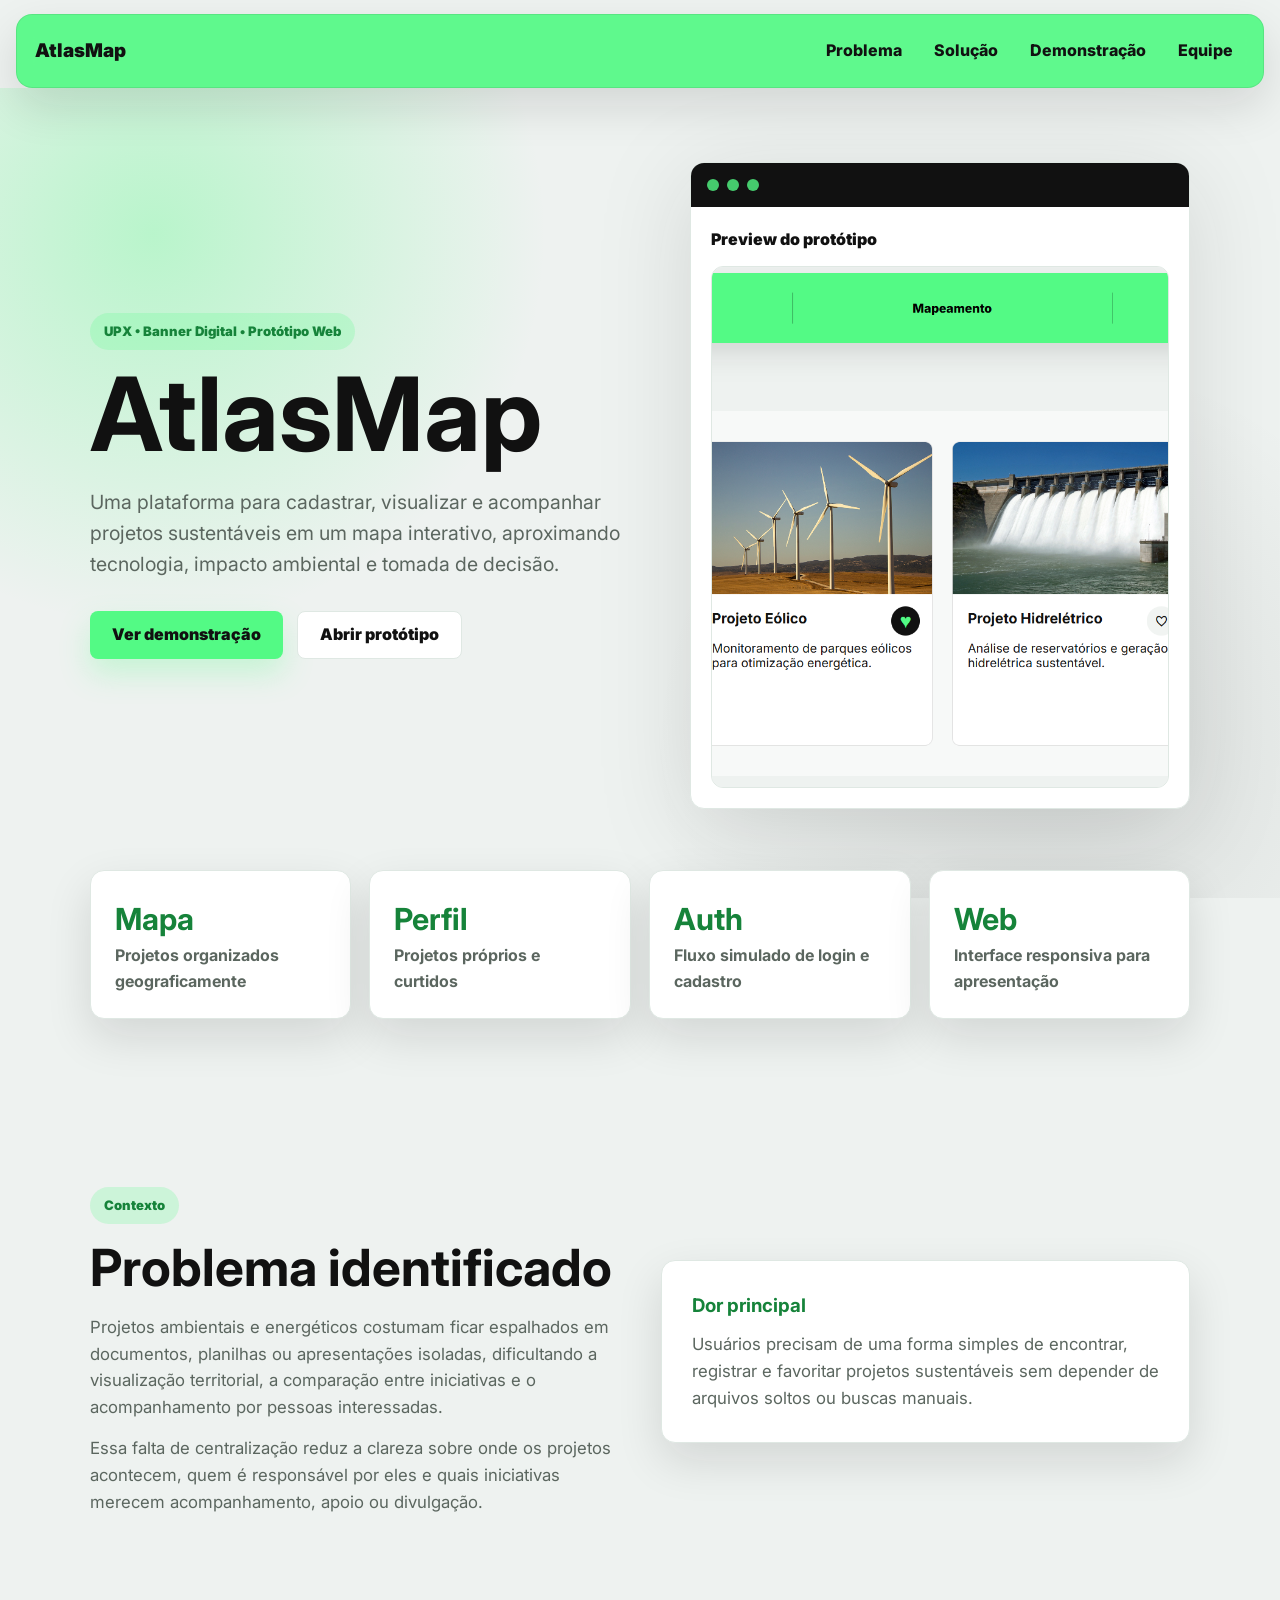
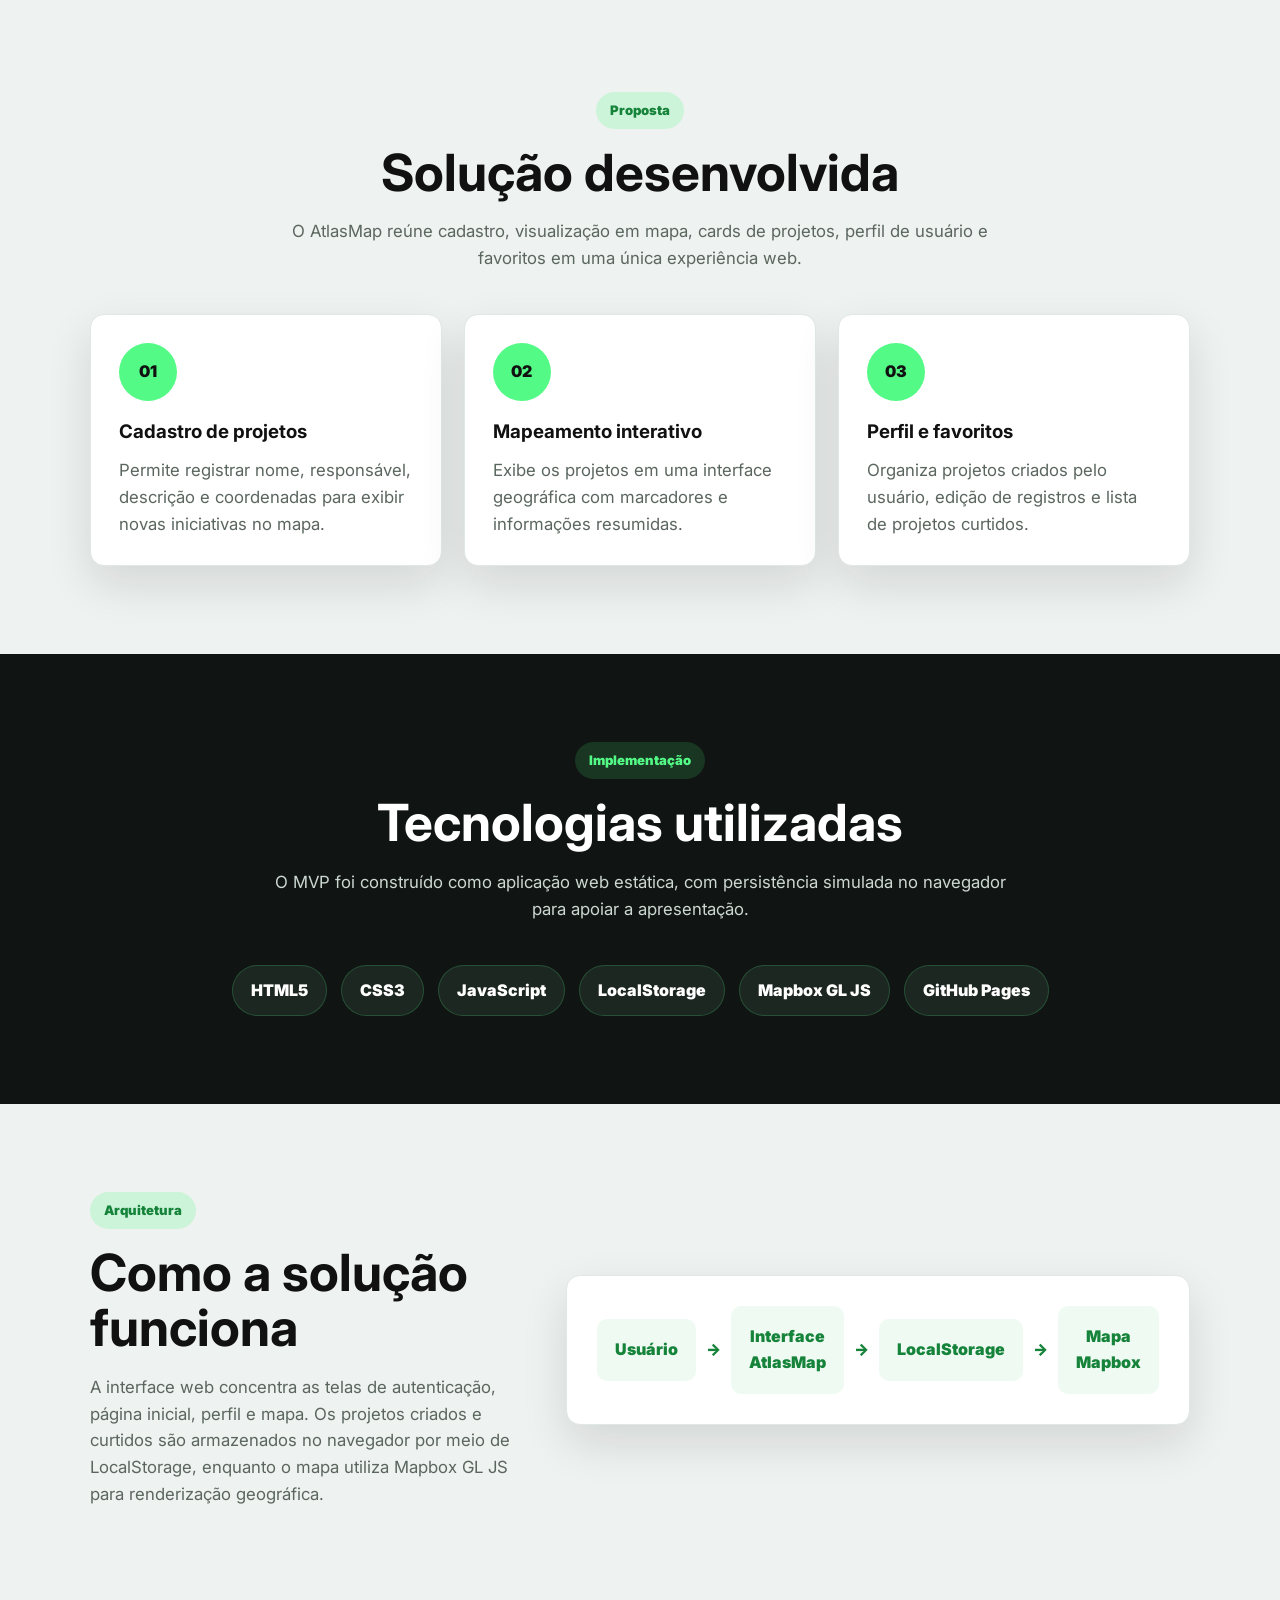
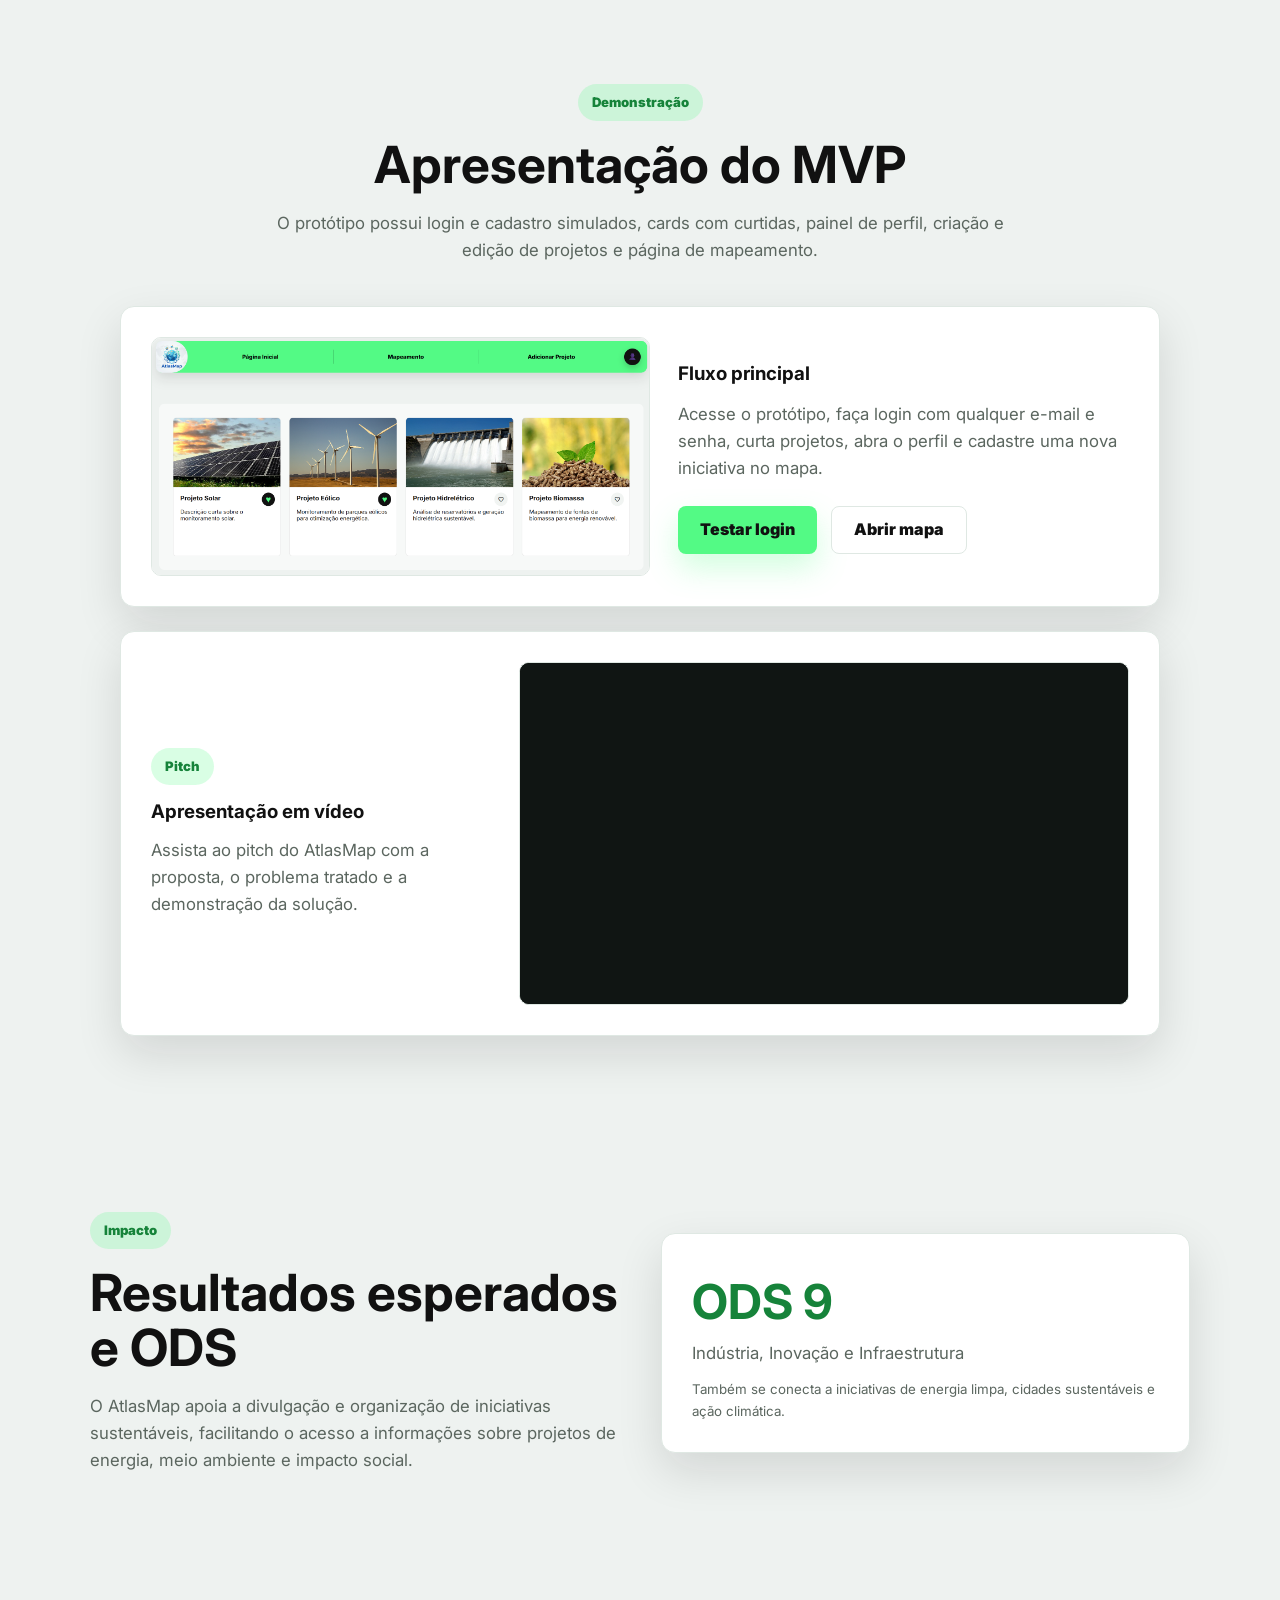
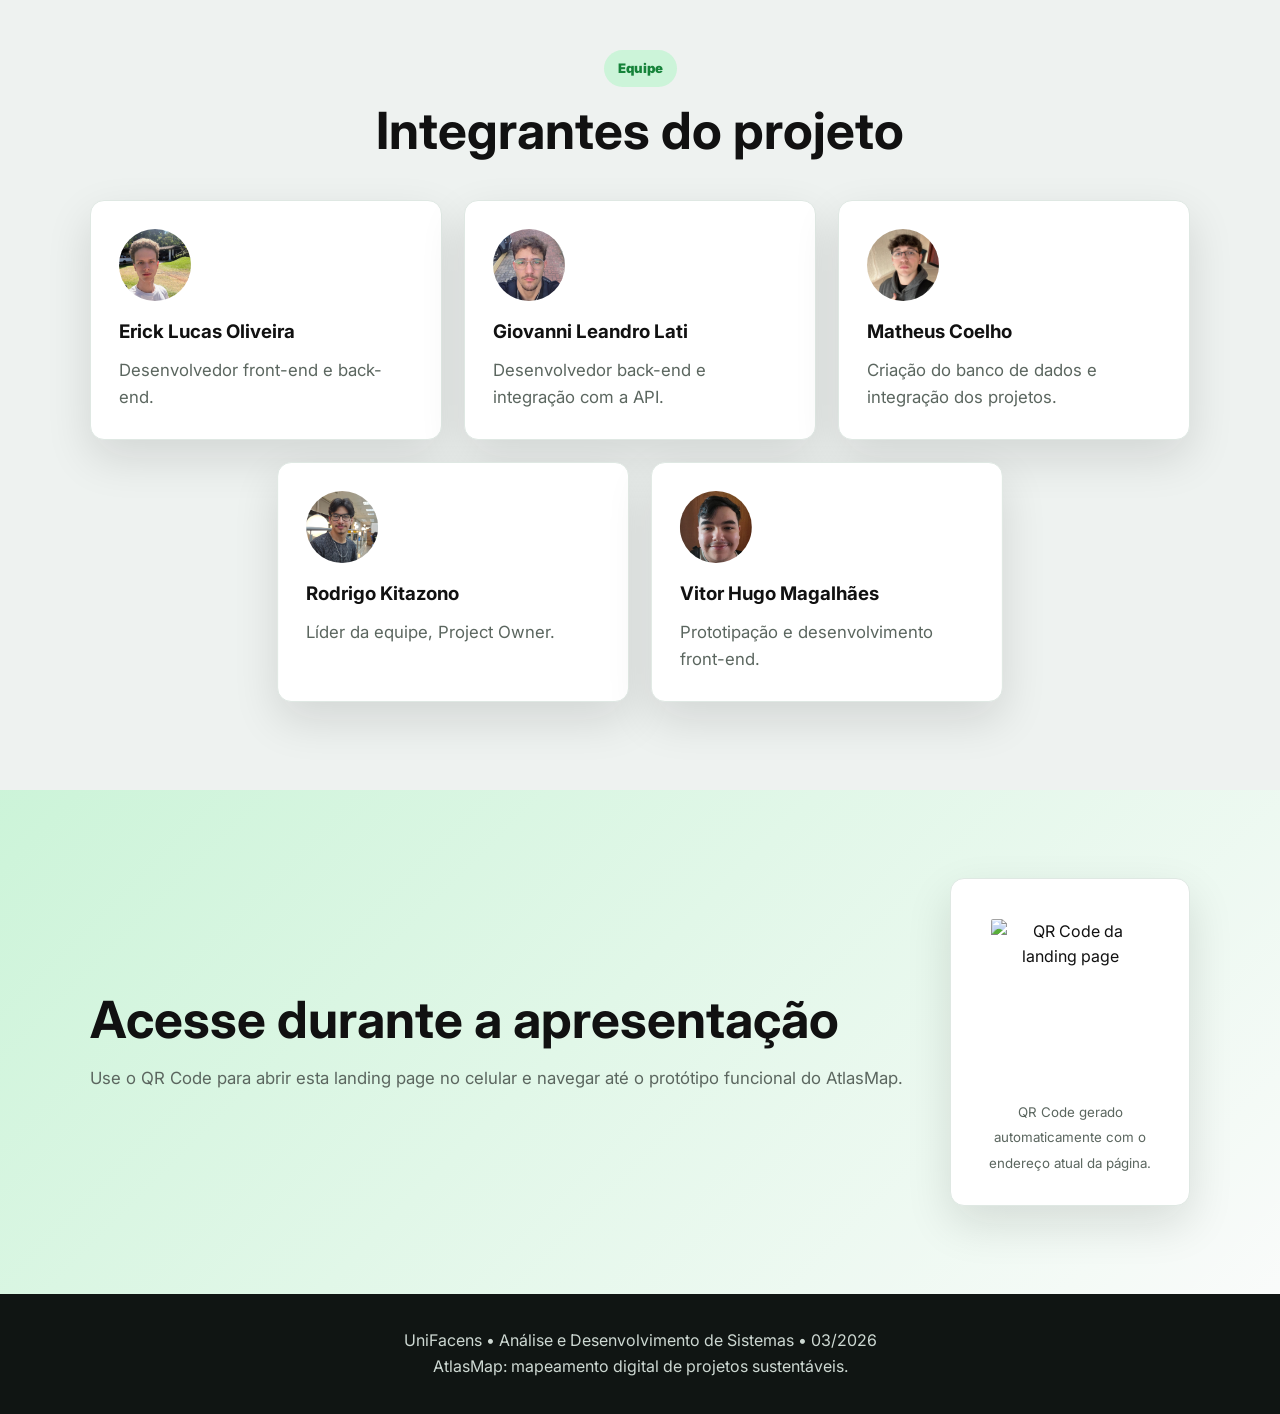
==== index.html @ 18429813 "Update index.html" ====
<!DOCTYPE html>
<html lang="pt-BR">
<head>
  <meta charset="UTF-8" />
  <meta name="viewport" content="width=device-width, initial-scale=1.0" />
  <meta name="description" content="Banner digital interativo do AtlasMap, plataforma web para cadastro, mapeamento e acompanhamento de projetos sustentáveis." />
  <title>AtlasMap | Banner Digital</title>
  <link rel="preconnect" href="https://fonts.googleapis.com">
  <link rel="preconnect" href="https://fonts.gstatic.com" crossorigin>
  <link href="https://fonts.googleapis.com/css2?family=Inter:wght@400;600;700;800;900&display=swap" rel="stylesheet">
  <link rel="stylesheet" href="style.css" />
</head>
<body>
  <header class="topbar">
    <a href="#inicio" class="logo">AtlasMap</a>
    <nav class="menu" id="menu">
      <a href="#problema">Problema</a>
      <a href="#solucao">Solução</a>
      <a href="#demo">Demonstração</a>
      <a href="#equipe">Equipe</a>
    </nav>
    <button class="menu-toggle" id="menuToggle" aria-label="Abrir menu">☰</button>
  </header>

  <main>
    <section class="hero" id="inicio">
      <div class="hero-content reveal">
        <span class="tag">UPX • Banner Digital • Protótipo Web</span>
        <h1>AtlasMap</h1>
        <p class="subtitle">Uma plataforma para cadastrar, visualizar e acompanhar projetos sustentáveis em um mapa interativo, aproximando tecnologia, impacto ambiental e tomada de decisão.</p>
        <div class="hero-actions">
          <a class="btn primary" href="#demo" target="_blank">Ver demonstração</a>
          <a class="btn secondary" href="Site/login.html" target="_blank">Abrir protótipo</a>
        </div>
      </div>

      <div class="hero-card reveal">
        <div class="mockup-window">
          <div class="mockup-bar">
            <span></span><span></span><span></span>
          </div>
          <div class="mockup-body">
            <div class="mockup-title">Preview do protótipo</div>
            <div class="mockup-screen">
              <img src="assets/imagens/Print-inicial.png" alt="Tela inicial do AtlasMap" />
            </div>
          </div>
        </div>
      </div>
    </section>

    <section class="metrics reveal" aria-label="Indicadores do projeto">
      <article>
        <strong>Mapa</strong>
        <span>Projetos organizados geograficamente</span>
      </article>
      <article>
        <strong>Perfil</strong>
        <span>Projetos próprios e curtidos</span>
      </article>
      <article>
        <strong>Auth</strong>
        <span>Fluxo simulado de login e cadastro</span>
      </article>
      <article>
        <strong>Web</strong>
        <span>Interface responsiva para apresentação</span>
      </article>
    </section>

    <section class="section split" id="problema">
      <div class="section-text reveal">
        <span class="section-label">Contexto</span>
        <h2>Problema identificado</h2>
        <p>Projetos ambientais e energéticos costumam ficar espalhados em documentos, planilhas ou apresentações isoladas, dificultando a visualização territorial, a comparação entre iniciativas e o acompanhamento por pessoas interessadas.</p>
        <p>Essa falta de centralização reduz a clareza sobre onde os projetos acontecem, quem é responsável por eles e quais iniciativas merecem acompanhamento, apoio ou divulgação.</p>
      </div>
      <div class="highlight-box reveal">
        <h3>Dor principal</h3>
        <p>Usuários precisam de uma forma simples de encontrar, registrar e favoritar projetos sustentáveis sem depender de arquivos soltos ou buscas manuais.</p>
      </div>
    </section>

    <section class="section" id="solucao">
      <div class="section-heading reveal">
        <span class="section-label">Proposta</span>
        <h2>Solução desenvolvida</h2>
        <p>O AtlasMap reúne cadastro, visualização em mapa, cards de projetos, perfil de usuário e favoritos em uma única experiência web.</p>
      </div>

      <div class="cards-grid">
        <article class="card reveal">
          <div class="icon">01</div>
          <h3>Cadastro de projetos</h3>
          <p>Permite registrar nome, responsável, descrição e coordenadas para exibir novas iniciativas no mapa.</p>
        </article>
        <article class="card reveal">
          <div class="icon">02</div>
          <h3>Mapeamento interativo</h3>
          <p>Exibe os projetos em uma interface geográfica com marcadores e informações resumidas.</p>
        </article>
        <article class="card reveal">
          <div class="icon">03</div>
          <h3>Perfil e favoritos</h3>
          <p>Organiza projetos criados pelo usuário, edição de registros e lista de projetos curtidos.</p>
        </article>
      </div>
    </section>

    <section class="section dark" id="tecnologias">
      <div class="section-heading reveal">
        <span class="section-label">Implementação</span>
        <h2>Tecnologias utilizadas</h2>
        <p>O MVP foi construído como aplicação web estática, com persistência simulada no navegador para apoiar a apresentação.</p>
      </div>
      <div class="tech-list reveal">
        <span>HTML5</span>
        <span>CSS3</span>
        <span>JavaScript</span>
        <span>LocalStorage</span>
        <span>Mapbox GL JS</span>
        <span>GitHub Pages</span>
      </div>
    </section>

    <section class="section split" id="arquitetura">
      <div class="section-text reveal">
        <span class="section-label">Arquitetura</span>
        <h2>Como a solução funciona</h2>
        <p>A interface web concentra as telas de autenticação, página inicial, perfil e mapa. Os projetos criados e curtidos são armazenados no navegador por meio de LocalStorage, enquanto o mapa utiliza Mapbox GL JS para renderização geográfica.</p>
      </div>
      <div class="diagram reveal" aria-label="Fluxo da solução">
        <div>Usuário</div>
        <span>→</span>
        <div>Interface AtlasMap</div>
        <span>→</span>
        <div>LocalStorage</div>
        <span>→</span>
        <div>Mapa Mapbox</div>
      </div>
    </section>

    <section class="section" id="demo">
      <div class="section-heading reveal">
        <span class="section-label">Demonstração</span>
        <h2>Apresentação do MVP</h2>
        <p>O protótipo possui login e cadastro simulados, cards com curtidas, painel de perfil, criação e edição de projetos e página de mapeamento.</p>
      </div>
      <div class="demo-box reveal">
        <img src="assets/imagens/Print-inicial.png" alt="Página inicial do AtlasMap com cards de projetos" />
        <div>
          <h3>Fluxo principal</h3>
          <p>Acesse o protótipo, faça login com qualquer e-mail e senha, curta projetos, abra o perfil e cadastre uma nova iniciativa no mapa.</p>
          <div class="demo-actions">
            <a class="btn primary" href="Site/login.html" target="_blank">Testar login</a>
            <a class="btn secondary" href="Site/mapa.html" target="_blank">Abrir mapa</a>
          </div>
        </div>
      </div>

      <div class="pitch-box reveal">
        <div class="pitch-copy">
    <span class="section-label">Pitch</span>
    <h3>Apresentação em vídeo</h3>
    <p>Assista ao pitch do AtlasMap com a proposta, o problema tratado e a demonstração da solução.</p>
        </div>

        <div class="video-frame">
          <iframe
            src="https://www.youtube.com/embed/2iquKxMkwVk?si=oGuWM-GtYoLeJBYc"
            title="Pitch AtlasMap"
            allow="accelerometer; autoplay; clipboard-write; encrypted-media; gyroscope; picture-in-picture; web-share"
            allowfullscreen>
          </iframe>
        </div>
      </div>
    </section>

    <section class="section split" id="ods">
      <div class="section-text reveal">
        <span class="section-label">Impacto</span>
        <h2>Resultados esperados e ODS</h2>
        <p>O AtlasMap apoia a divulgação e organização de iniciativas sustentáveis, facilitando o acesso a informações sobre projetos de energia, meio ambiente e impacto social.</p>
      </div>
      <div class="ods-card reveal">
        <strong>ODS 9</strong>
        <p>Indústria, Inovação e Infraestrutura</p>
        <small>Também se conecta a iniciativas de energia limpa, cidades sustentáveis e ação climática.</small>
      </div>
    </section>

    <section class="section" id="equipe">
      <div class="section-heading reveal">
        <span class="section-label">Equipe</span>
        <h2>Integrantes do projeto</h2>
      </div>
      <div class="team-grid">
        <article class="team-card reveal">
          <img class="avatar" src="assets/imagens/equipe/Erick.png" alt="Erick Lucas Oliveira" />
          <h3>Erick Lucas Oliveira</h3>
          <p>Desenvolvedor front-end e back-end.</p>
        </article>
        <article class="team-card reveal">
          <img class="avatar" src="assets/imagens/equipe/Giovanni.png" alt="Giovanni Leandro Lati" />
          <h3>Giovanni Leandro Lati</h3>
          <p>Desenvolvedor back-end e integração com a API.</p>
        </article>
        <article class="team-card reveal">
          <img class="avatar" src="assets/imagens/equipe/Matheus.png" alt="Matheus Coelho" />
          <h3>Matheus Coelho</h3>
          <p>Criação do banco de dados e integração dos projetos.</p>
        </article>
        <article class="team-card reveal">
          <img class="avatar" src="assets/imagens/equipe/Rodrigo.png" alt="Rodrigo Kitazono" />
          <h3>Rodrigo Kitazono</h3>
          <p>Líder da equipe, Project Owner.</p>
        </article>
        <article class="team-card reveal">
          <img class="avatar" src="assets/imagens/equipe/Vitor.png" alt="Vitor Hugo Magalhães" />
          <h3>Vitor Hugo Magalhães</h3>
          <p>Prototipação e desenvolvimento front-end.</p>
        </article>
      </div>
    </section>

    <section class="section cta-section" id="acesso">
      <div class="cta-content reveal">
        <h2>Acesse durante a apresentação</h2>
        <p>Use o QR Code para abrir esta landing page no celular e navegar até o protótipo funcional do AtlasMap.</p>
      </div>
      <div class="qr-card reveal">
        <img id="qrCode" alt="QR Code da landing page" />
        <small>QR Code gerado automaticamente com o endereço atual da página.</small>
      </div>
    </section>
  </main>

  <footer class="footer">
    <p>UniFacens • Análise e Desenvolvimento de Sistemas • 03/2026</p>
    <p>AtlasMap: mapeamento digital de projetos sustentáveis.</p>
  </footer>

  <script src="script.js"></script>
</body>
</html>
---- style.css ----
:root {
  --bg: #eef2f0;
  --surface: #ffffff;
  --text: #111111;
  --muted: #5b665f;
  --primary: #53fa85;
  --primary-dark: #16833a;
  --accent: #111111;
  --border: #dfe8e3;
  --soft: #f7f9f8;
  --dark: #101513;
  --dark-card: #1d2722;
  --radius: 14px;
  --shadow: 0 18px 46px rgba(17, 17, 17, 0.12);
}

* {
  box-sizing: border-box;
  margin: 0;
  padding: 0;
}

html {
  scroll-behavior: smooth;
}

body {
  font-family: "Inter", Arial, sans-serif;
  background: var(--bg);
  color: var(--text);
  line-height: 1.6;
}

a {
  color: inherit;
  text-decoration: none;
}

img {
  max-width: 100%;
  display: block;
}

.topbar {
  position: sticky;
  top: 0;
  z-index: 100;
  display: flex;
  justify-content: space-between;
  align-items: center;
  width: min(1420px, calc(100% - 32px));
  margin: 14px auto 0;
  padding: 14px 18px;
  background: rgba(83, 250, 133, 0.92);
  backdrop-filter: blur(14px);
  border: 1px solid rgba(0, 0, 0, 0.08);
  border-radius: 16px;
  box-shadow: var(--shadow);
}

.logo {
  font-weight: 900;
  font-size: 1.18rem;
  color: var(--accent);
}

.menu {
  display: flex;
  gap: 8px;
  color: var(--accent);
  font-weight: 800;
}

.menu a {
  padding: 9px 12px;
  border-radius: 8px;
  transition: background-color 0.22s ease, transform 0.22s ease;
}

.menu a:hover {
  background: rgba(255, 255, 255, 0.32);
  transform: translateY(-1px);
}

.menu-toggle {
  display: none;
  border: 0;
  background: var(--accent);
  color: var(--primary);
  padding: 8px 12px;
  border-radius: 10px;
  font-size: 1.2rem;
  cursor: pointer;
}

.hero {
  display: grid;
  grid-template-columns: 1.05fr 0.95fr;
  gap: 48px;
  align-items: center;
  min-height: calc(100vh - 90px);
  padding: 72px 7% 86px;
  background:
    radial-gradient(circle at 12% 18%, rgba(83, 250, 133, 0.34), transparent 30%),
    radial-gradient(circle at 82% 82%, rgba(17, 17, 17, 0.09), transparent 32%);
}

.tag,
.section-label {
  display: inline-block;
  margin-bottom: 16px;
  padding: 8px 14px;
  border-radius: 999px;
  background: rgba(83, 250, 133, 0.22);
  color: var(--primary-dark);
  font-weight: 900;
  font-size: 0.82rem;
}

.hero h1 {
  font-size: clamp(3rem, 8vw, 6.5rem);
  line-height: 0.95;
  letter-spacing: 0;
  margin-bottom: 24px;
}

.subtitle {
  max-width: 720px;
  font-size: 1.22rem;
  color: var(--muted);
  margin-bottom: 30px;
}

.hero-actions,
.demo-actions {
  display: flex;
  gap: 14px;
  flex-wrap: wrap;
}

.btn {
  display: inline-flex;
  align-items: center;
  justify-content: center;
  min-height: 48px;
  padding: 0 22px;
  border-radius: 8px;
  font-weight: 900;
  transition: transform 0.2s ease, box-shadow 0.2s ease, background-color 0.2s ease;
}

.btn:hover {
  transform: translateY(-2px);
}

.primary {
  background: var(--primary);
  color: var(--accent);
  box-shadow: 0 14px 30px rgba(83, 250, 133, 0.26);
}

.secondary {
  background: var(--surface);
  color: var(--accent);
  border: 1px solid var(--border);
}

.hero-card {
  filter: drop-shadow(var(--shadow));
}

.mockup-window {
  overflow: hidden;
  border-radius: 14px;
  background: var(--surface);
  border: 1px solid var(--border);
}

.mockup-bar {
  display: flex;
  gap: 8px;
  padding: 16px;
  background: #111;
}

.mockup-bar span {
  width: 12px;
  height: 12px;
  border-radius: 50%;
  background: var(--primary);
  opacity: 0.8;
}

.mockup-body {
  padding: 20px;
}

.mockup-title {
  font-weight: 900;
  margin-bottom: 14px;
}

.mockup-screen {
  overflow: hidden;
  border-radius: 12px;
  background: var(--soft);
  border: 1px solid var(--border);
}

.mockup-screen img {
  width: 100%;
  height: min(520px, 58vh);
  object-fit: cover;
  object-position: top center;
}

.metrics {
  display: grid;
  grid-template-columns: repeat(4, 1fr);
  gap: 18px;
  padding: 0 7% 80px;
  margin-top: -28px;
}

.metrics article,
.highlight-box,
.ods-card,
.demo-box,
.pitch-box,
.qr-card,
.diagram,
.card,
.team-card {
  background: var(--surface);
  border: 1px solid var(--border);
  border-radius: var(--radius);
  box-shadow: var(--shadow);
}

.metrics article {
  padding: 24px;
}

.metrics strong {
  display: block;
  font-size: 1.9rem;
  color: var(--primary-dark);
}

.metrics span {
  color: var(--muted);
  font-weight: 700;
}

.section {
  padding: 88px 7%;
}

.split {
  display: grid;
  grid-template-columns: 1fr 1fr;
  gap: 42px;
  align-items: center;
}

.section-heading {
  text-align: center;
  max-width: 760px;
  margin: 0 auto 42px;
}

.section h2 {
  font-size: clamp(2rem, 4vw, 3.4rem);
  line-height: 1.08;
  letter-spacing: 0;
  margin-bottom: 18px;
}

.section p {
  color: var(--muted);
  font-size: 1.05rem;
}

.section-text p + p {
  margin-top: 14px;
}

.highlight-box,
.ods-card,
.demo-box,
.pitch-box,
.qr-card,
.diagram {
  padding: 30px;
}

.highlight-box h3 {
  margin-bottom: 10px;
  color: var(--primary-dark);
}

.cards-grid,
.team-grid {
  display: grid;
  grid-template-columns: repeat(3, 1fr);
  gap: 22px;
}

.team-grid .team-card:nth-child(4):nth-last-child(2) {
  grid-column: 1 / 2;
  transform: translateX(calc(50% + 11px));
}

.team-grid .team-card:nth-child(5):last-child {
  grid-column: 3 / 4;
  transform: translateX(calc(-50% - 11px));
}

.card,
.team-card {
  padding: 28px;
}

.icon,
.avatar {
  width: 58px;
  height: 58px;
  min-width: 58px;
  min-height: 58px;
  border-radius: 50%;
  background: var(--primary);
  color: var(--accent);
  display: grid;
  place-items: center;
  font-weight: 900;
  margin-bottom: 16px;
  overflow: hidden;
}

img.avatar {
  display: block;
  width: 72px;
  height: 72px;
  min-width: 72px;
  min-height: 72px;
  max-width: none;
  object-fit: cover;
  object-position: center center;
  border-radius: 50%;
  background: var(--soft);
}

.card h3,
.team-card h3 {
  margin-bottom: 10px;
}

.dark {
  background: var(--dark);
  color: white;
}

.dark p {
  color: #cdd8d2;
}

.dark .section-label {
  background: rgba(83, 250, 133, 0.14);
  color: var(--primary);
}

.tech-list {
  display: flex;
  flex-wrap: wrap;
  gap: 14px;
  justify-content: center;
}

.tech-list span {
  padding: 12px 18px;
  border-radius: 999px;
  background: var(--dark-card);
  border: 1px solid rgba(83, 250, 133, 0.2);
  font-weight: 900;
}

.diagram {
  display: grid;
  grid-template-columns: 1fr auto 1fr auto 1fr auto 1fr;
  gap: 10px;
  align-items: center;
  text-align: center;
  font-weight: 900;
}

.diagram div {
  padding: 18px;
  border-radius: 10px;
  background: #effaf3;
  color: var(--primary-dark);
}

.diagram span {
  color: var(--primary-dark);
}

.demo-box {
  max-width: 1040px;
  margin: 0 auto;
  display: grid;
  grid-template-columns: minmax(280px, 1.05fr) 0.95fr;
  gap: 28px;
  align-items: center;
  text-align: left;
}

.demo-box img {
  width: 100%;
  border-radius: 10px;
  border: 1px solid var(--border);
}

.demo-box p {
  margin: 12px 0 24px;
}

.pitch-box {
  max-width: 1040px;
  margin: 24px auto 0;
  display: grid;
  grid-template-columns: minmax(240px, 340px) minmax(320px, 680px);
  gap: 28px;
  align-items: center;
  justify-content: center;
  background: var(--surface);
  border: 1px solid var(--border);
  border-radius: var(--radius);
  box-shadow: var(--shadow);
  padding: 30px;
}

.pitch-copy {
  min-width: 0;
}

.pitch-box .section-label {
  margin-bottom: 12px;
}

.pitch-box h3 {
  margin-bottom: 10px;
}

.pitch-box p {
  color: var(--muted);
}

.video-frame {
  position: relative;
  overflow: hidden;
  width: 100%;
  max-width: 680px;
  justify-self: end;
  aspect-ratio: 16 / 9;
  border-radius: 10px;
  border: 1px solid var(--border);
  background: var(--dark);
}

.video-frame iframe,
.video-frame video {
  position: absolute;
  inset: 0;
  width: 100%;
  height: 100%;
  border: 0;
  background: var(--dark);
}

.video-frame video {
  object-fit: contain;
}

@media (max-width: 980px) {
  .pitch-box {
    grid-template-columns: 1fr;
  }

  .video-frame {
    max-width: none;
    justify-self: stretch;
  }
}
.ods-card strong {
  display: block;
  font-size: 3rem;
  color: var(--primary-dark);
}

.ods-card small {
  display: block;
  margin-top: 12px;
  color: var(--muted);
}

.avatar {
  font-size: 0.98rem;
}

.cta-section {
  display: grid;
  grid-template-columns: 1fr 240px;
  gap: 40px;
  align-items: center;
  background: linear-gradient(135deg, rgba(83, 250, 133, 0.22), rgba(255, 255, 255, 0.68));
}

.qr-card {
  text-align: center;
}

.qr-card img {
  width: 180px;
  height: 180px;
  object-fit: contain;
  background: white;
  padding: 10px;
  border-radius: 12px;
  margin: 0 auto 10px;
}

.qr-card small {
  color: var(--muted);
}

.footer {
  padding: 34px 7%;
  background: var(--dark);
  color: #cdd8d2;
  text-align: center;
}

.reveal {
  opacity: 0;
  transform: translateY(26px);
  transition: opacity 0.7s ease, transform 0.7s ease;
}

.reveal.visible {
  opacity: 1;
  transform: translateY(0);
}

@media (max-width: 980px) {
  .hero,
  .split,
  .cta-section,
  .demo-box,
  .pitch-box {
    grid-template-columns: 1fr;
  }

  .metrics,
  .cards-grid,
  .team-grid {
    grid-template-columns: repeat(2, 1fr);
  }

  .team-grid .team-card:nth-child(4):nth-last-child(2),
  .team-grid .team-card:nth-child(5):last-child {
    grid-column: auto;
    transform: none;
  }

  .diagram {
    grid-template-columns: 1fr;
  }

  .diagram span {
    transform: rotate(90deg);
  }
}

@media (max-width: 720px) {
  .topbar {
    width: calc(100% - 24px);
  }

  .menu {
    position: absolute;
    top: 62px;
    left: 0;
    right: 0;
    display: none;
    flex-direction: column;
    background: white;
    padding: 18px;
    border: 1px solid var(--border);
    border-radius: 12px;
    box-shadow: var(--shadow);
  }

  .menu.open {
    display: flex;
  }

  .menu-toggle {
    display: block;
  }

  .hero {
    padding-top: 54px;
    min-height: auto;
  }

  .metrics,
  .cards-grid,
  .team-grid {
    grid-template-columns: 1fr;
  }

  .mockup-screen img {
    height: auto;
  }
}
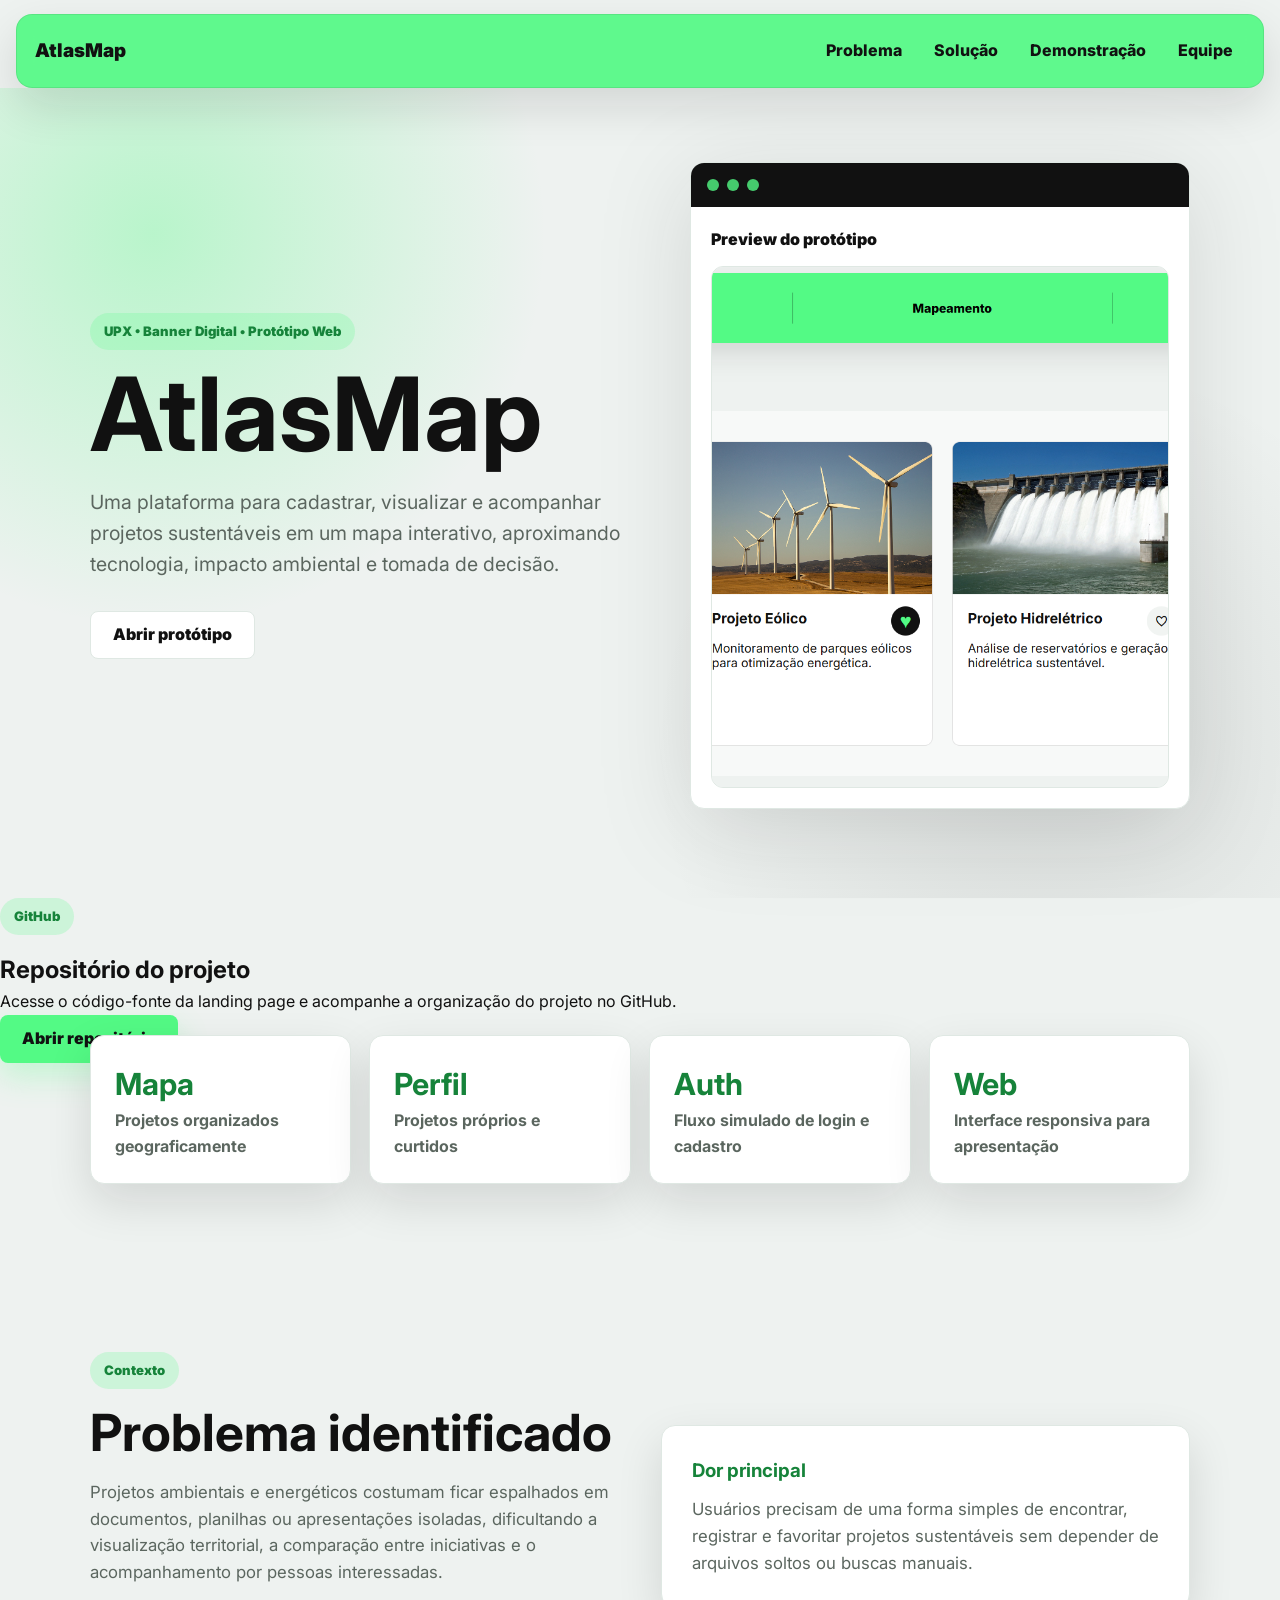
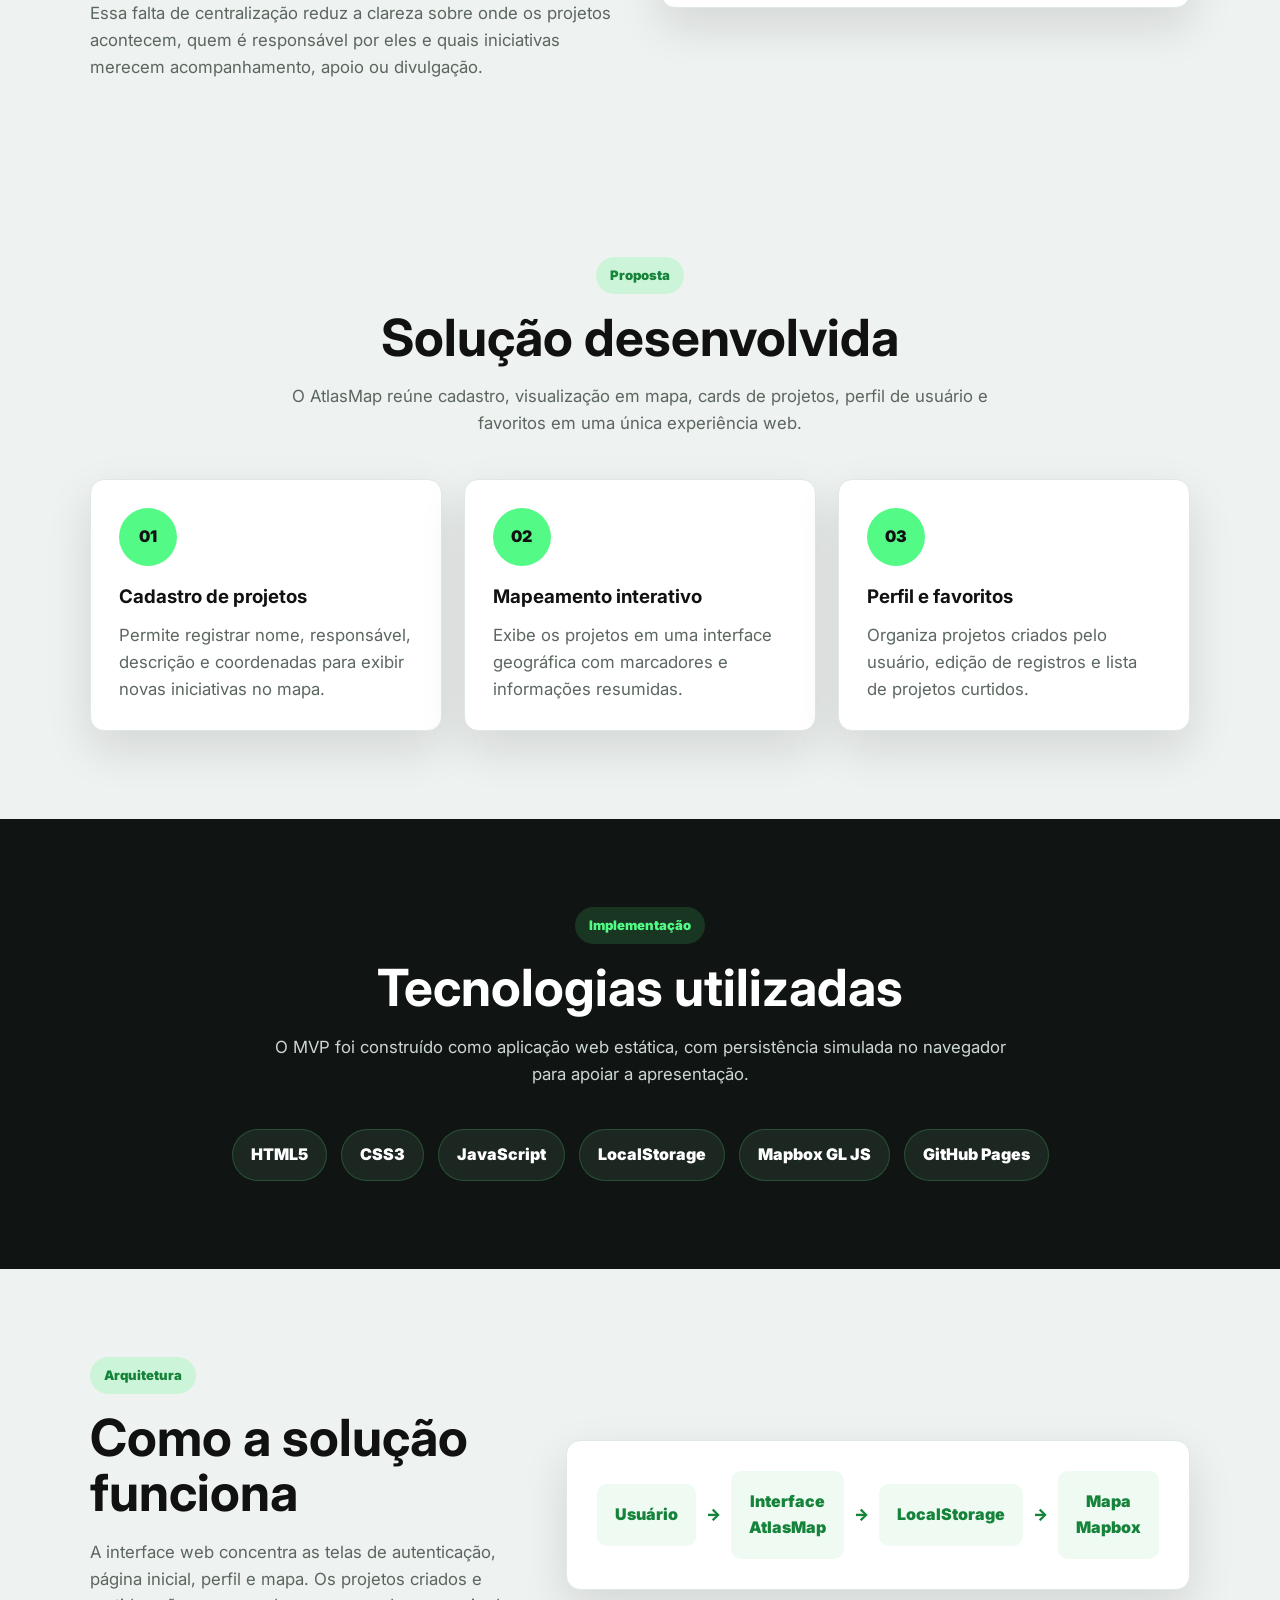
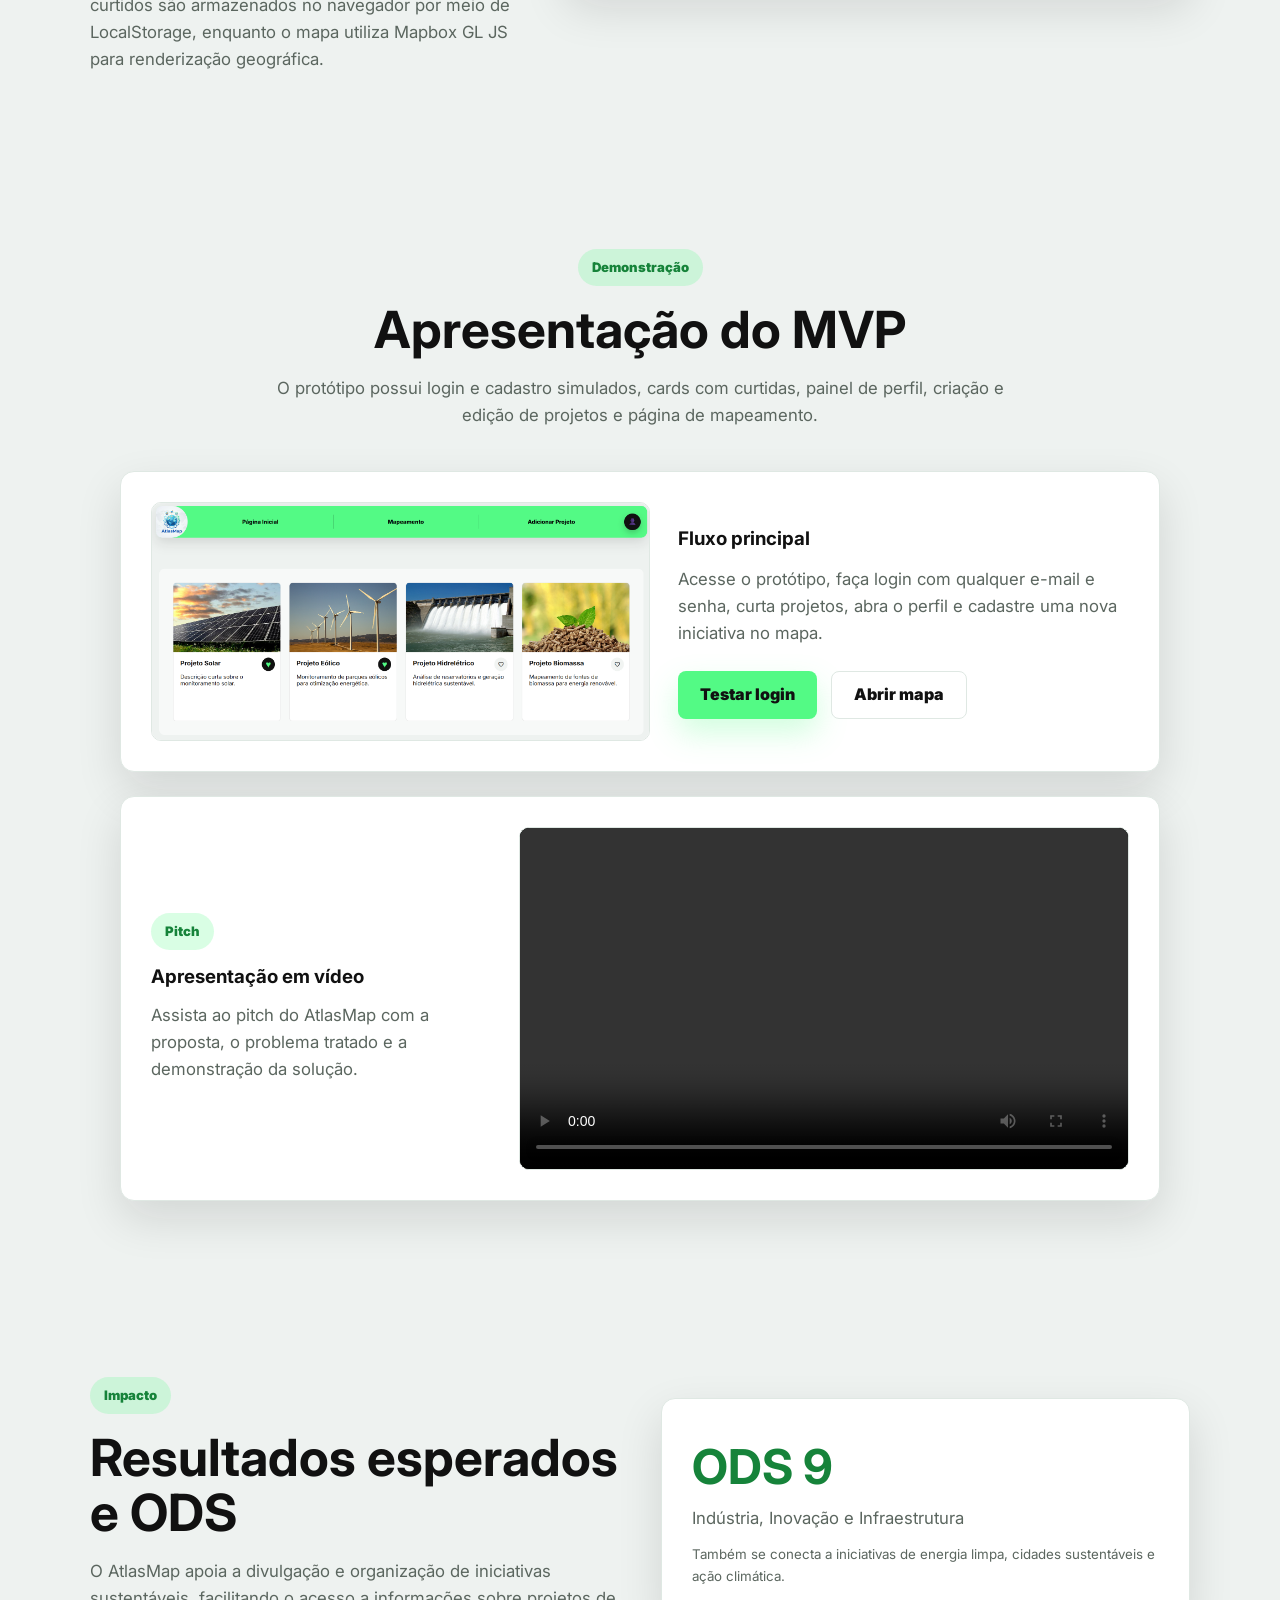
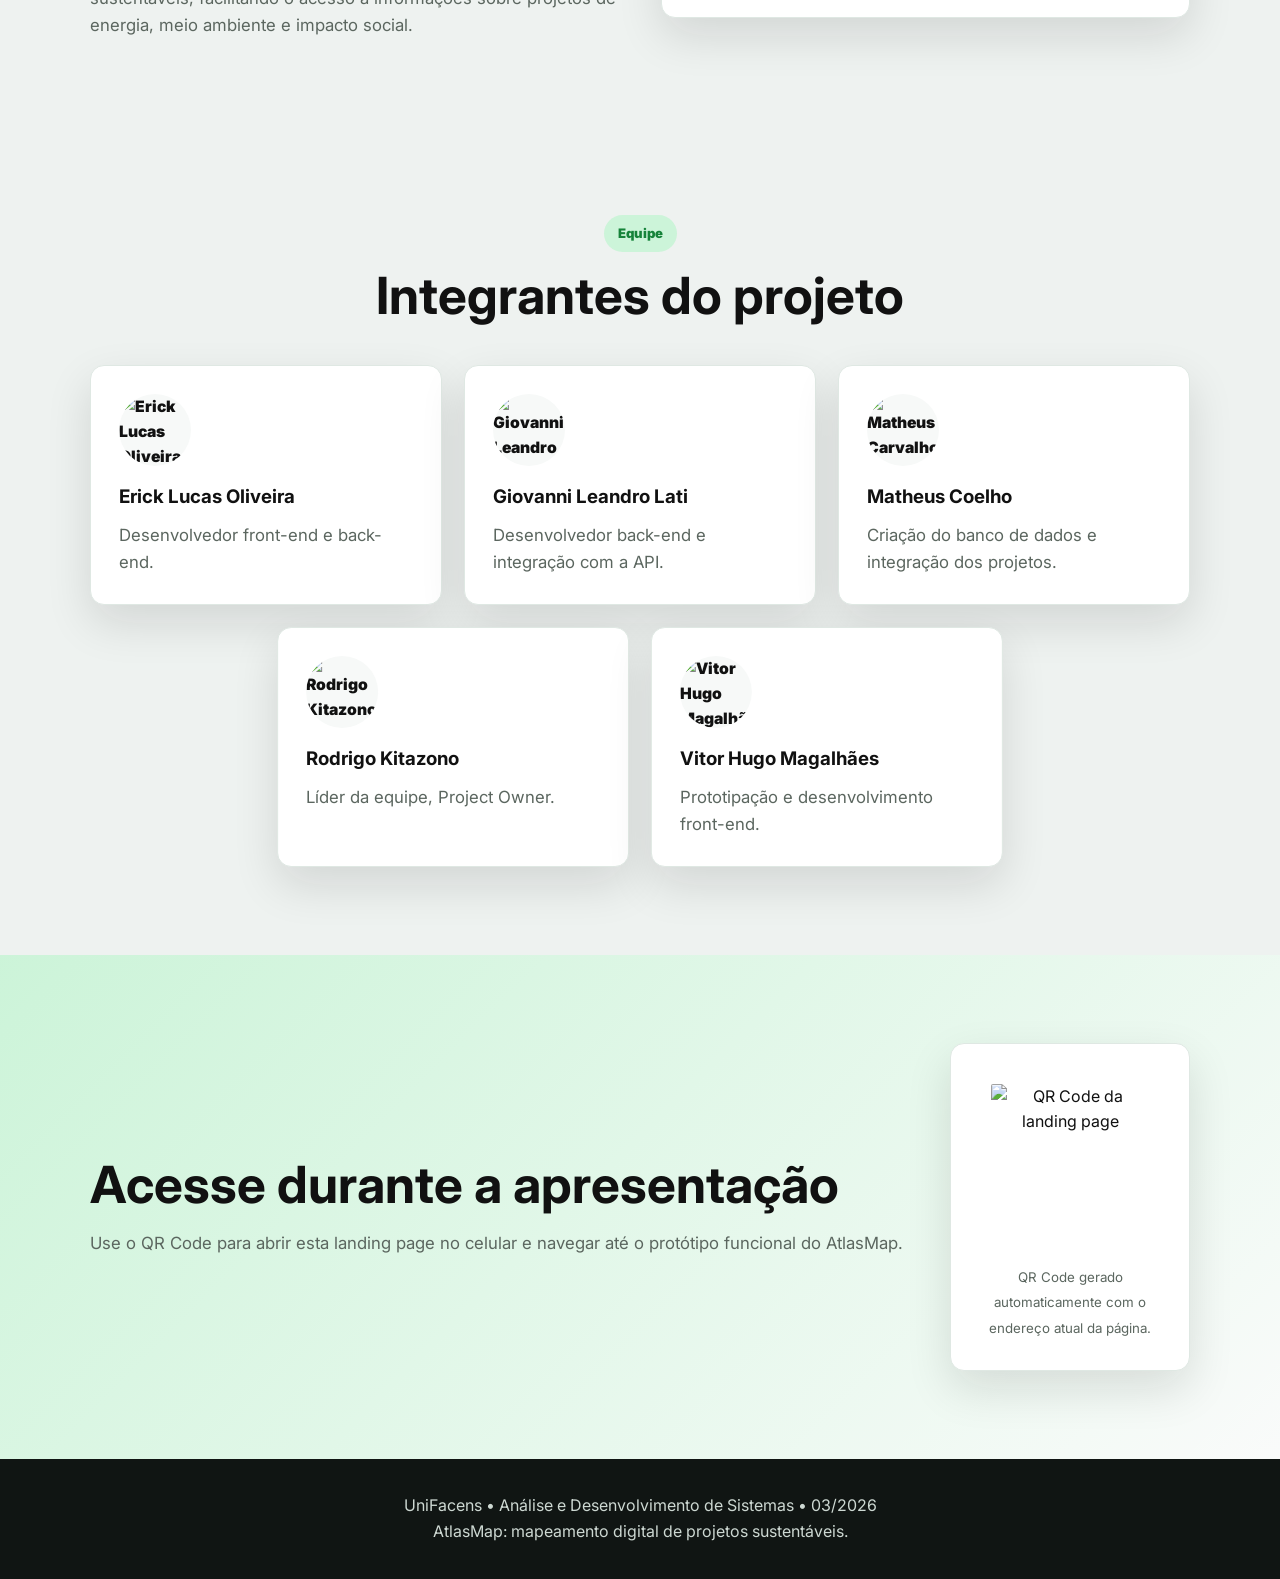
==== commit 70185586: "Add files via upload" ====
--- a/index.html
+++ b/index.html
@@ -29,7 +29,6 @@
         <h1>AtlasMap</h1>
         <p class="subtitle">Uma plataforma para cadastrar, visualizar e acompanhar projetos sustentáveis em um mapa interativo, aproximando tecnologia, impacto ambiental e tomada de decisão.</p>
         <div class="hero-actions">
-          <a class="btn primary" href="#demo" target="_blank">Ver demonstração</a>
           <a class="btn secondary" href="Site/login.html" target="_blank">Abrir protótipo</a>
         </div>
       </div>
@@ -49,6 +48,17 @@
       </div>
     </section>
 
+    <section class="github-section reveal" aria-label="Repositório do projeto">
+      <div class="github-card">
+        <div>
+          <span class="section-label">GitHub</span>
+          <h2>Repositório do projeto</h2>
+          <p>Acesse o código-fonte da landing page e acompanhe a organização do projeto no GitHub.</p>
+        </div>
+        <a class="btn primary github-btn" href="https://github.com/VitorHMG/Landing-Page" target="_blank" rel="noopener">Abrir repositório</a>
+      </div>
+    </section>
+
     <section class="metrics reveal" aria-label="Indicadores do projeto">
       <article>
         <strong>Mapa</strong>
@@ -159,19 +169,16 @@
       </div>
 
       <div class="pitch-box reveal">
-        <div class="pitch-copy">
-    <span class="section-label">Pitch</span>
-    <h3>Apresentação em vídeo</h3>
-    <p>Assista ao pitch do AtlasMap com a proposta, o problema tratado e a demonstração da solução.</p>
-        </div>
-
+        <div>
+          <span class="section-label">Pitch</span>
+          <h3>Apresentação em vídeo</h3>
+          <p>Assista ao pitch do AtlasMap com a proposta, o problema tratado e a demonstração da solução.</p>
+        </div>
         <div class="video-frame">
-          <iframe
-            src="https://www.youtube.com/embed/2iquKxMkwVk?si=oGuWM-GtYoLeJBYc"
-            title="Pitch AtlasMap"
-            allow="accelerometer; autoplay; clipboard-write; encrypted-media; gyroscope; picture-in-picture; web-share"
-            allowfullscreen>
-          </iframe>
+          <video controls preload="metadata">
+            <source src="UPX3%20Editado.mp4" type="video/mp4">
+            Seu navegador não suporta a reprodução de vídeo.
+          </video>
         </div>
       </div>
     </section>
@@ -196,27 +203,27 @@
       </div>
       <div class="team-grid">
         <article class="team-card reveal">
-          <img class="avatar" src="assets/imagens/equipe/Erick.png" alt="Erick Lucas Oliveira" />
+          <img class="avatar" src="assets/imagens/Equipe/Erick.jpeg" alt="Erick Lucas Oliveira" />
           <h3>Erick Lucas Oliveira</h3>
           <p>Desenvolvedor front-end e back-end.</p>
         </article>
         <article class="team-card reveal">
-          <img class="avatar" src="assets/imagens/equipe/Giovanni.png" alt="Giovanni Leandro Lati" />
+          <img class="avatar" src="assets/imagens/Equipe/Giovanni.jpeg" alt="Giovanni Leandro Lati" />
           <h3>Giovanni Leandro Lati</h3>
           <p>Desenvolvedor back-end e integração com a API.</p>
         </article>
         <article class="team-card reveal">
-          <img class="avatar" src="assets/imagens/equipe/Matheus.png" alt="Matheus Coelho" />
+          <img class="avatar" src="assets/imagens/Equipe/Matheus.jpeg" alt="Matheus Carvalho" />
           <h3>Matheus Coelho</h3>
           <p>Criação do banco de dados e integração dos projetos.</p>
         </article>
         <article class="team-card reveal">
-          <img class="avatar" src="assets/imagens/equipe/Rodrigo.png" alt="Rodrigo Kitazono" />
+          <img class="avatar" src="assets/imagens/Equipe/Rodrigo.jpeg" alt="Rodrigo Kitazono" />
           <h3>Rodrigo Kitazono</h3>
           <p>Líder da equipe, Project Owner.</p>
         </article>
         <article class="team-card reveal">
-          <img class="avatar" src="assets/imagens/equipe/Vitor.png" alt="Vitor Hugo Magalhães" />
+          <img class="avatar" src="assets/imagens/Equipe/Vitor.jpeg" alt="Vitor Hugo Magalhães" />
           <h3>Vitor Hugo Magalhães</h3>
           <p>Prototipação e desenvolvimento front-end.</p>
         </article>
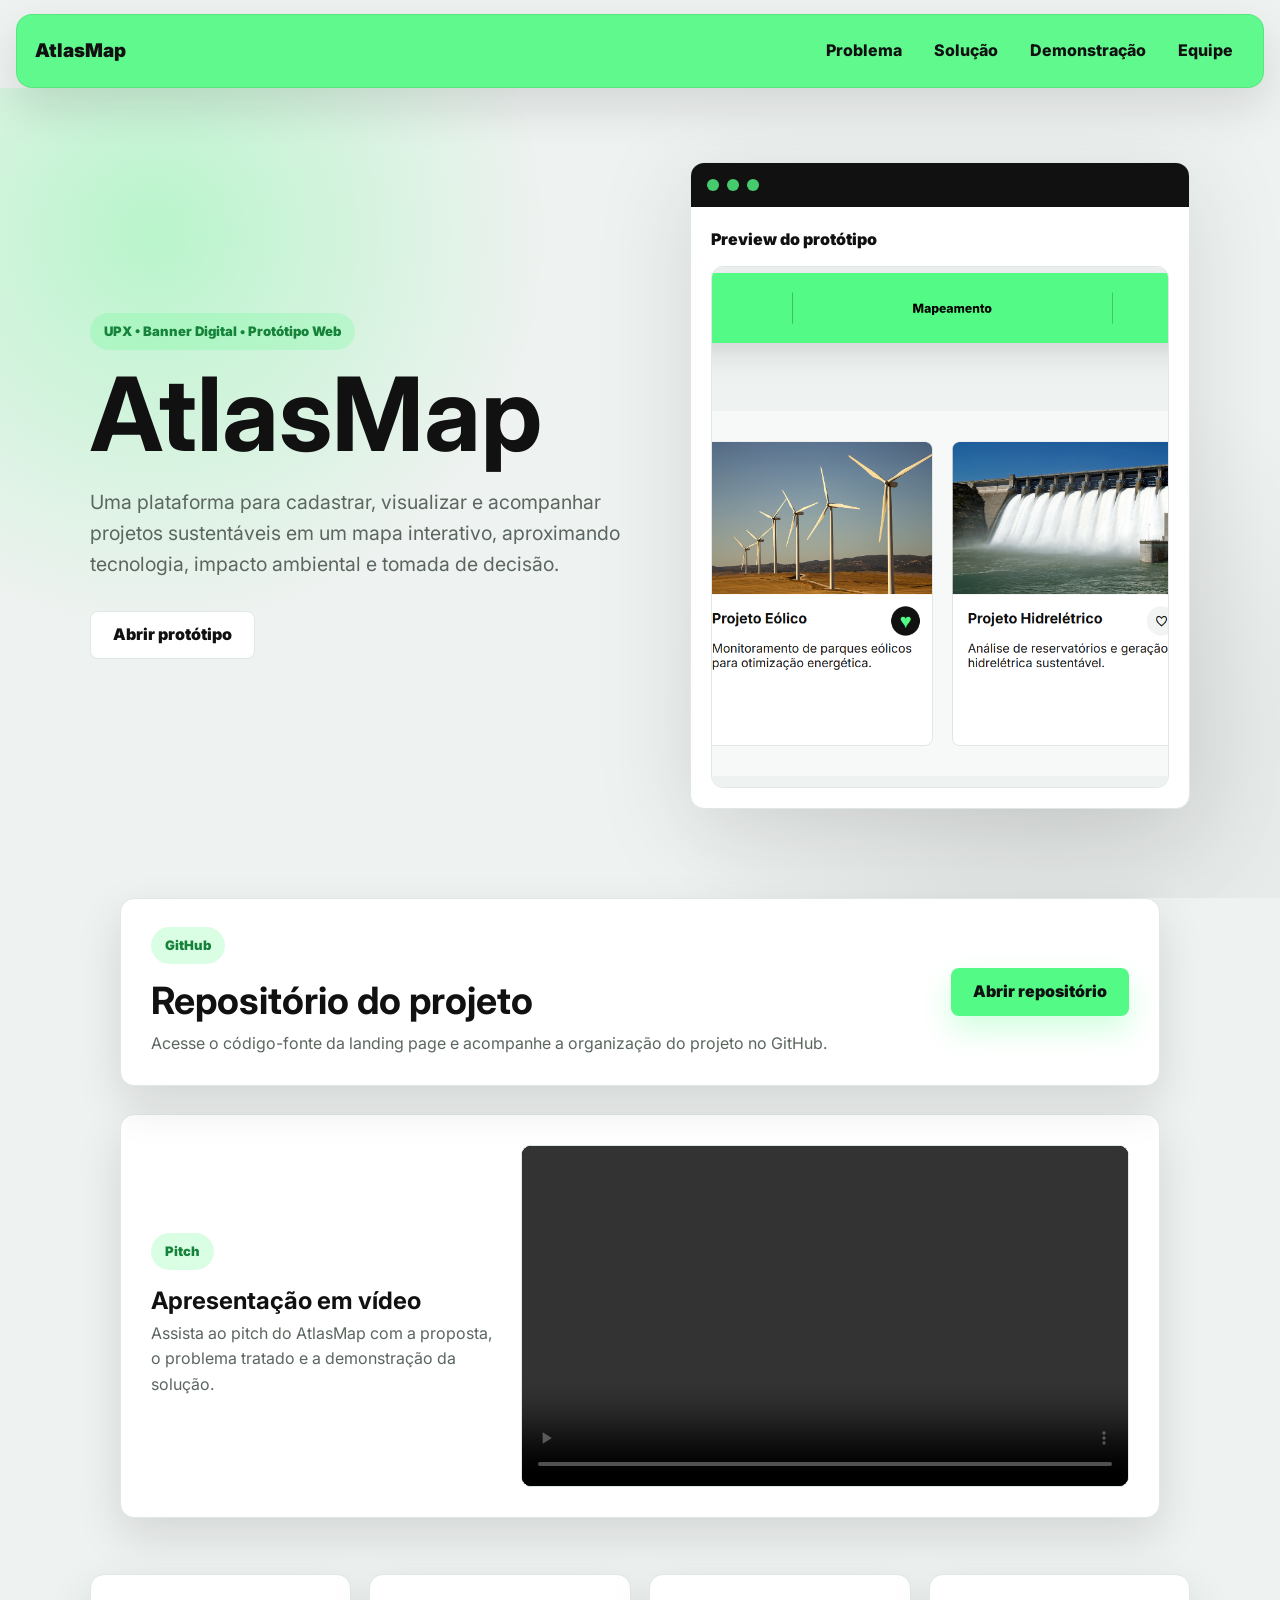
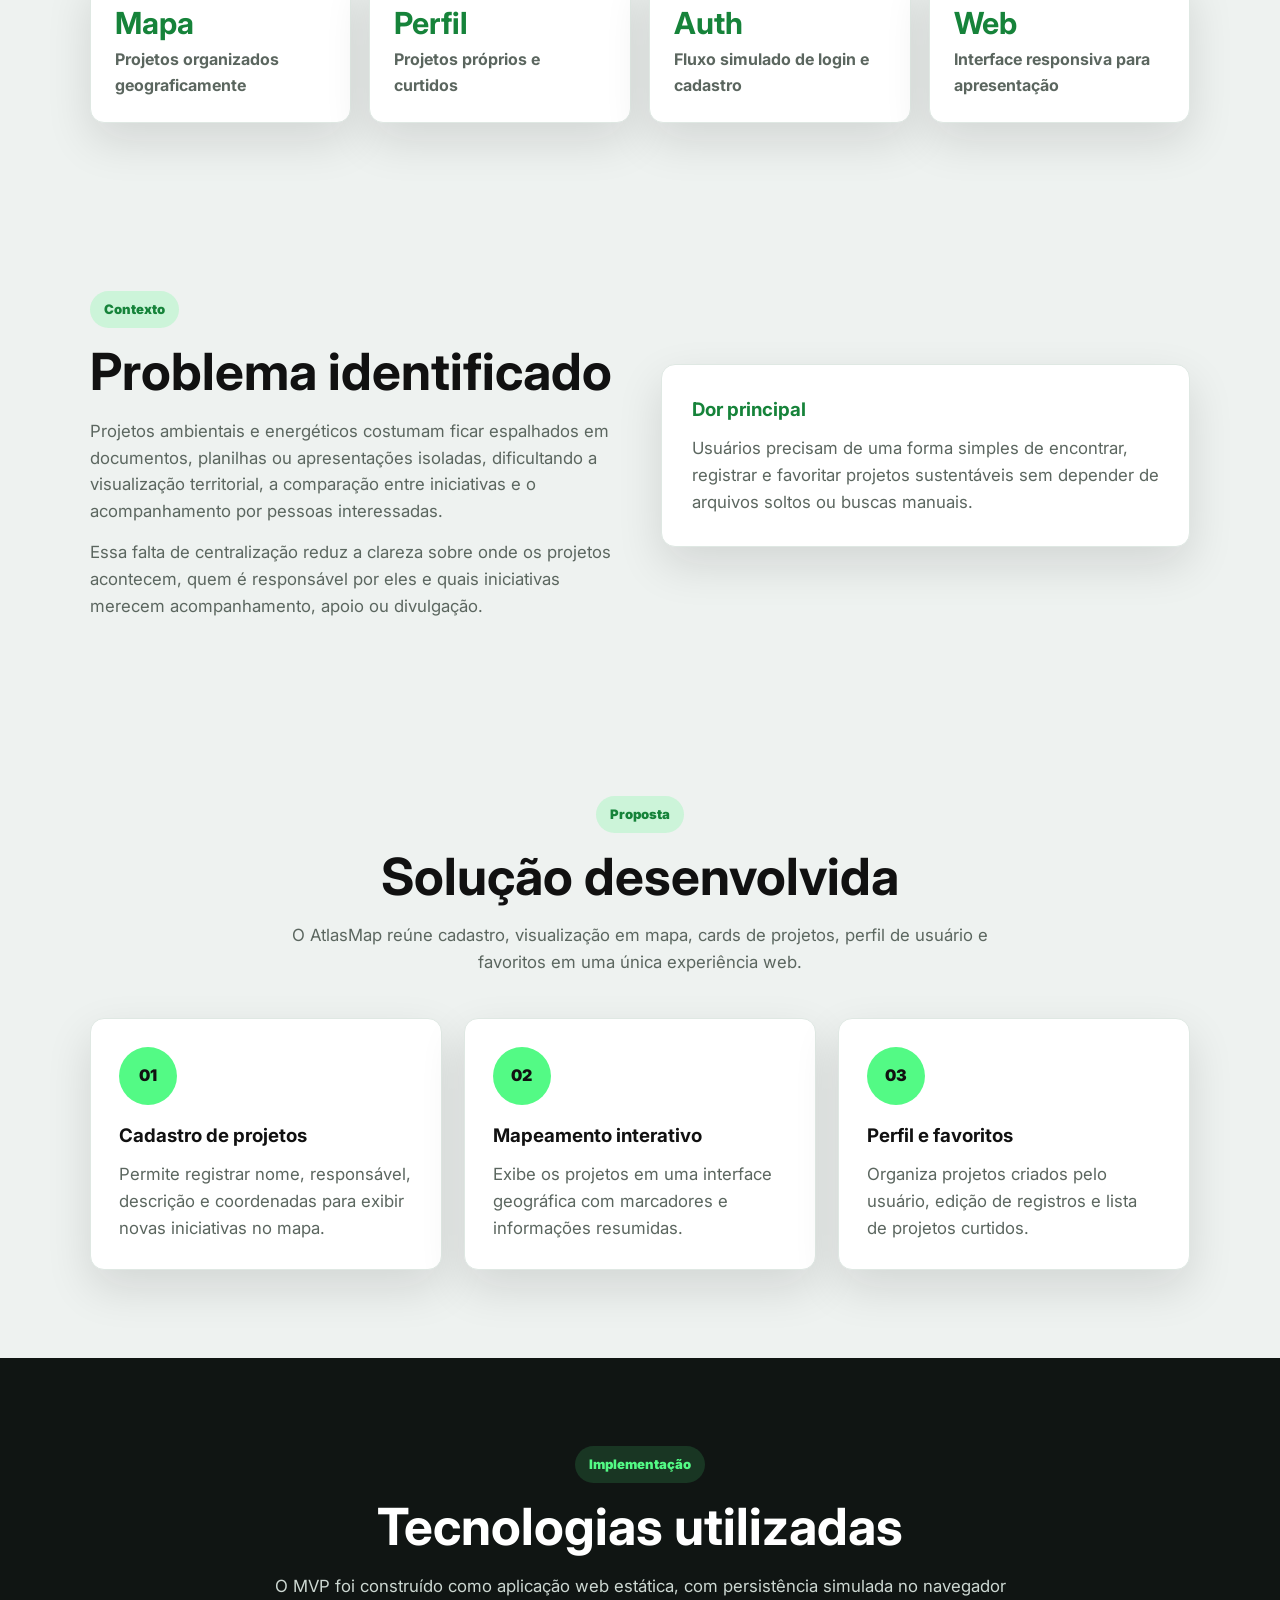
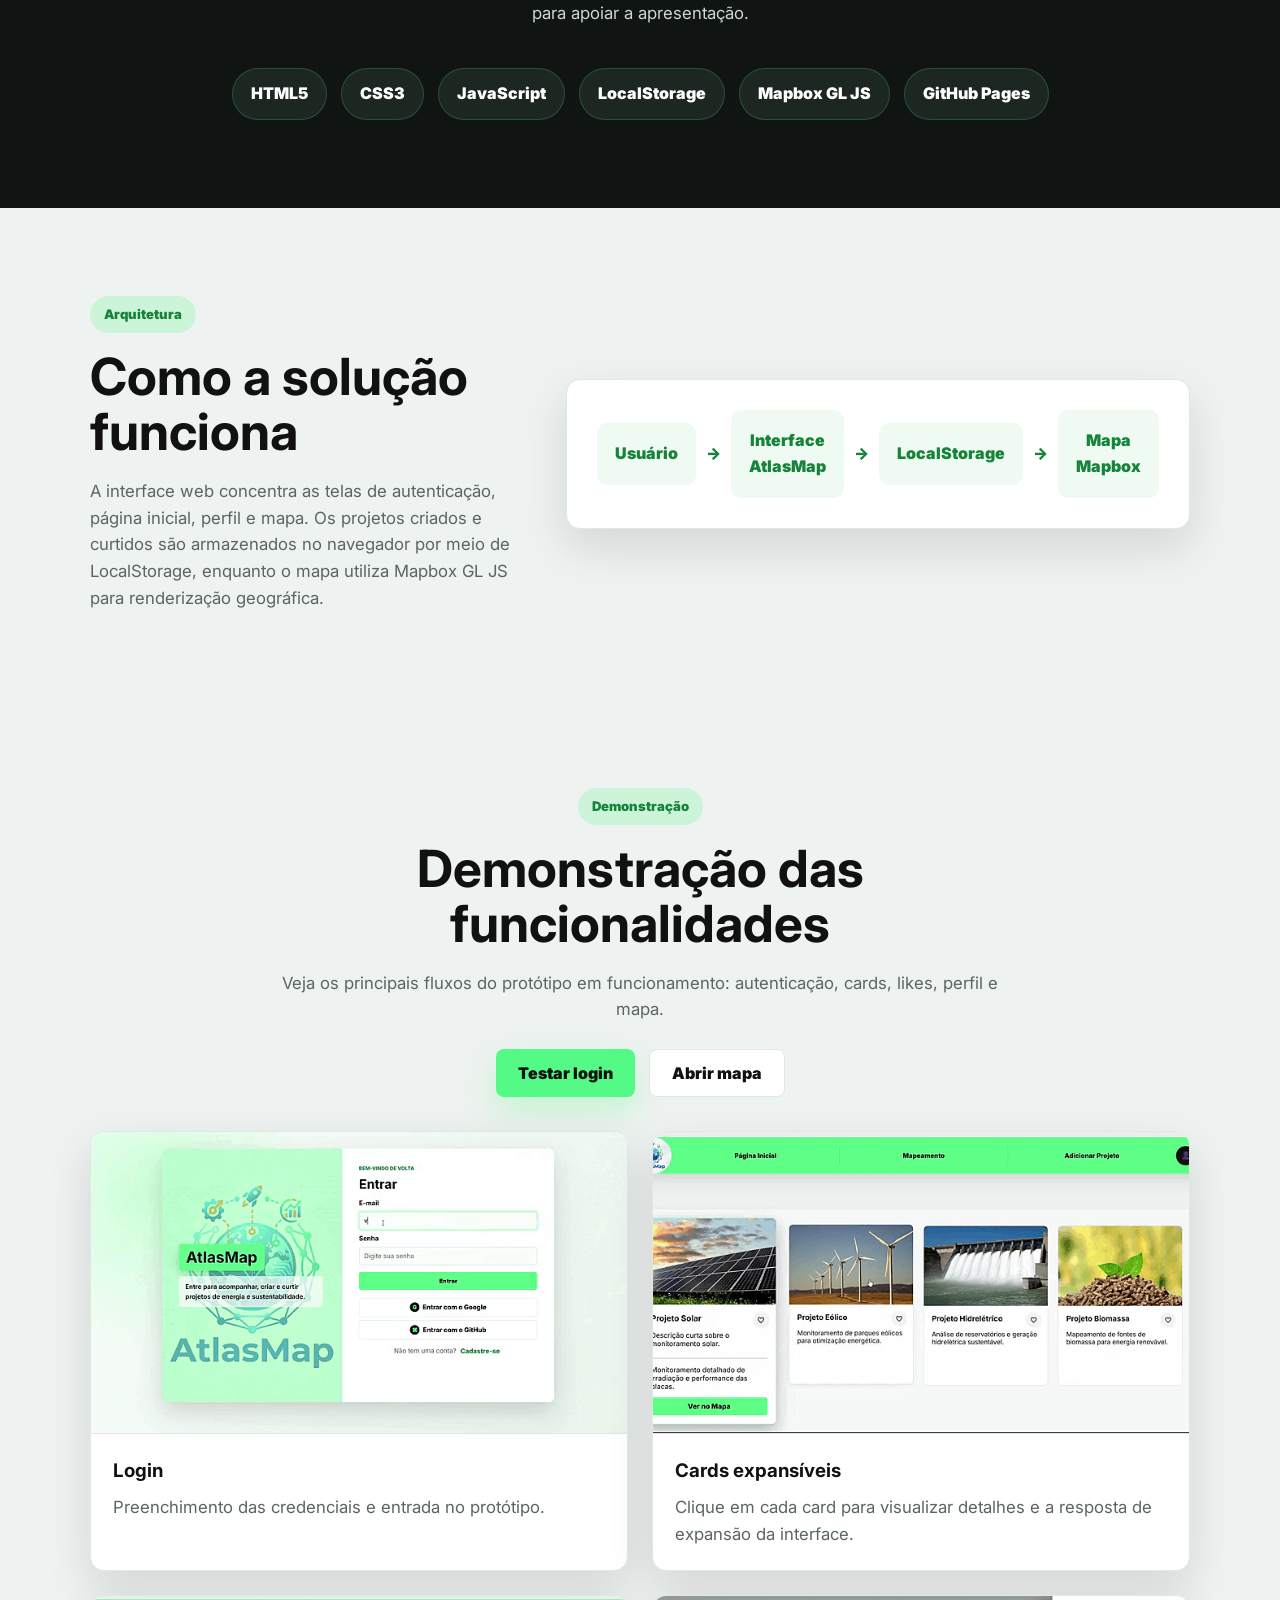
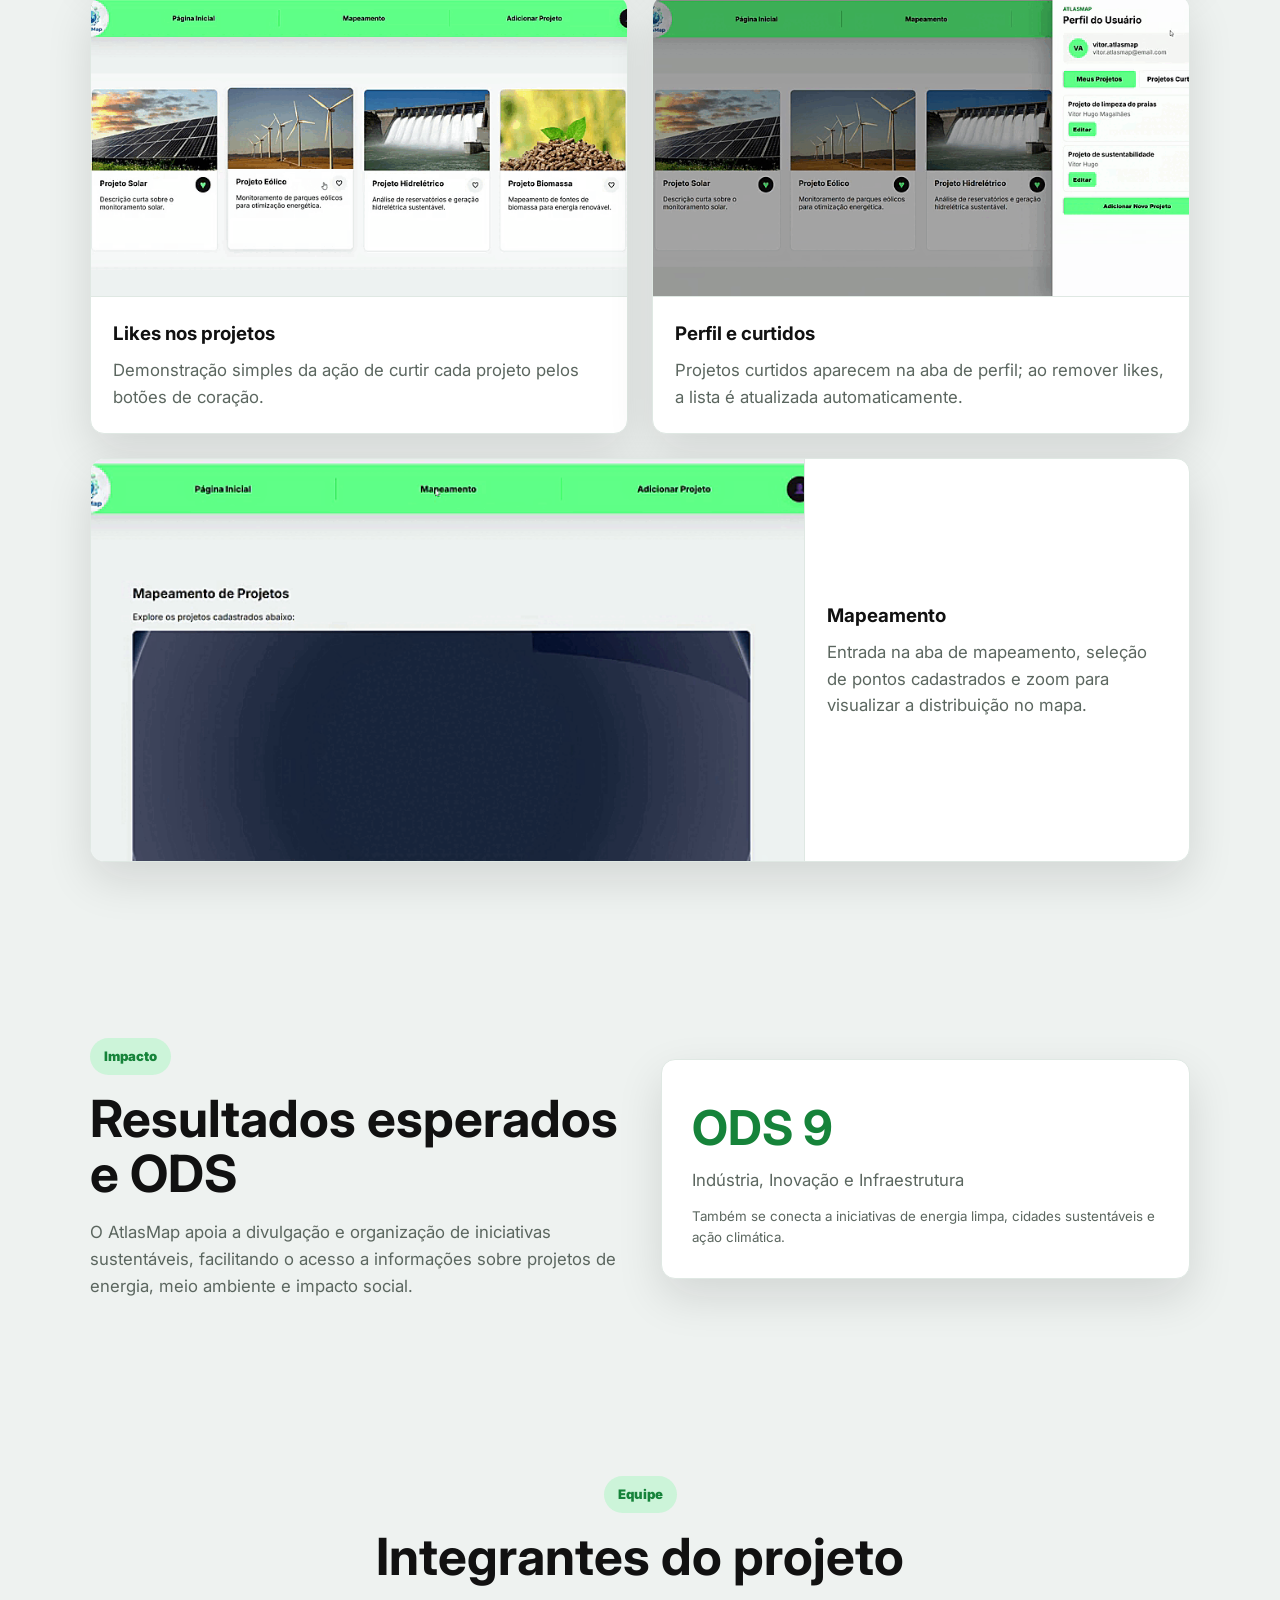
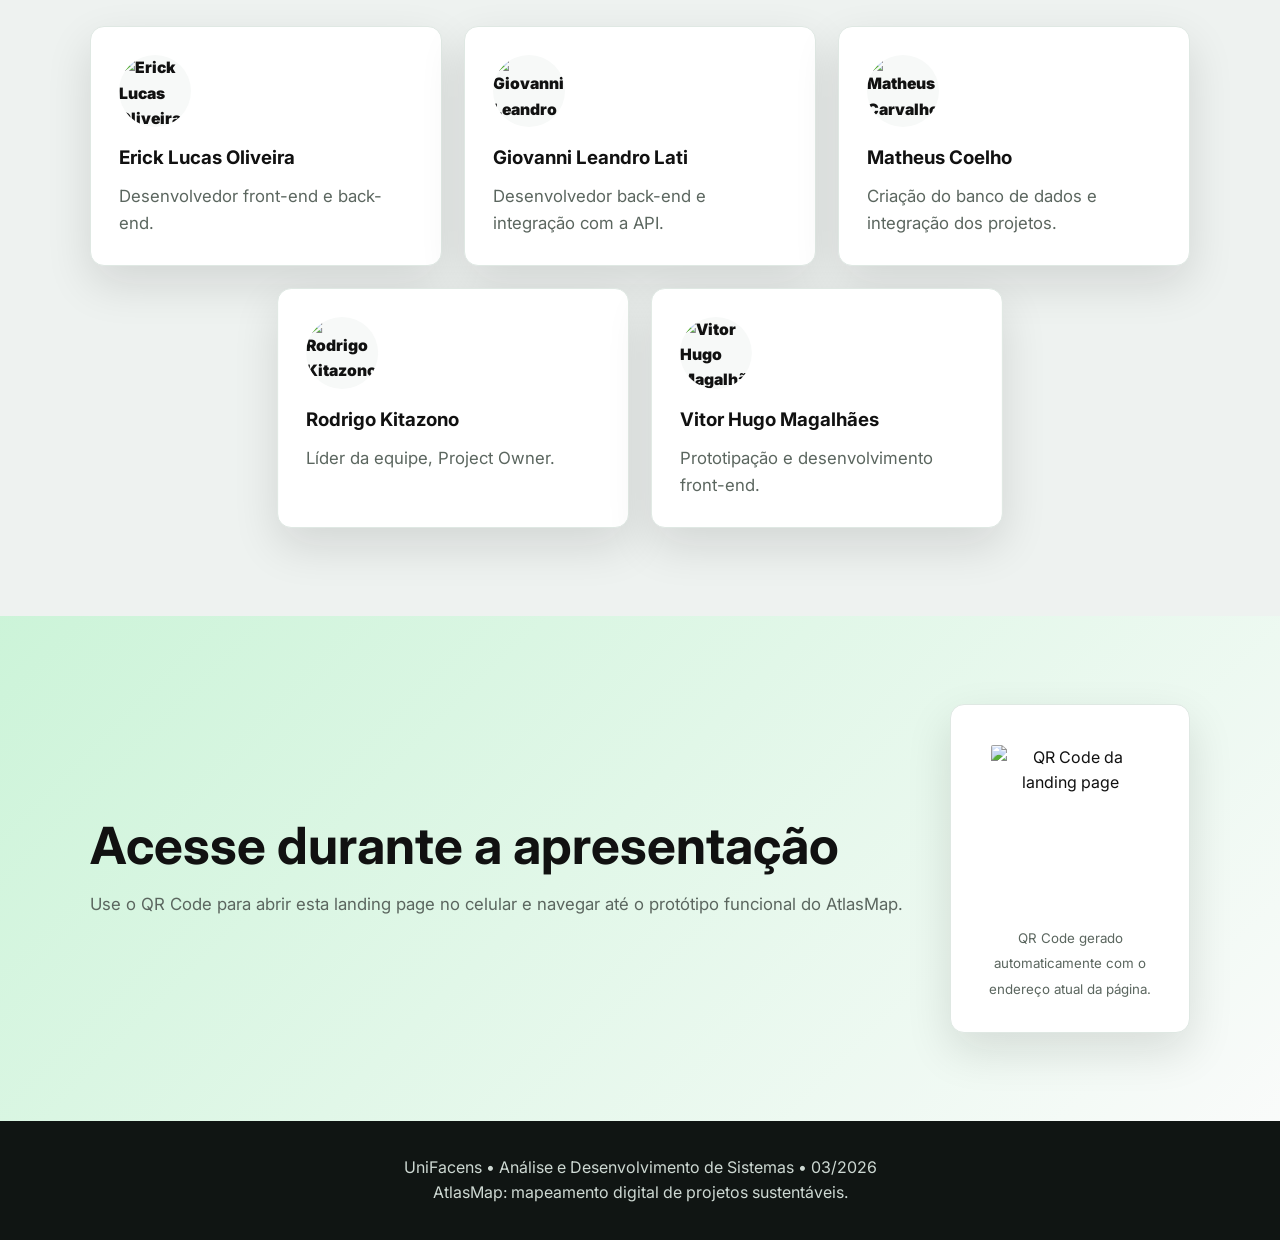
==== commit 00dbed25: "Add files via upload" ====
--- a/index.html
+++ b/index.html
@@ -59,6 +59,22 @@
       </div>
     </section>
 
+    <section class="pitch-section reveal" aria-label="Pitch do projeto">
+      <div class="pitch-box">
+        <div>
+          <span class="section-label">Pitch</span>
+          <h2>Apresentação em vídeo</h2>
+          <p>Assista ao pitch do AtlasMap com a proposta, o problema tratado e a demonstração da solução.</p>
+        </div>
+        <div class="video-frame">
+          <video controls preload="metadata">
+            <source src="UPX3%20Editado.mp4" type="video/mp4">
+            Seu navegador não suporta a reprodução de vídeo.
+          </video>
+        </div>
+      </div>
+    </section>
+
     <section class="metrics reveal" aria-label="Indicadores do projeto">
       <article>
         <strong>Mapa</strong>
@@ -153,33 +169,55 @@
     <section class="section" id="demo">
       <div class="section-heading reveal">
         <span class="section-label">Demonstração</span>
-        <h2>Apresentação do MVP</h2>
-        <p>O protótipo possui login e cadastro simulados, cards com curtidas, painel de perfil, criação e edição de projetos e página de mapeamento.</p>
-      </div>
-      <div class="demo-box reveal">
-        <img src="assets/imagens/Print-inicial.png" alt="Página inicial do AtlasMap com cards de projetos" />
-        <div>
-          <h3>Fluxo principal</h3>
-          <p>Acesse o protótipo, faça login com qualquer e-mail e senha, curta projetos, abra o perfil e cadastre uma nova iniciativa no mapa.</p>
-          <div class="demo-actions">
-            <a class="btn primary" href="Site/login.html" target="_blank">Testar login</a>
-            <a class="btn secondary" href="Site/mapa.html" target="_blank">Abrir mapa</a>
-          </div>
-        </div>
-      </div>
-
-      <div class="pitch-box reveal">
-        <div>
-          <span class="section-label">Pitch</span>
-          <h3>Apresentação em vídeo</h3>
-          <p>Assista ao pitch do AtlasMap com a proposta, o problema tratado e a demonstração da solução.</p>
-        </div>
-        <div class="video-frame">
-          <video controls preload="metadata">
-            <source src="UPX3%20Editado.mp4" type="video/mp4">
-            Seu navegador não suporta a reprodução de vídeo.
-          </video>
-        </div>
+        <h2>Demonstração das funcionalidades</h2>
+        <p>Veja os principais fluxos do protótipo em funcionamento: autenticação, cards, likes, perfil e mapa.</p>
+      </div>
+
+      <div class="demo-actions demo-actions-top reveal">
+        <a class="btn primary" href="Site/login.html" target="_blank">Testar login</a>
+        <a class="btn secondary" href="Site/mapa.html" target="_blank">Abrir mapa</a>
+      </div>
+
+      <div class="demo-gifs">
+        <article class="demo-gif-card reveal">
+          <img src="assets/gifs-demo/Login.gif" alt="Demonstração do login no AtlasMap">
+          <div>
+            <h3>Login</h3>
+            <p>Preenchimento das credenciais e entrada no protótipo.</p>
+          </div>
+        </article>
+
+        <article class="demo-gif-card reveal">
+          <img src="assets/gifs-demo/Cards-exp.gif" alt="Demonstração da expansão dos cards de projetos">
+          <div>
+            <h3>Cards expansíveis</h3>
+            <p>Clique em cada card para visualizar detalhes e a resposta de expansão da interface.</p>
+          </div>
+        </article>
+
+        <article class="demo-gif-card reveal">
+          <img src="assets/gifs-demo/Likes.gif" alt="Demonstração da ação de curtir projetos">
+          <div>
+            <h3>Likes nos projetos</h3>
+            <p>Demonstração simples da ação de curtir cada projeto pelos botões de coração.</p>
+          </div>
+        </article>
+
+        <article class="demo-gif-card reveal">
+          <img src="assets/gifs-demo/Likes2.gif" alt="Demonstração dos projetos curtidos no perfil">
+          <div>
+            <h3>Perfil e curtidos</h3>
+            <p>Projetos curtidos aparecem na aba de perfil; ao remover likes, a lista é atualizada automaticamente.</p>
+          </div>
+        </article>
+
+        <article class="demo-gif-card reveal demo-gif-card-wide">
+          <img src="assets/gifs-demo/demo-mapa.gif" alt="Demonstração da página de mapeamento do AtlasMap">
+          <div>
+            <h3>Mapeamento</h3>
+            <p>Entrada na aba de mapeamento, seleção de pontos cadastrados e zoom para visualizar a distribuição no mapa.</p>
+          </div>
+        </article>
       </div>
     </section>
 
--- a/style.css
+++ b/style.css
@@ -218,11 +218,11 @@
   display: grid;
   grid-template-columns: repeat(4, 1fr);
   gap: 18px;
-  padding: 0 7% 80px;
-  margin-top: -28px;
+  padding: 28px 7% 80px;
 }
 
 .metrics article,
+.github-card,
 .highlight-box,
 .ods-card,
 .demo-box,
@@ -252,6 +252,45 @@
   font-weight: 700;
 }
 
+.github-section {
+  padding: 0 7%;
+  margin-top: 0;
+  margin-bottom: 28px;
+  position: relative;
+  z-index: 2;
+}
+
+.github-card {
+  max-width: 1040px;
+  margin: 0 auto;
+  padding: 28px 30px;
+  display: grid;
+  grid-template-columns: 1fr auto;
+  gap: 24px;
+  align-items: center;
+  overflow: hidden;
+}
+
+.github-card h2 {
+  margin-bottom: 10px;
+  font-size: clamp(1.6rem, 3vw, 2.35rem);
+  line-height: 1.1;
+}
+
+.github-card p {
+  color: var(--muted);
+}
+
+.github-btn {
+  justify-self: end;
+  white-space: nowrap;
+}
+
+.pitch-section {
+  padding: 0 7%;
+  margin-bottom: 28px;
+}
+
 .section {
   padding: 88px 7%;
 }
@@ -426,21 +465,11 @@
 
 .pitch-box {
   max-width: 1040px;
-  margin: 24px auto 0;
-  display: grid;
-  grid-template-columns: minmax(240px, 340px) minmax(320px, 680px);
+  margin: 0 auto;
+  display: grid;
+  grid-template-columns: 0.72fr 1.28fr;
   gap: 28px;
   align-items: center;
-  justify-content: center;
-  background: var(--surface);
-  border: 1px solid var(--border);
-  border-radius: var(--radius);
-  box-shadow: var(--shadow);
-  padding: 30px;
-}
-
-.pitch-copy {
-  min-width: 0;
 }
 
 .pitch-box .section-label {
@@ -459,8 +488,6 @@
   position: relative;
   overflow: hidden;
   width: 100%;
-  max-width: 680px;
-  justify-self: end;
   aspect-ratio: 16 / 9;
   border-radius: 10px;
   border: 1px solid var(--border);
@@ -481,16 +508,61 @@
   object-fit: contain;
 }
 
-@media (max-width: 980px) {
-  .pitch-box {
-    grid-template-columns: 1fr;
-  }
-
-  .video-frame {
-    max-width: none;
-    justify-self: stretch;
-  }
-}
+.demo-actions-top {
+  justify-content: center;
+  margin: -16px auto 34px;
+}
+
+.demo-gifs {
+  display: grid;
+  grid-template-columns: repeat(2, minmax(0, 1fr));
+  gap: 24px;
+  max-width: 1180px;
+  margin: 0 auto;
+}
+
+.demo-gif-card {
+  overflow: hidden;
+  background: var(--surface);
+  border: 1px solid var(--border);
+  border-radius: var(--radius);
+  box-shadow: var(--shadow);
+}
+
+.demo-gif-card img {
+  width: 100%;
+  aspect-ratio: 16 / 9;
+  object-fit: cover;
+  object-position: top center;
+  border-bottom: 1px solid var(--border);
+  background: var(--soft);
+}
+
+.demo-gif-card div {
+  padding: 22px;
+}
+
+.demo-gif-card h3 {
+  margin-bottom: 8px;
+}
+
+.demo-gif-card p {
+  color: var(--muted);
+}
+
+.demo-gif-card-wide {
+  grid-column: 1 / -1;
+  display: grid;
+  grid-template-columns: minmax(0, 1.3fr) minmax(260px, 0.7fr);
+  align-items: center;
+}
+
+.demo-gif-card-wide img {
+  height: 100%;
+  border-right: 1px solid var(--border);
+  border-bottom: 0;
+}
+
 .ods-card strong {
   display: block;
   font-size: 3rem;
@@ -556,14 +628,27 @@
   .split,
   .cta-section,
   .demo-box,
-  .pitch-box {
+  .pitch-box,
+  .demo-gif-card-wide,
+  .github-card {
     grid-template-columns: 1fr;
+  }
+
+  .github-btn {
+    justify-self: start;
   }
 
   .metrics,
   .cards-grid,
-  .team-grid {
+  .team-grid,
+  .demo-gifs {
     grid-template-columns: repeat(2, 1fr);
+  }
+
+  .demo-gif-card-wide img {
+    height: auto;
+    border-right: 0;
+    border-bottom: 1px solid var(--border);
   }
 
   .team-grid .team-card:nth-child(4):nth-last-child(2),
@@ -615,7 +700,8 @@
 
   .metrics,
   .cards-grid,
-  .team-grid {
+  .team-grid,
+  .demo-gifs {
     grid-template-columns: 1fr;
   }
 
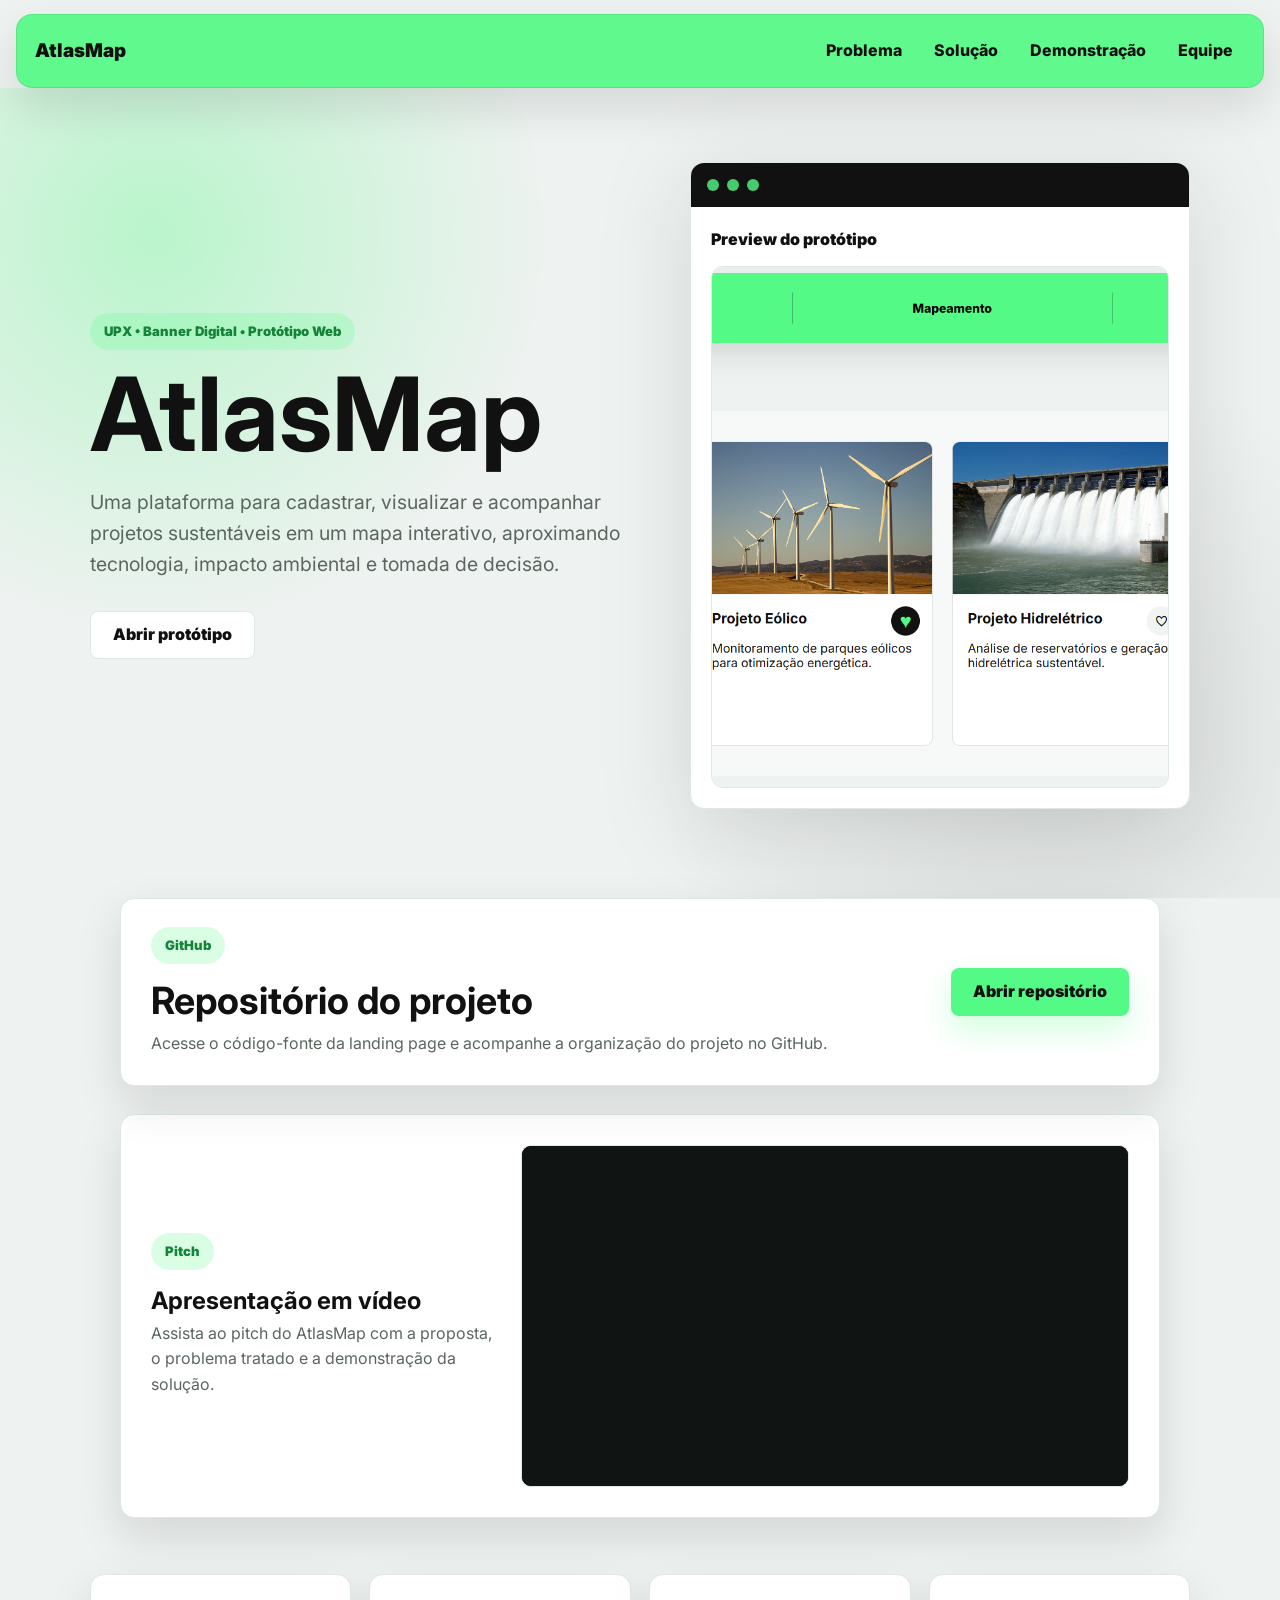
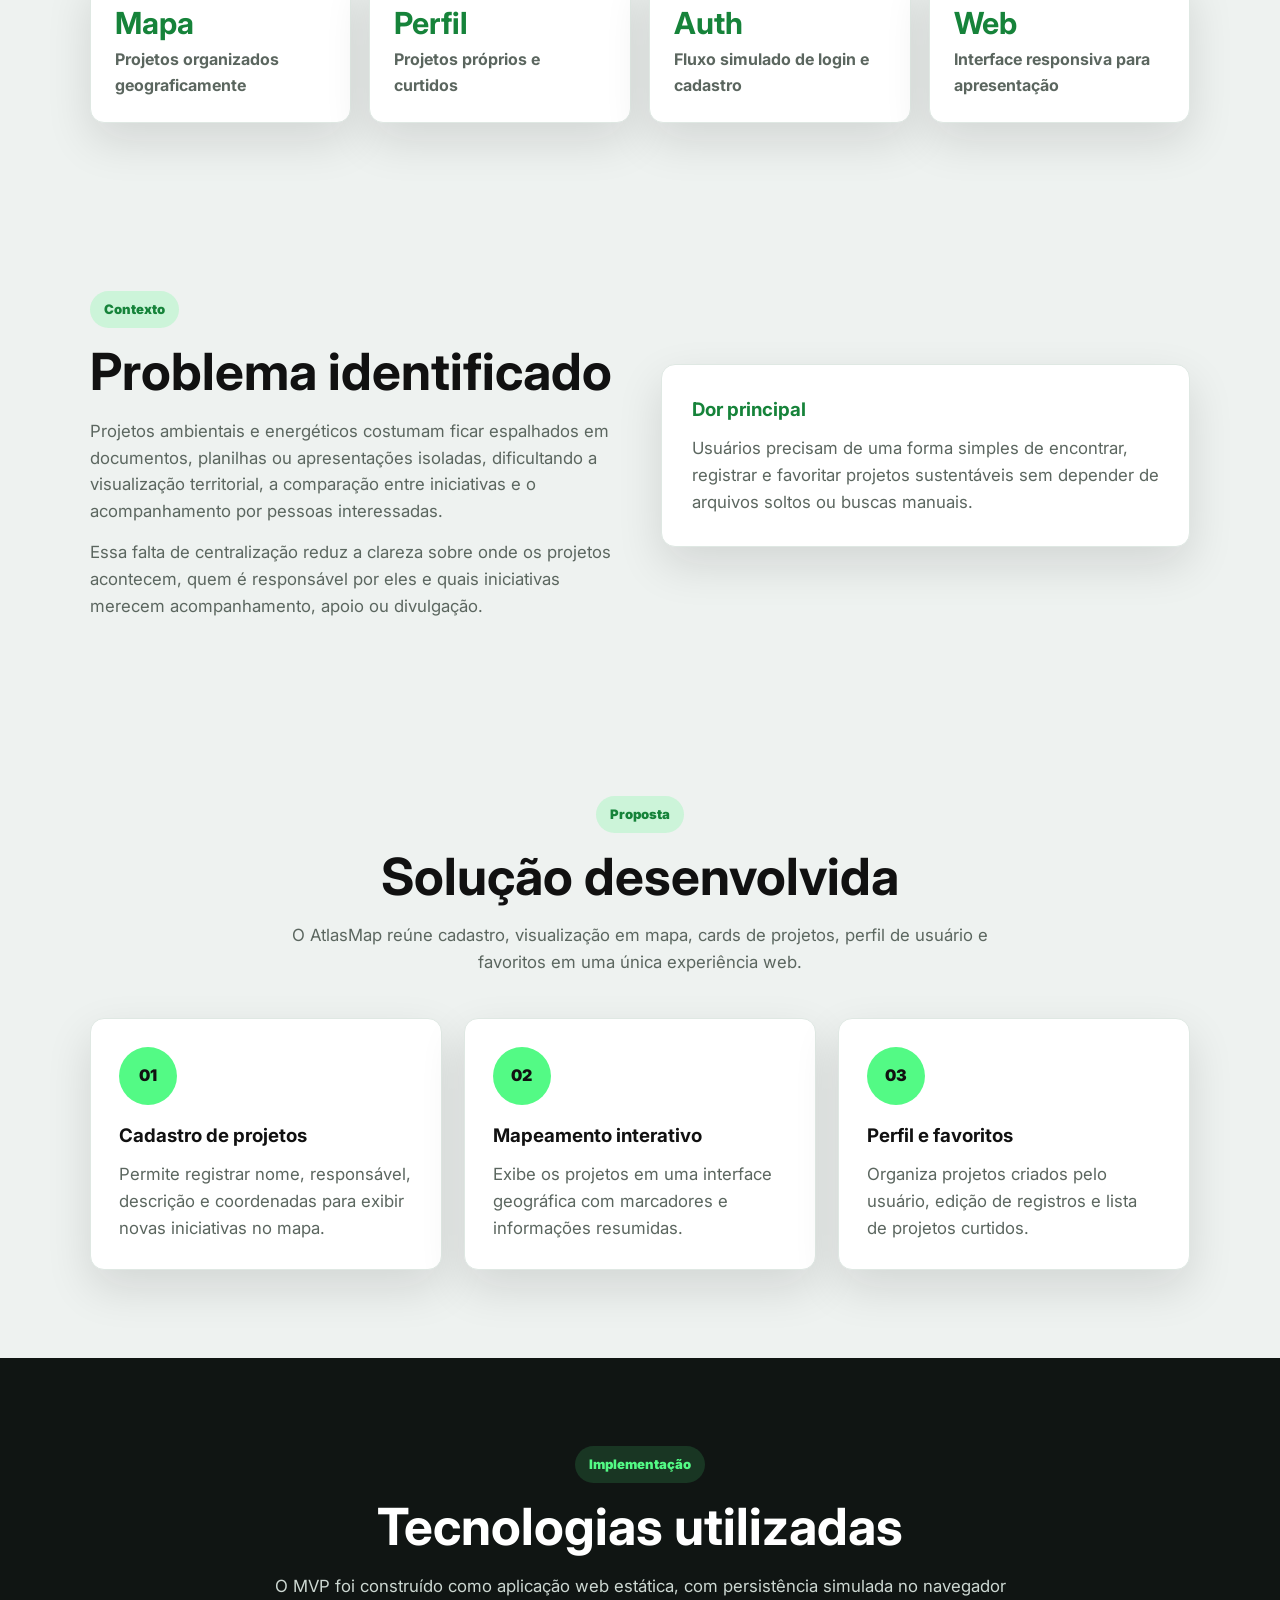
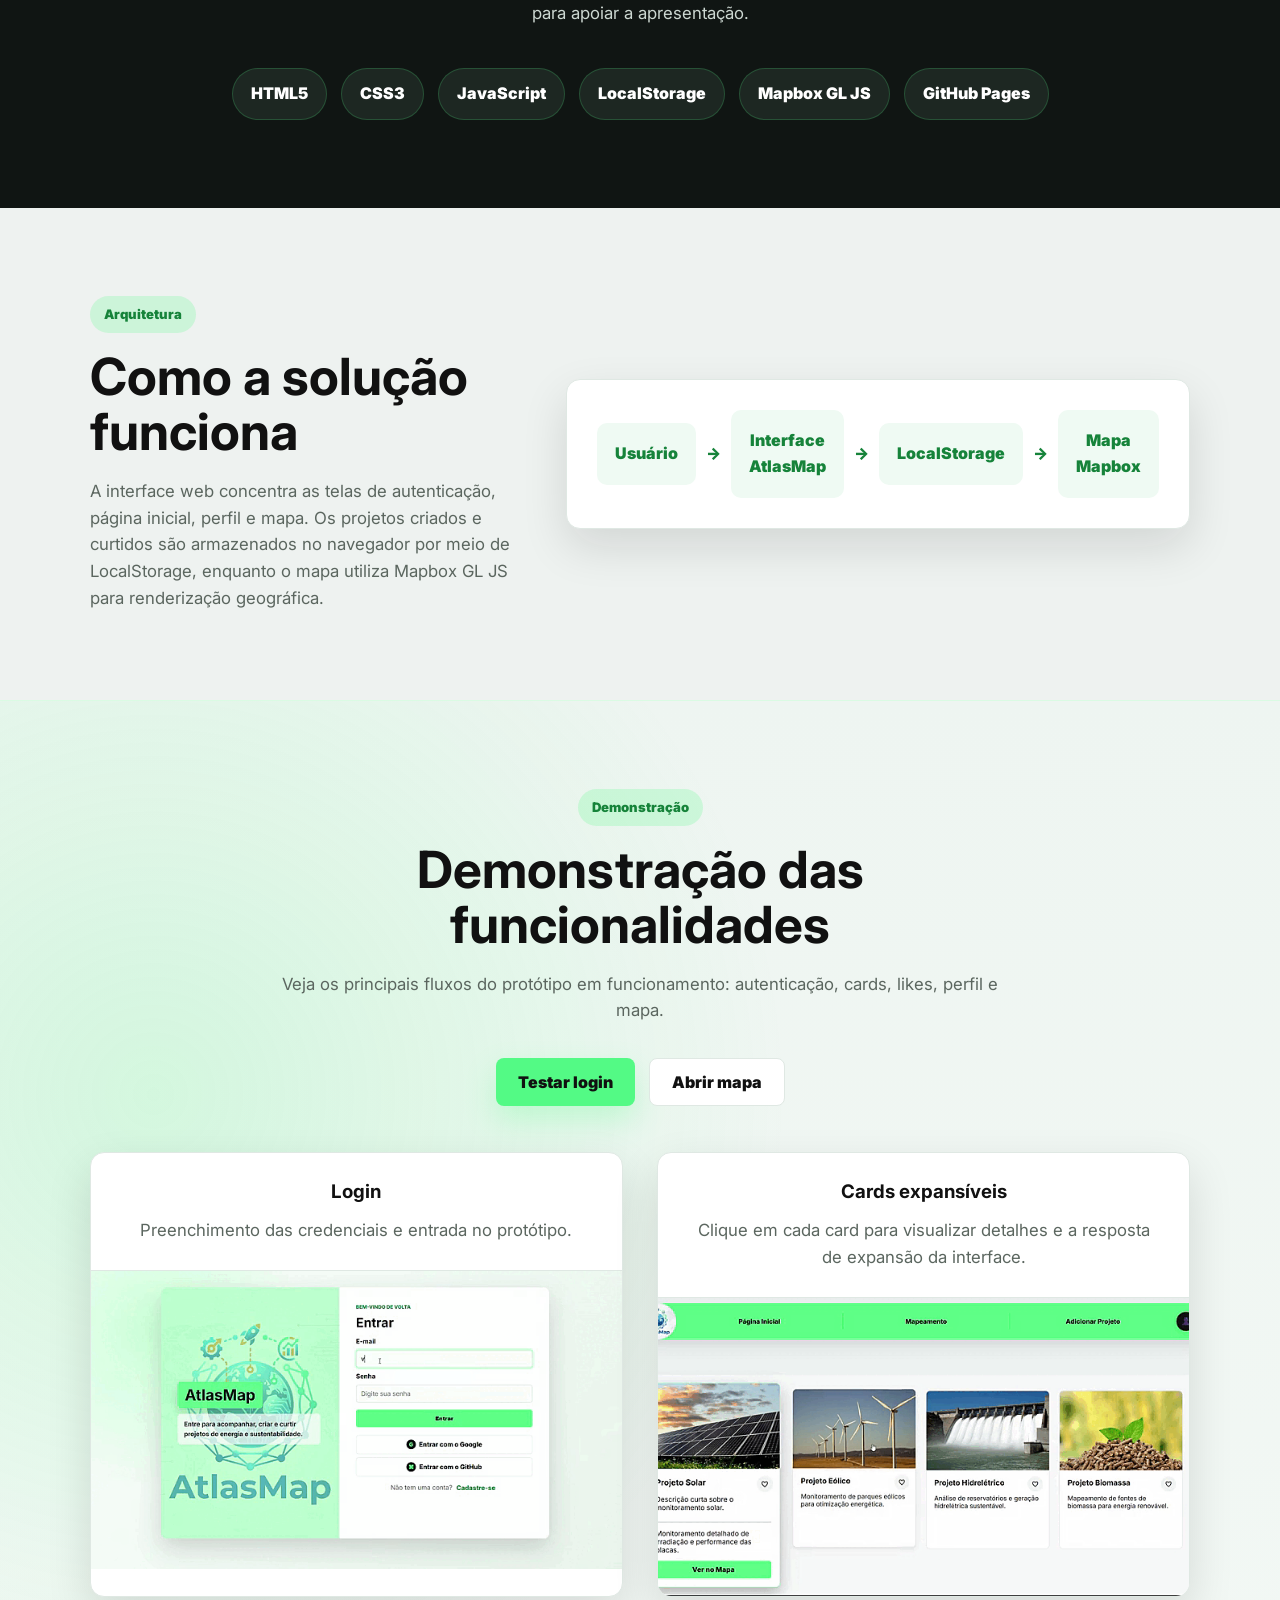
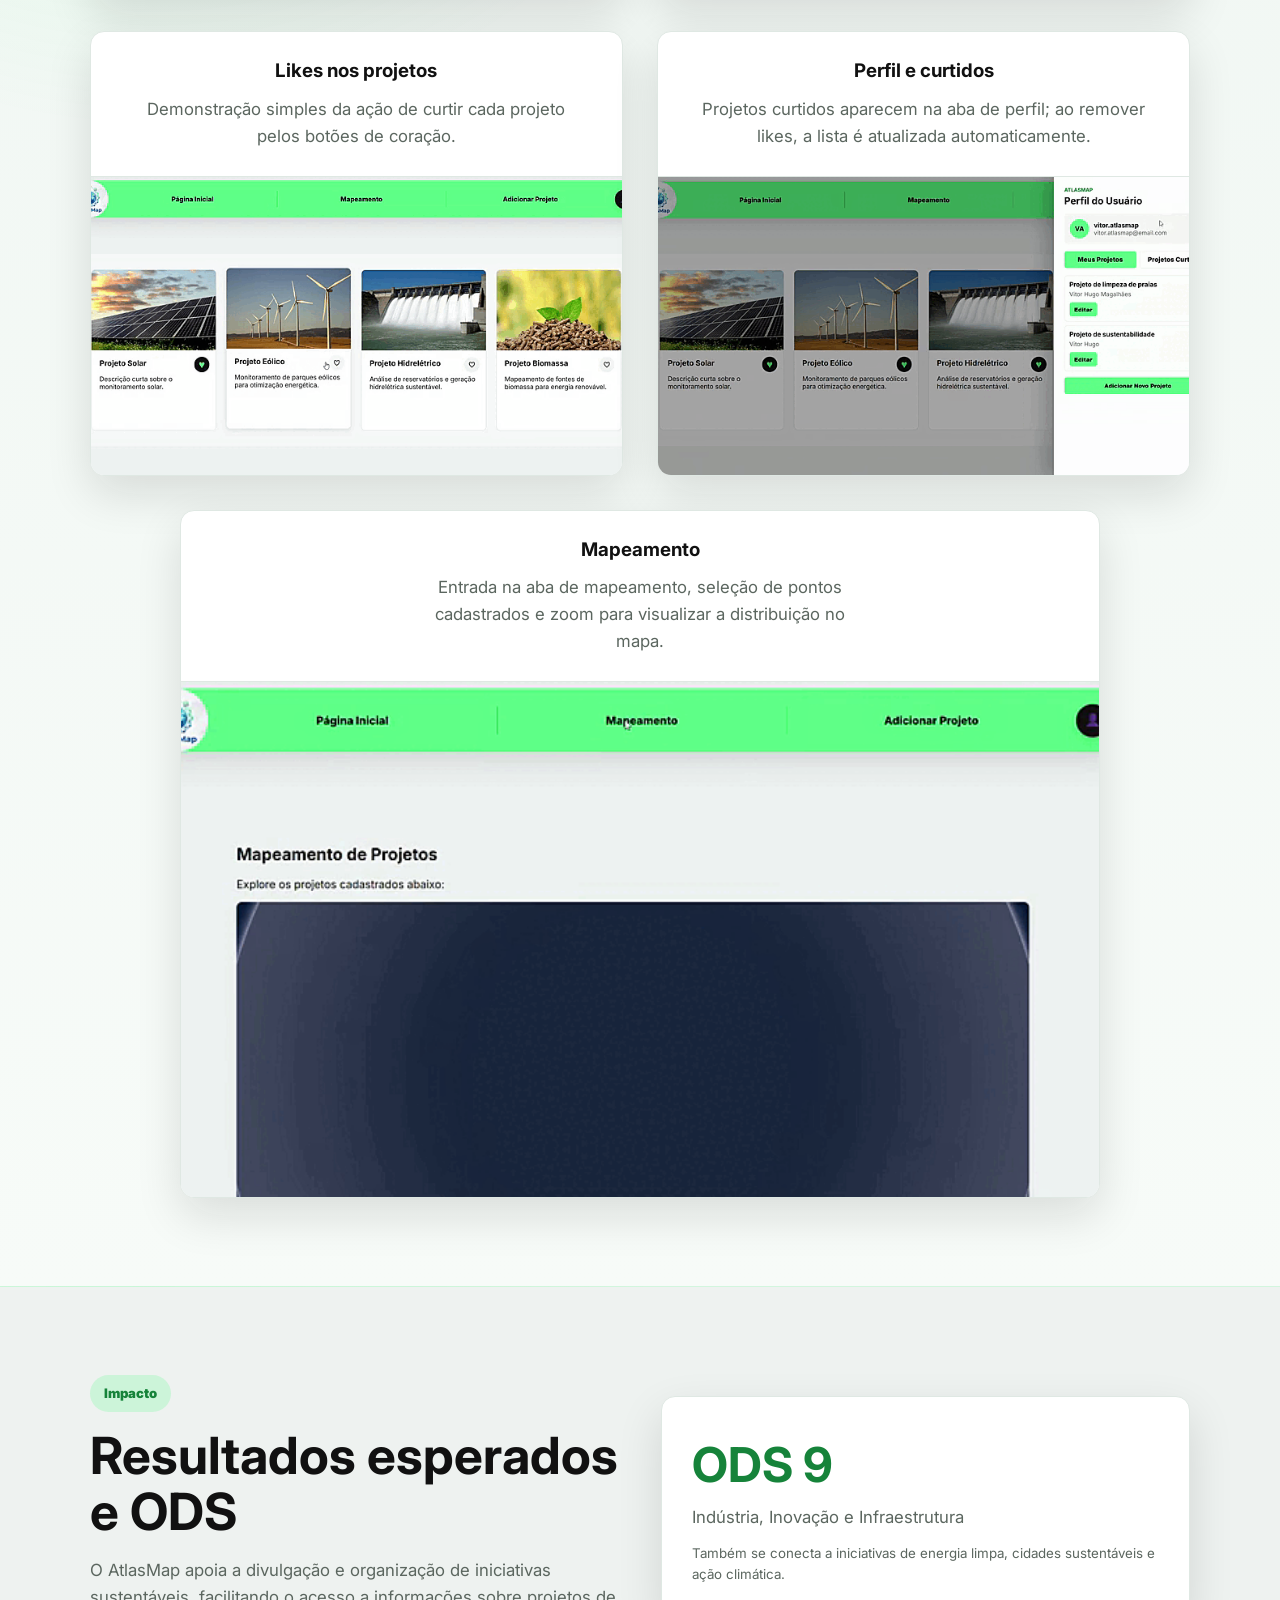
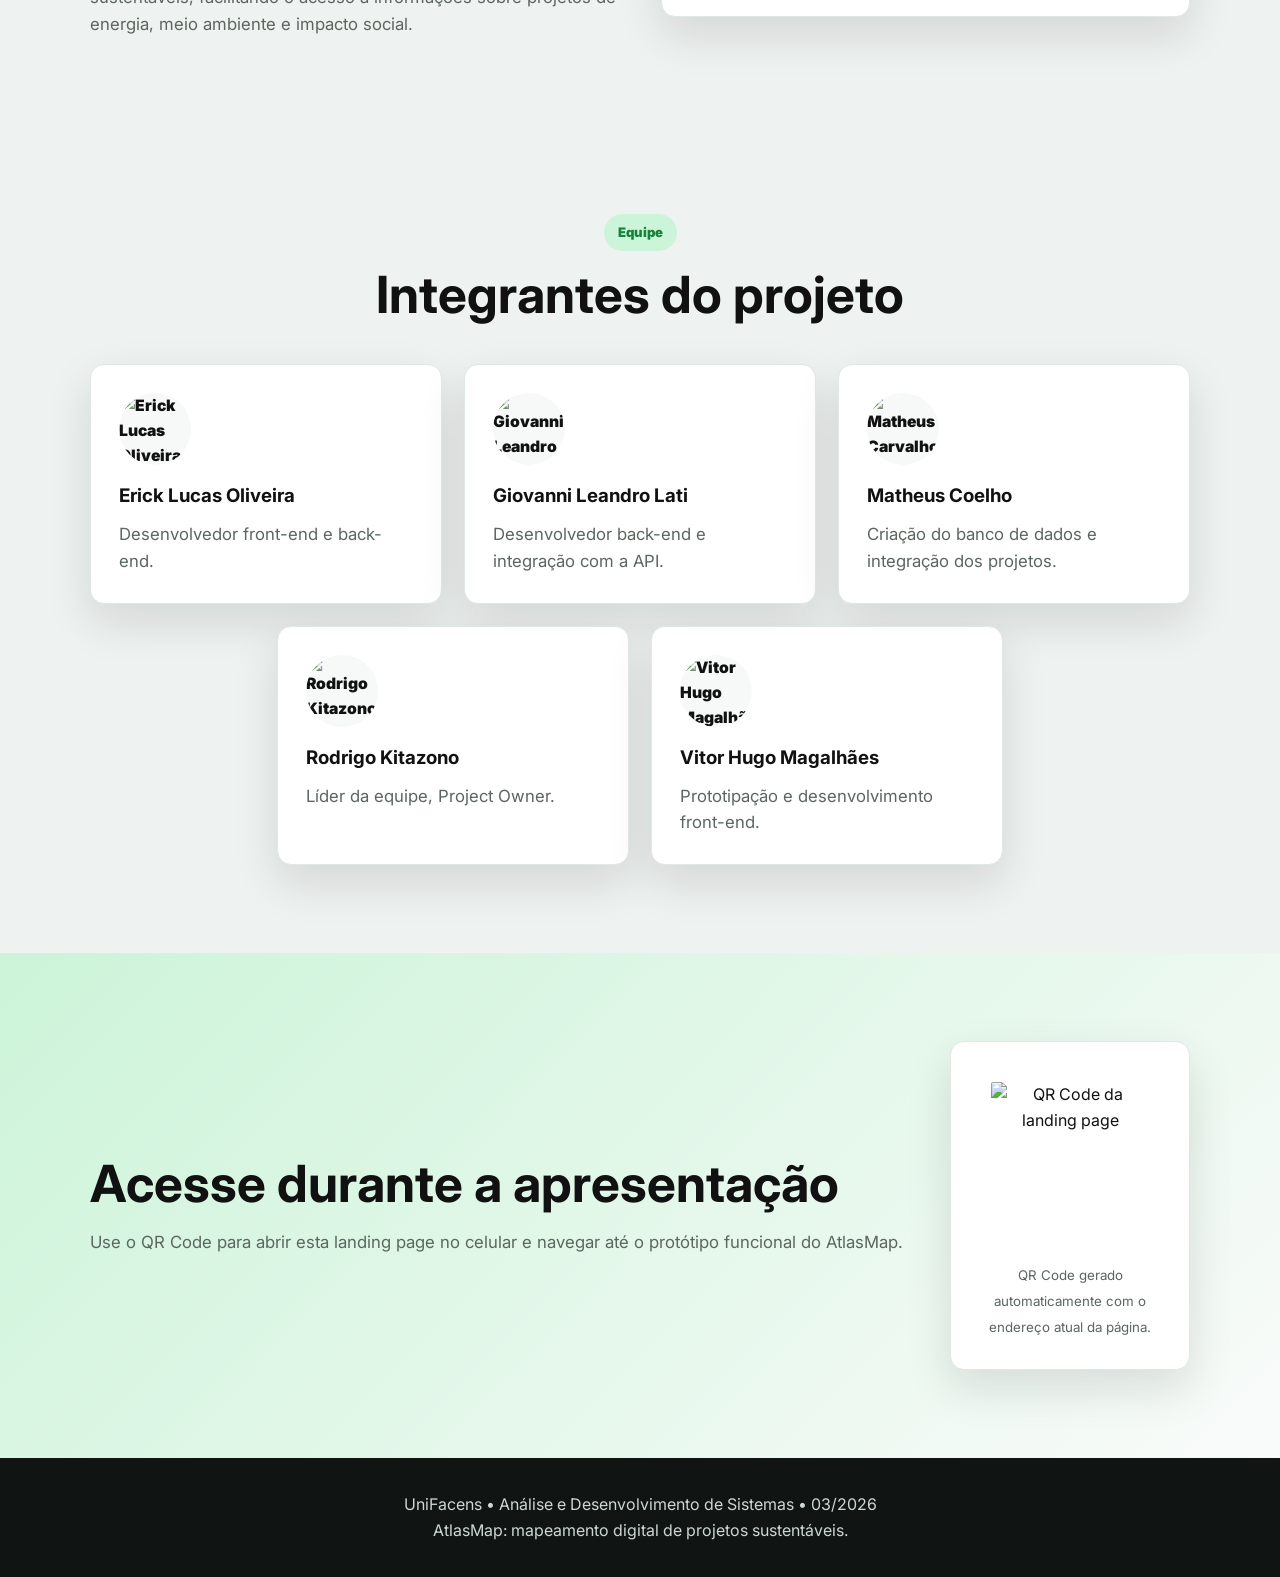
==== commit d6aaf945: "Add files via upload" ====
--- a/index.html
+++ b/index.html
@@ -67,10 +67,12 @@
           <p>Assista ao pitch do AtlasMap com a proposta, o problema tratado e a demonstração da solução.</p>
         </div>
         <div class="video-frame">
-          <video controls preload="metadata">
-            <source src="UPX3%20Editado.mp4" type="video/mp4">
-            Seu navegador não suporta a reprodução de vídeo.
-          </video>
+          <iframe
+            src="https://www.youtube.com/embed/2iquKxMkwVk?si=oGuWM-GtYoLeJBYc"
+            title="Pitch AtlasMap"
+            allow="accelerometer; autoplay; clipboard-write; encrypted-media; gyroscope; picture-in-picture; web-share"
+            allowfullscreen>
+          </iframe>
         </div>
       </div>
     </section>
@@ -180,43 +182,43 @@
 
       <div class="demo-gifs">
         <article class="demo-gif-card reveal">
-          <img src="assets/gifs-demo/Login.gif" alt="Demonstração do login no AtlasMap">
           <div>
             <h3>Login</h3>
             <p>Preenchimento das credenciais e entrada no protótipo.</p>
           </div>
-        </article>
-
-        <article class="demo-gif-card reveal">
-          <img src="assets/gifs-demo/Cards-exp.gif" alt="Demonstração da expansão dos cards de projetos">
+          <img src="assets/gifs-demo/Login.gif" alt="Demonstração do login no AtlasMap">
+        </article>
+
+        <article class="demo-gif-card reveal">
           <div>
             <h3>Cards expansíveis</h3>
             <p>Clique em cada card para visualizar detalhes e a resposta de expansão da interface.</p>
           </div>
-        </article>
-
-        <article class="demo-gif-card reveal">
-          <img src="assets/gifs-demo/Likes.gif" alt="Demonstração da ação de curtir projetos">
+          <img src="assets/gifs-demo/Cards-exp.gif" alt="Demonstração da expansão dos cards de projetos">
+        </article>
+
+        <article class="demo-gif-card reveal">
           <div>
             <h3>Likes nos projetos</h3>
             <p>Demonstração simples da ação de curtir cada projeto pelos botões de coração.</p>
           </div>
-        </article>
-
-        <article class="demo-gif-card reveal">
-          <img src="assets/gifs-demo/Likes2.gif" alt="Demonstração dos projetos curtidos no perfil">
+          <img src="assets/gifs-demo/Likes.gif" alt="Demonstração da ação de curtir projetos">
+        </article>
+
+        <article class="demo-gif-card reveal">
           <div>
             <h3>Perfil e curtidos</h3>
             <p>Projetos curtidos aparecem na aba de perfil; ao remover likes, a lista é atualizada automaticamente.</p>
           </div>
+          <img src="assets/gifs-demo/Likes2.gif" alt="Demonstração dos projetos curtidos no perfil">
         </article>
 
         <article class="demo-gif-card reveal demo-gif-card-wide">
-          <img src="assets/gifs-demo/demo-mapa.gif" alt="Demonstração da página de mapeamento do AtlasMap">
           <div>
             <h3>Mapeamento</h3>
             <p>Entrada na aba de mapeamento, seleção de pontos cadastrados e zoom para visualizar a distribuição no mapa.</p>
           </div>
+          <img src="assets/gifs-demo/demo-mapa.gif" alt="Demonstração da página de mapeamento do AtlasMap">
         </article>
       </div>
     </section>
--- a/style.css
+++ b/style.css
@@ -295,6 +295,14 @@
   padding: 88px 7%;
 }
 
+#demo {
+  background:
+    radial-gradient(circle at 12% 18%, rgba(83, 250, 133, 0.18), transparent 30%),
+    linear-gradient(180deg, #eef5f1 0%, #f7fbf8 100%);
+  border-top: 1px solid rgba(83, 250, 133, 0.18);
+  border-bottom: 1px solid rgba(83, 250, 133, 0.18);
+}
+
 .split {
   display: grid;
   grid-template-columns: 1fr 1fr;
@@ -510,23 +518,28 @@
 
 .demo-actions-top {
   justify-content: center;
-  margin: -16px auto 34px;
+  margin: -8px auto 46px;
 }
 
 .demo-gifs {
   display: grid;
   grid-template-columns: repeat(2, minmax(0, 1fr));
-  gap: 24px;
+  gap: 34px;
   max-width: 1180px;
   margin: 0 auto;
+  justify-items: center;
 }
 
 .demo-gif-card {
   overflow: hidden;
+  width: 100%;
+  max-width: 560px;
   background: var(--surface);
   border: 1px solid var(--border);
   border-radius: var(--radius);
   box-shadow: var(--shadow);
+  display: flex;
+  flex-direction: column;
 }
 
 .demo-gif-card img {
@@ -534,33 +547,32 @@
   aspect-ratio: 16 / 9;
   object-fit: cover;
   object-position: top center;
-  border-bottom: 1px solid var(--border);
+  border-top: 1px solid var(--border);
   background: var(--soft);
 }
 
 .demo-gif-card div {
-  padding: 22px;
+  padding: 24px 24px 26px;
+  text-align: center;
 }
 
 .demo-gif-card h3 {
-  margin-bottom: 8px;
+  margin-bottom: 10px;
 }
 
 .demo-gif-card p {
+  max-width: 460px;
+  margin: 0 auto;
   color: var(--muted);
 }
 
 .demo-gif-card-wide {
+  max-width: 920px;
   grid-column: 1 / -1;
-  display: grid;
-  grid-template-columns: minmax(0, 1.3fr) minmax(260px, 0.7fr);
-  align-items: center;
 }
 
 .demo-gif-card-wide img {
-  height: 100%;
-  border-right: 1px solid var(--border);
-  border-bottom: 0;
+  height: auto;
 }
 
 .ods-card strong {
@@ -647,8 +659,6 @@
 
   .demo-gif-card-wide img {
     height: auto;
-    border-right: 0;
-    border-bottom: 1px solid var(--border);
   }
 
   .team-grid .team-card:nth-child(4):nth-last-child(2),
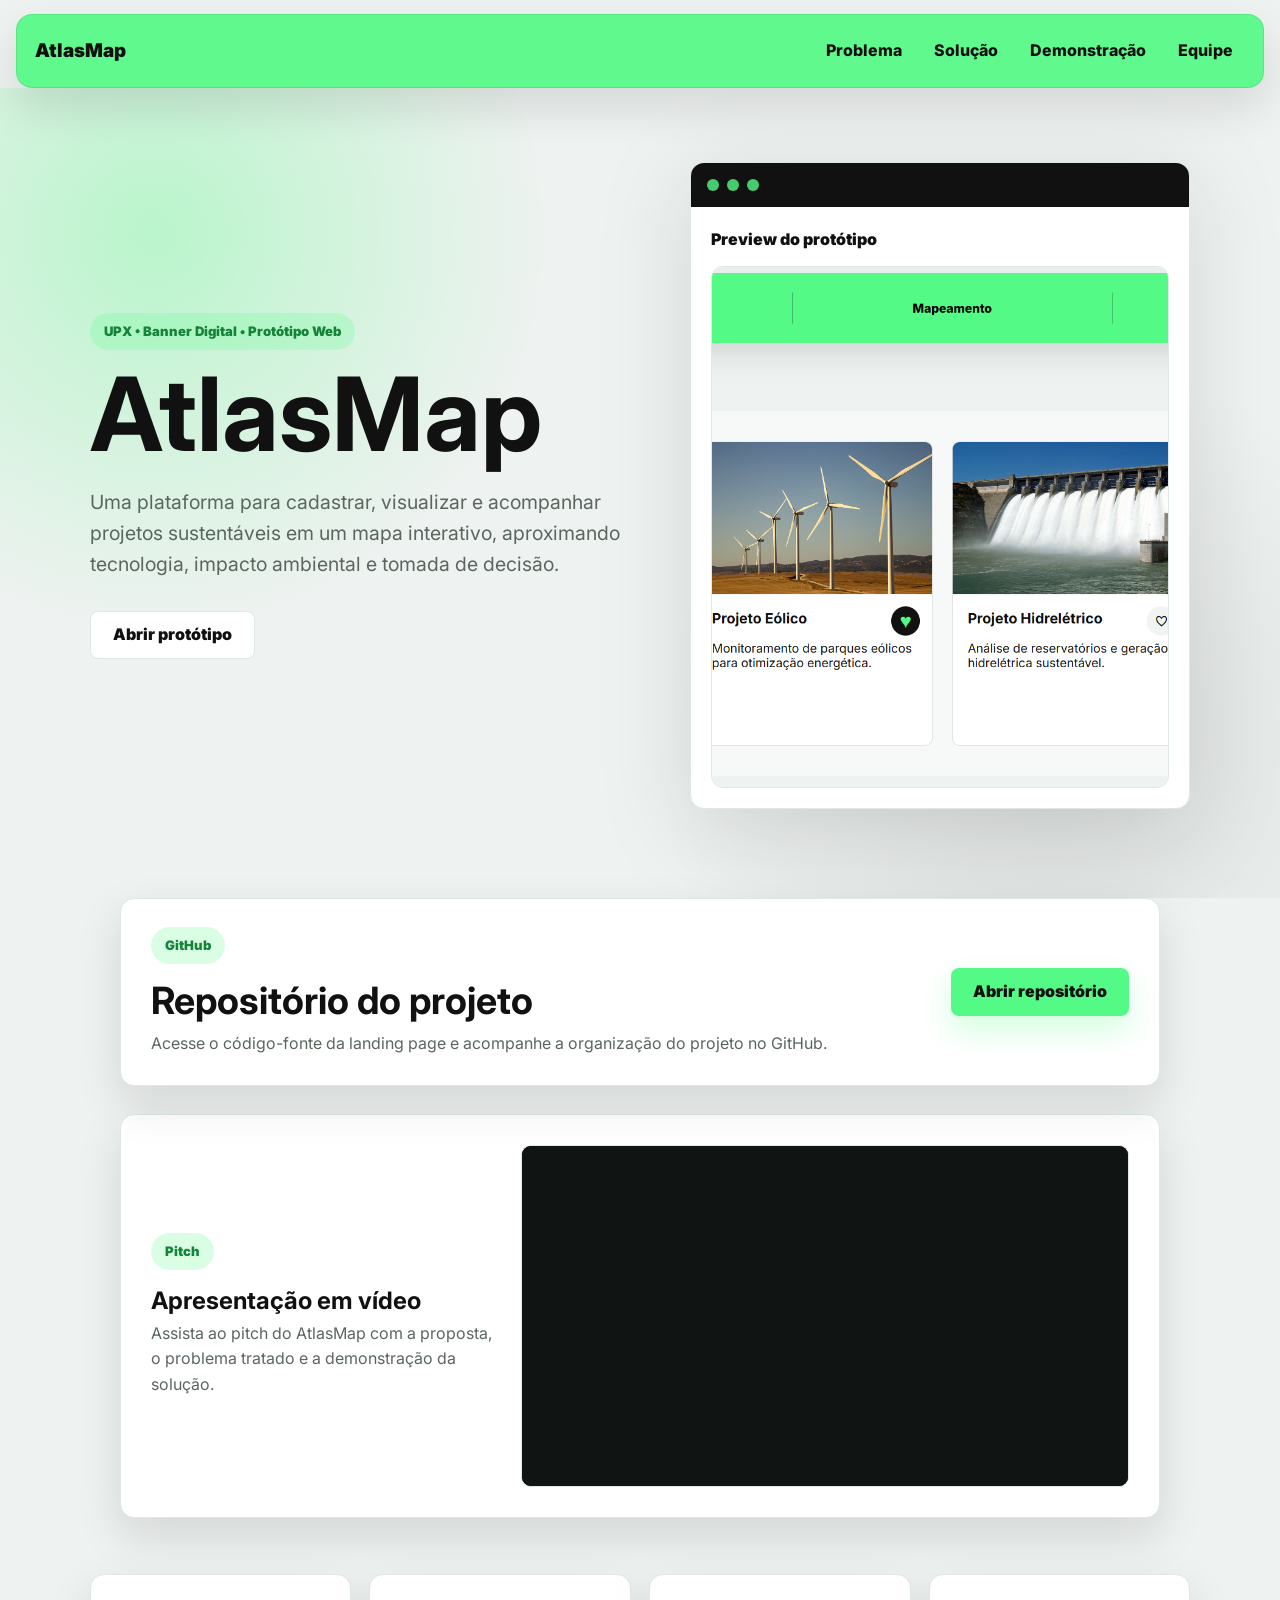
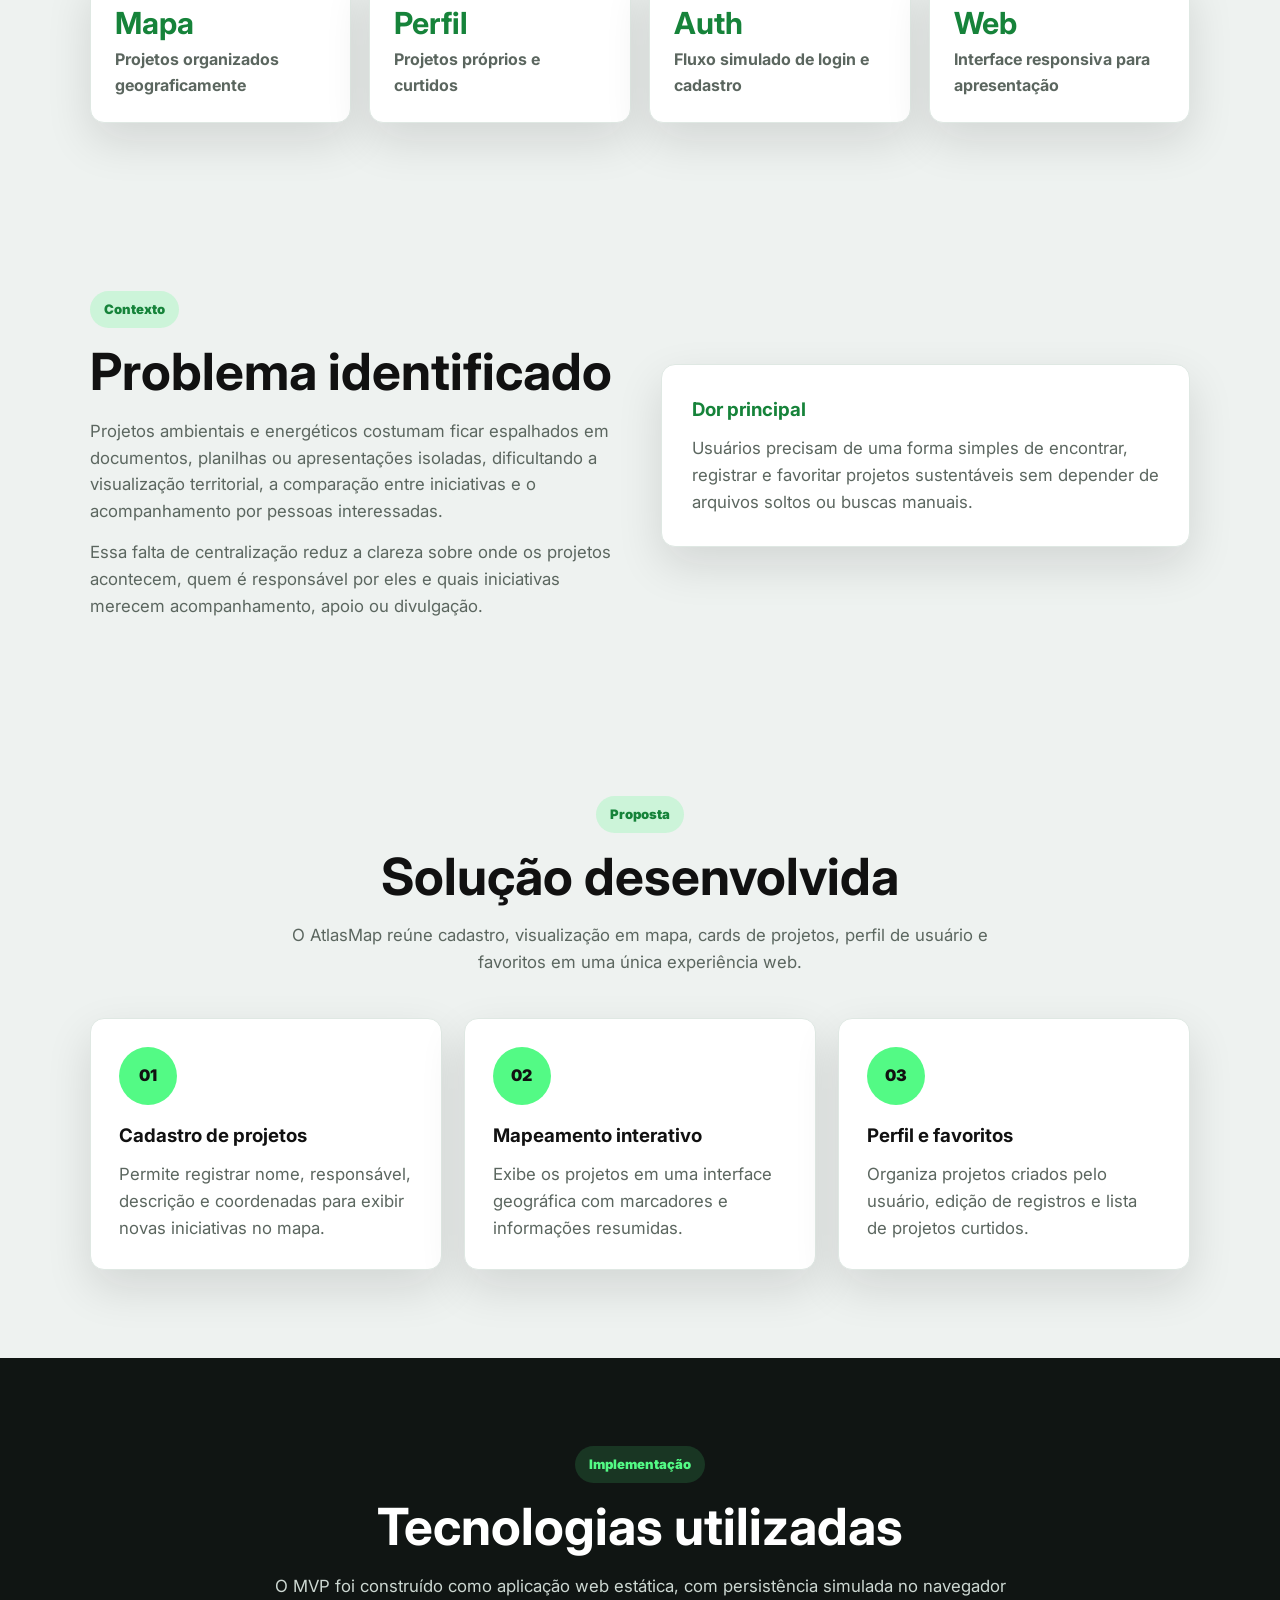
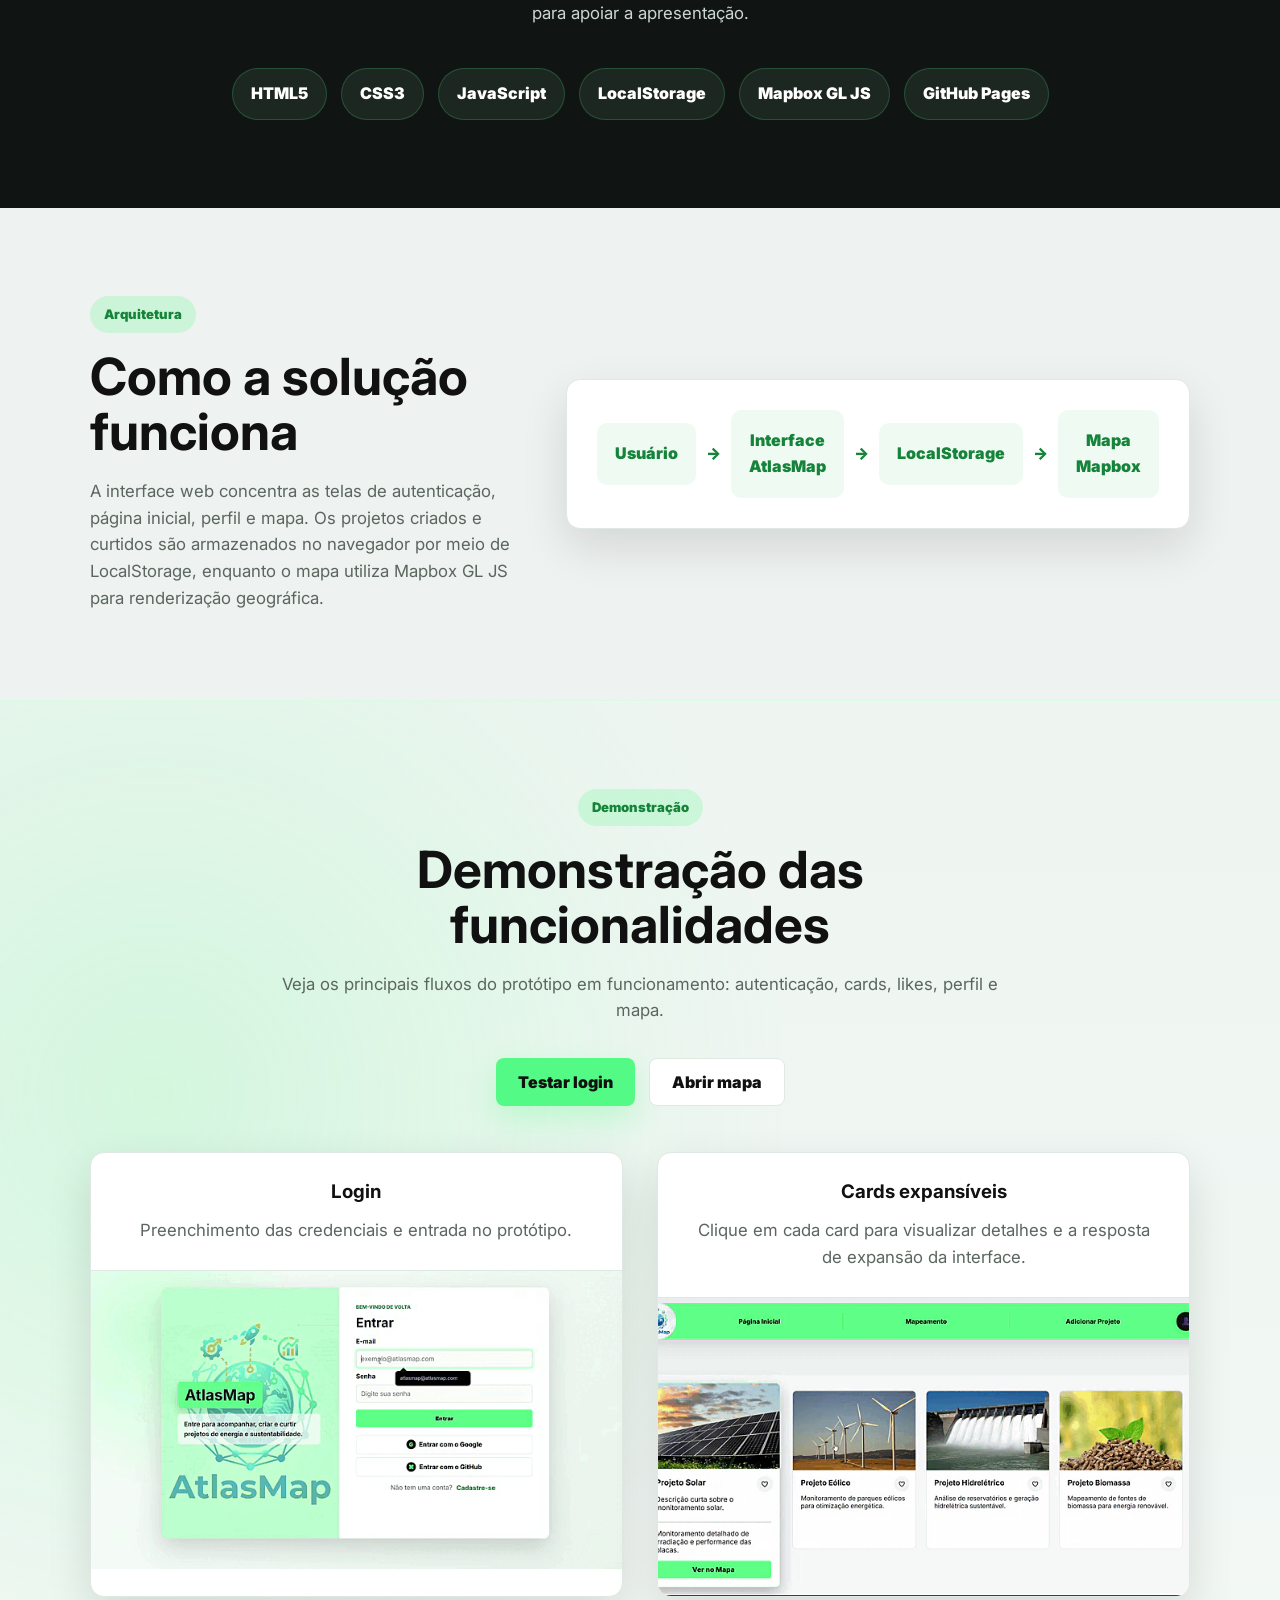
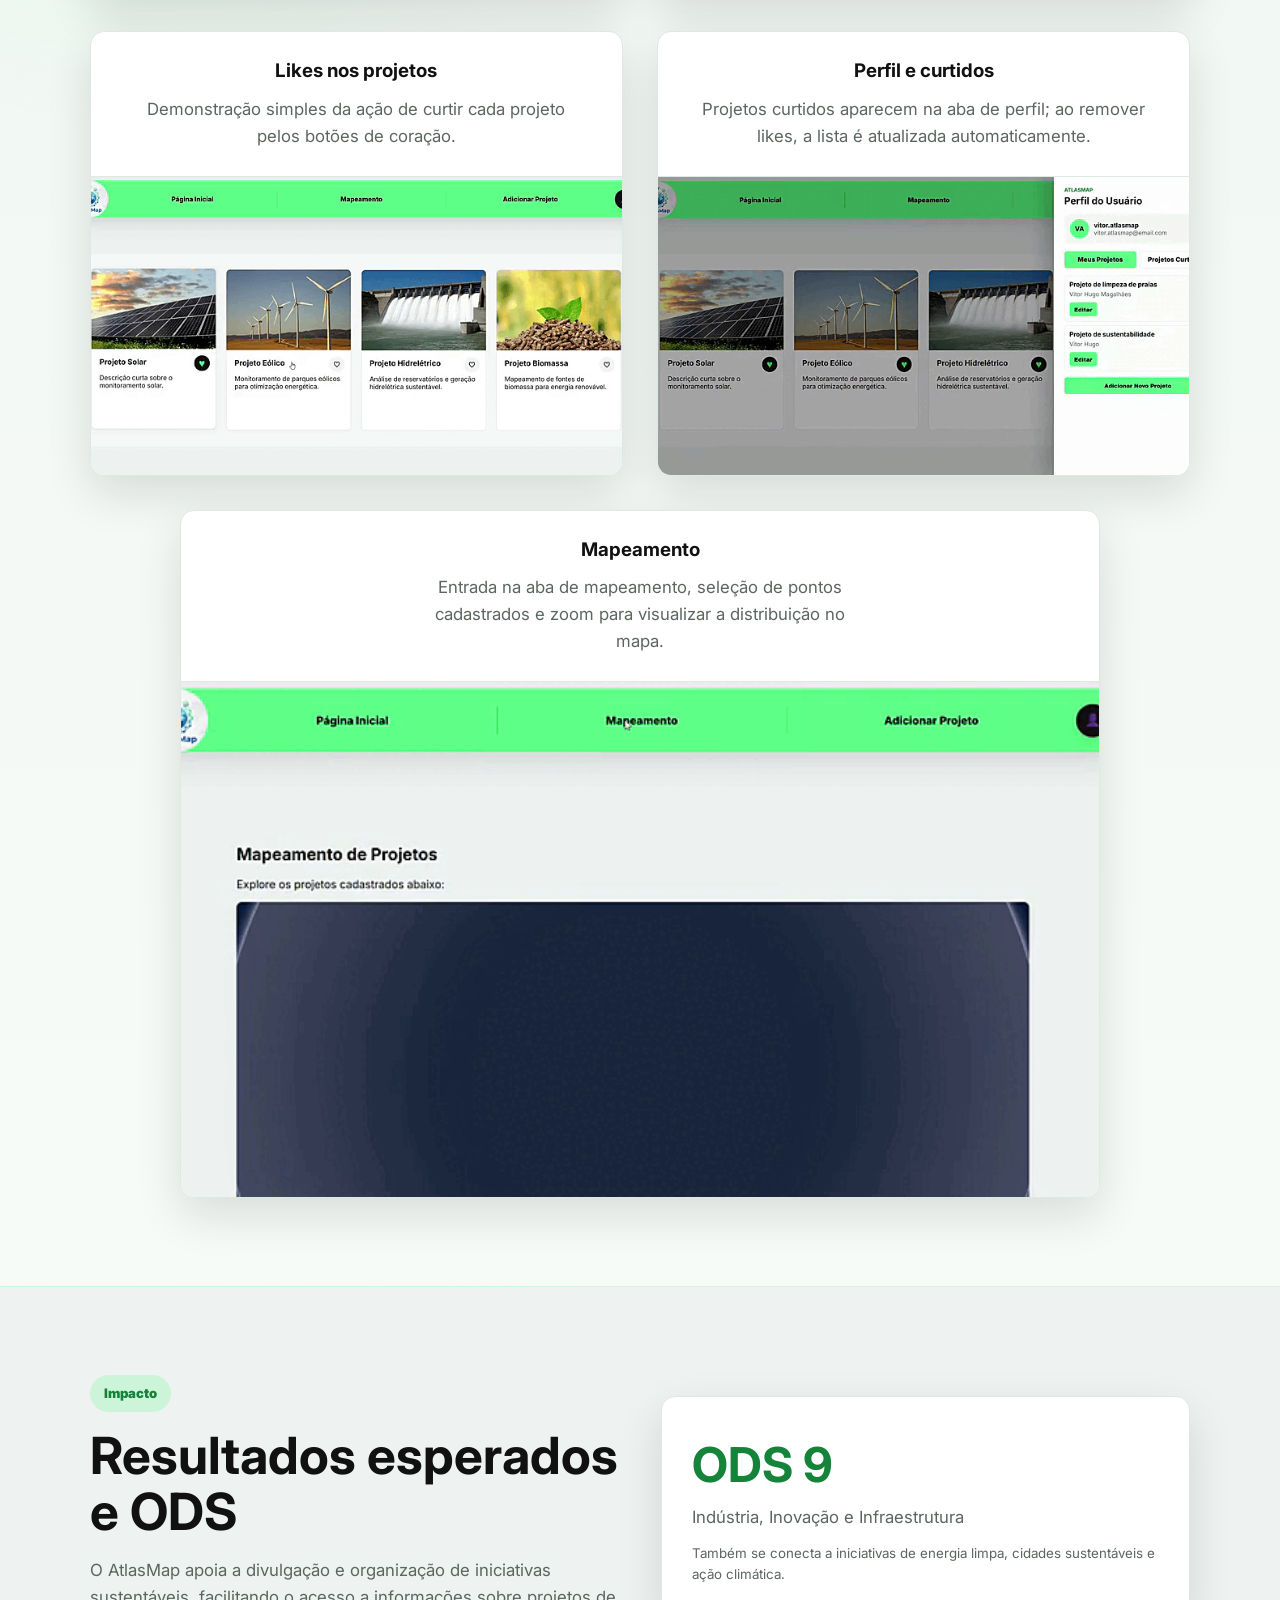
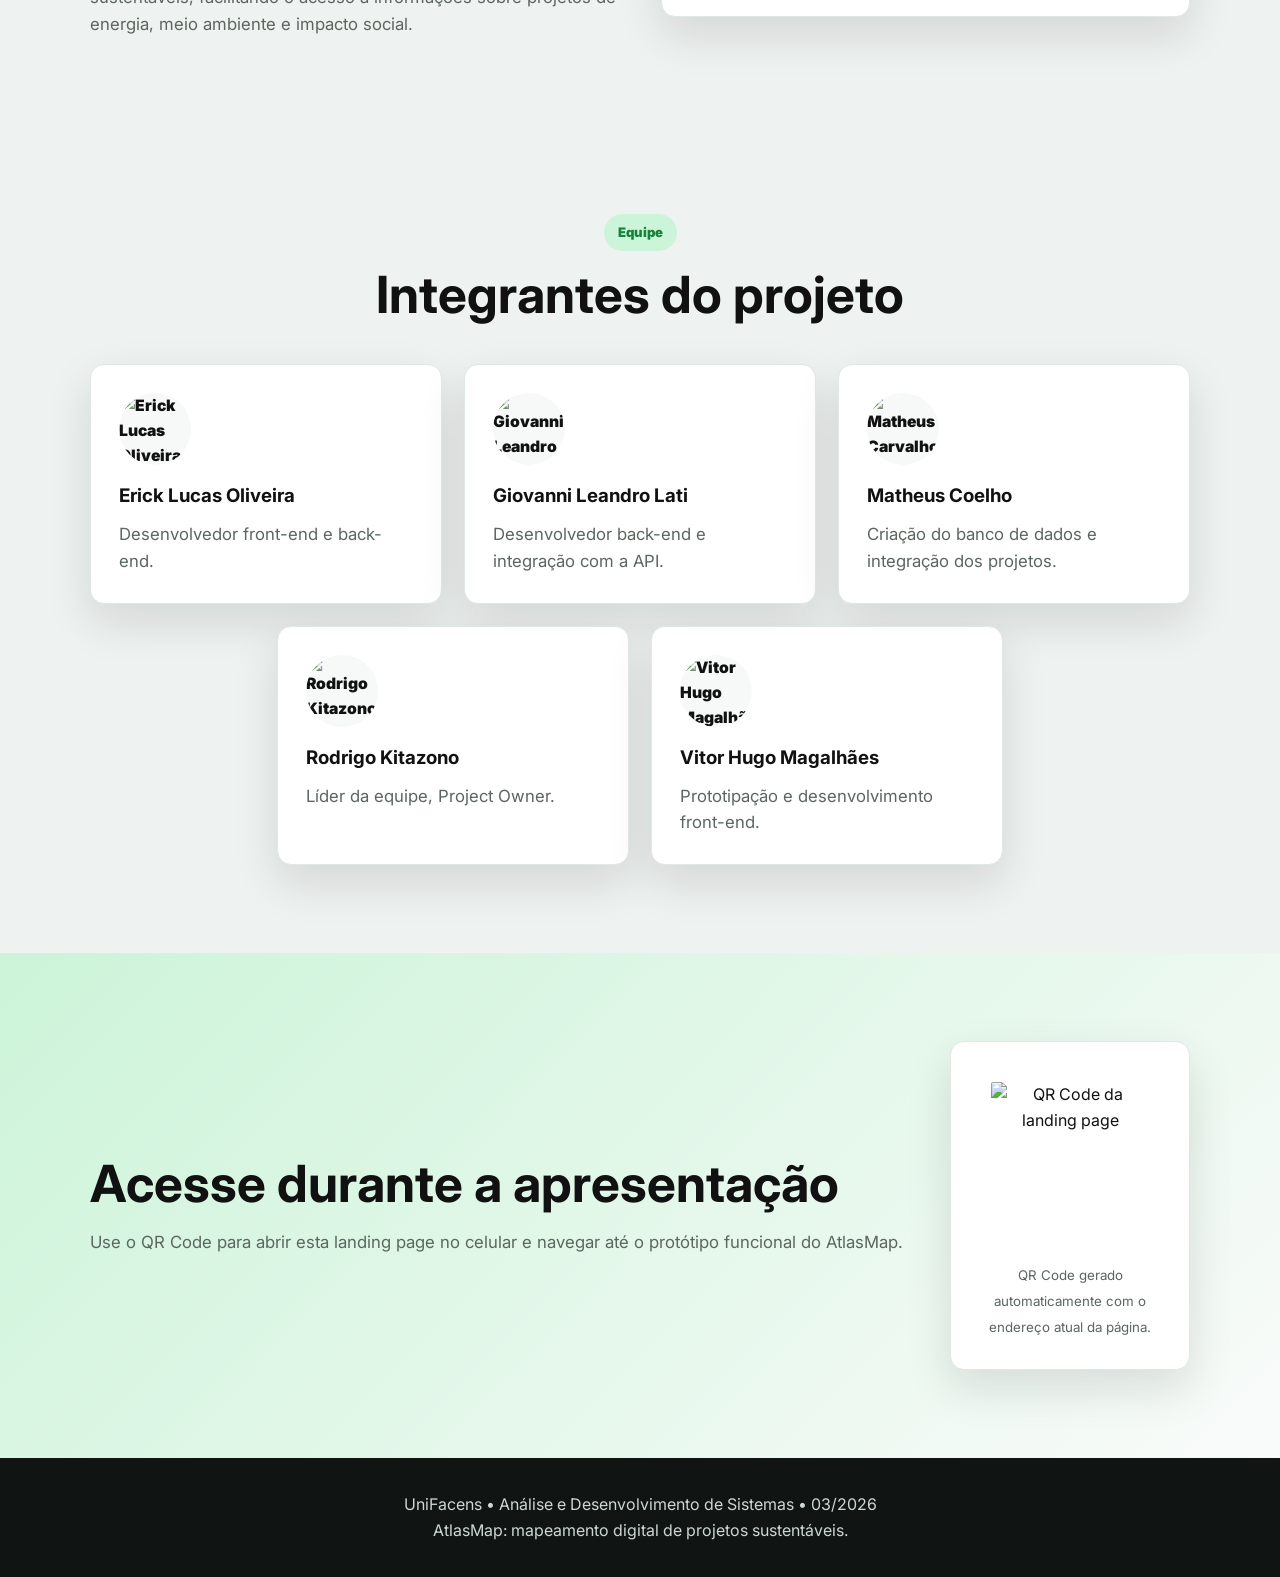
==== commit c01e4abd: "Add files via upload" ====
--- a/index.html
+++ b/index.html
@@ -243,27 +243,27 @@
       </div>
       <div class="team-grid">
         <article class="team-card reveal">
-          <img class="avatar" src="assets/imagens/Equipe/Erick.jpeg" alt="Erick Lucas Oliveira" />
+          <img class="avatar" src="assets/imagens/Equipe/Erick.png" alt="Erick Lucas Oliveira" />
           <h3>Erick Lucas Oliveira</h3>
           <p>Desenvolvedor front-end e back-end.</p>
         </article>
         <article class="team-card reveal">
-          <img class="avatar" src="assets/imagens/Equipe/Giovanni.jpeg" alt="Giovanni Leandro Lati" />
+          <img class="avatar" src="assets/imagens/Equipe/Giovanni.png" alt="Giovanni Leandro Lati" />
           <h3>Giovanni Leandro Lati</h3>
           <p>Desenvolvedor back-end e integração com a API.</p>
         </article>
         <article class="team-card reveal">
-          <img class="avatar" src="assets/imagens/Equipe/Matheus.jpeg" alt="Matheus Carvalho" />
+          <img class="avatar" src="assets/imagens/Equipe/Matheus.png" alt="Matheus Carvalho" />
           <h3>Matheus Coelho</h3>
           <p>Criação do banco de dados e integração dos projetos.</p>
         </article>
         <article class="team-card reveal">
-          <img class="avatar" src="assets/imagens/Equipe/Rodrigo.jpeg" alt="Rodrigo Kitazono" />
+          <img class="avatar" src="assets/imagens/Equipe/Rodrigo.png" alt="Rodrigo Kitazono" />
           <h3>Rodrigo Kitazono</h3>
           <p>Líder da equipe, Project Owner.</p>
         </article>
         <article class="team-card reveal">
-          <img class="avatar" src="assets/imagens/Equipe/Vitor.jpeg" alt="Vitor Hugo Magalhães" />
+          <img class="avatar" src="assets/imagens/Equipe/Vitor.png" alt="Vitor Hugo Magalhães" />
           <h3>Vitor Hugo Magalhães</h3>
           <p>Prototipação e desenvolvimento front-end.</p>
         </article>
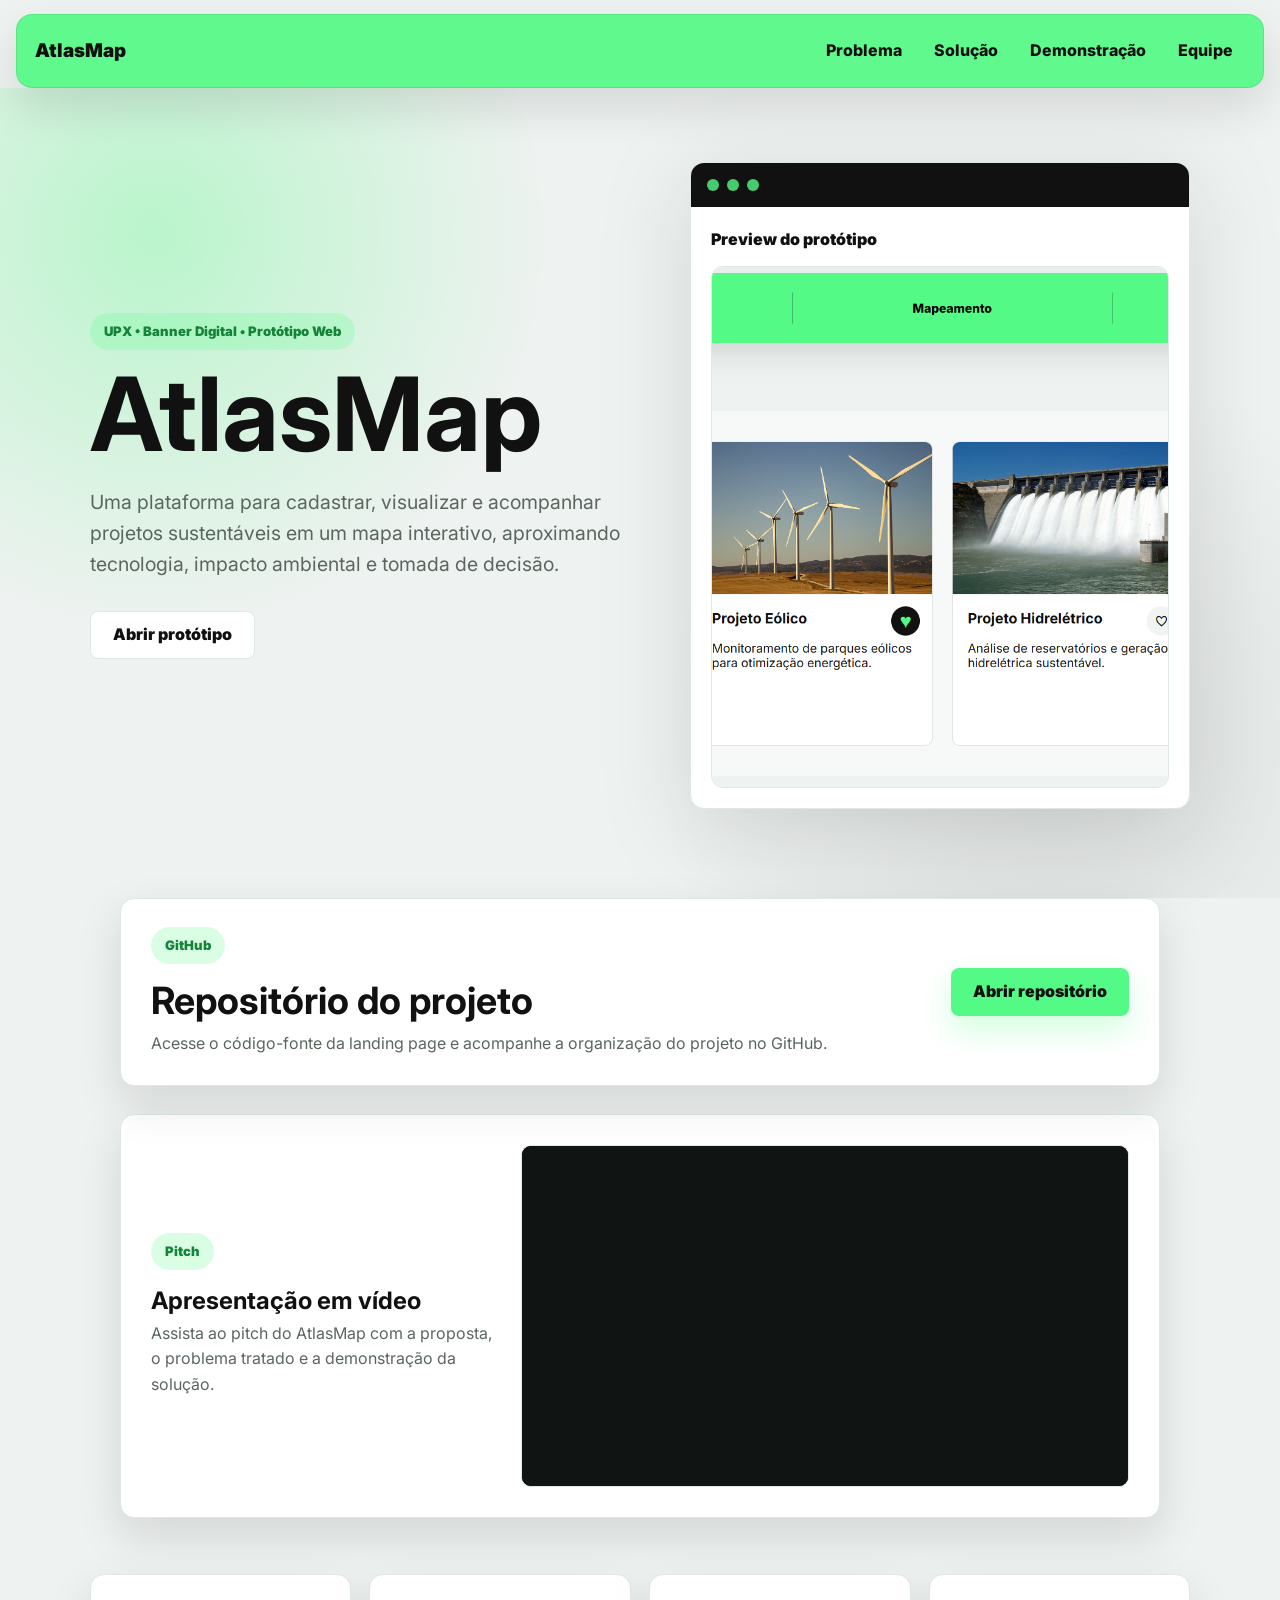
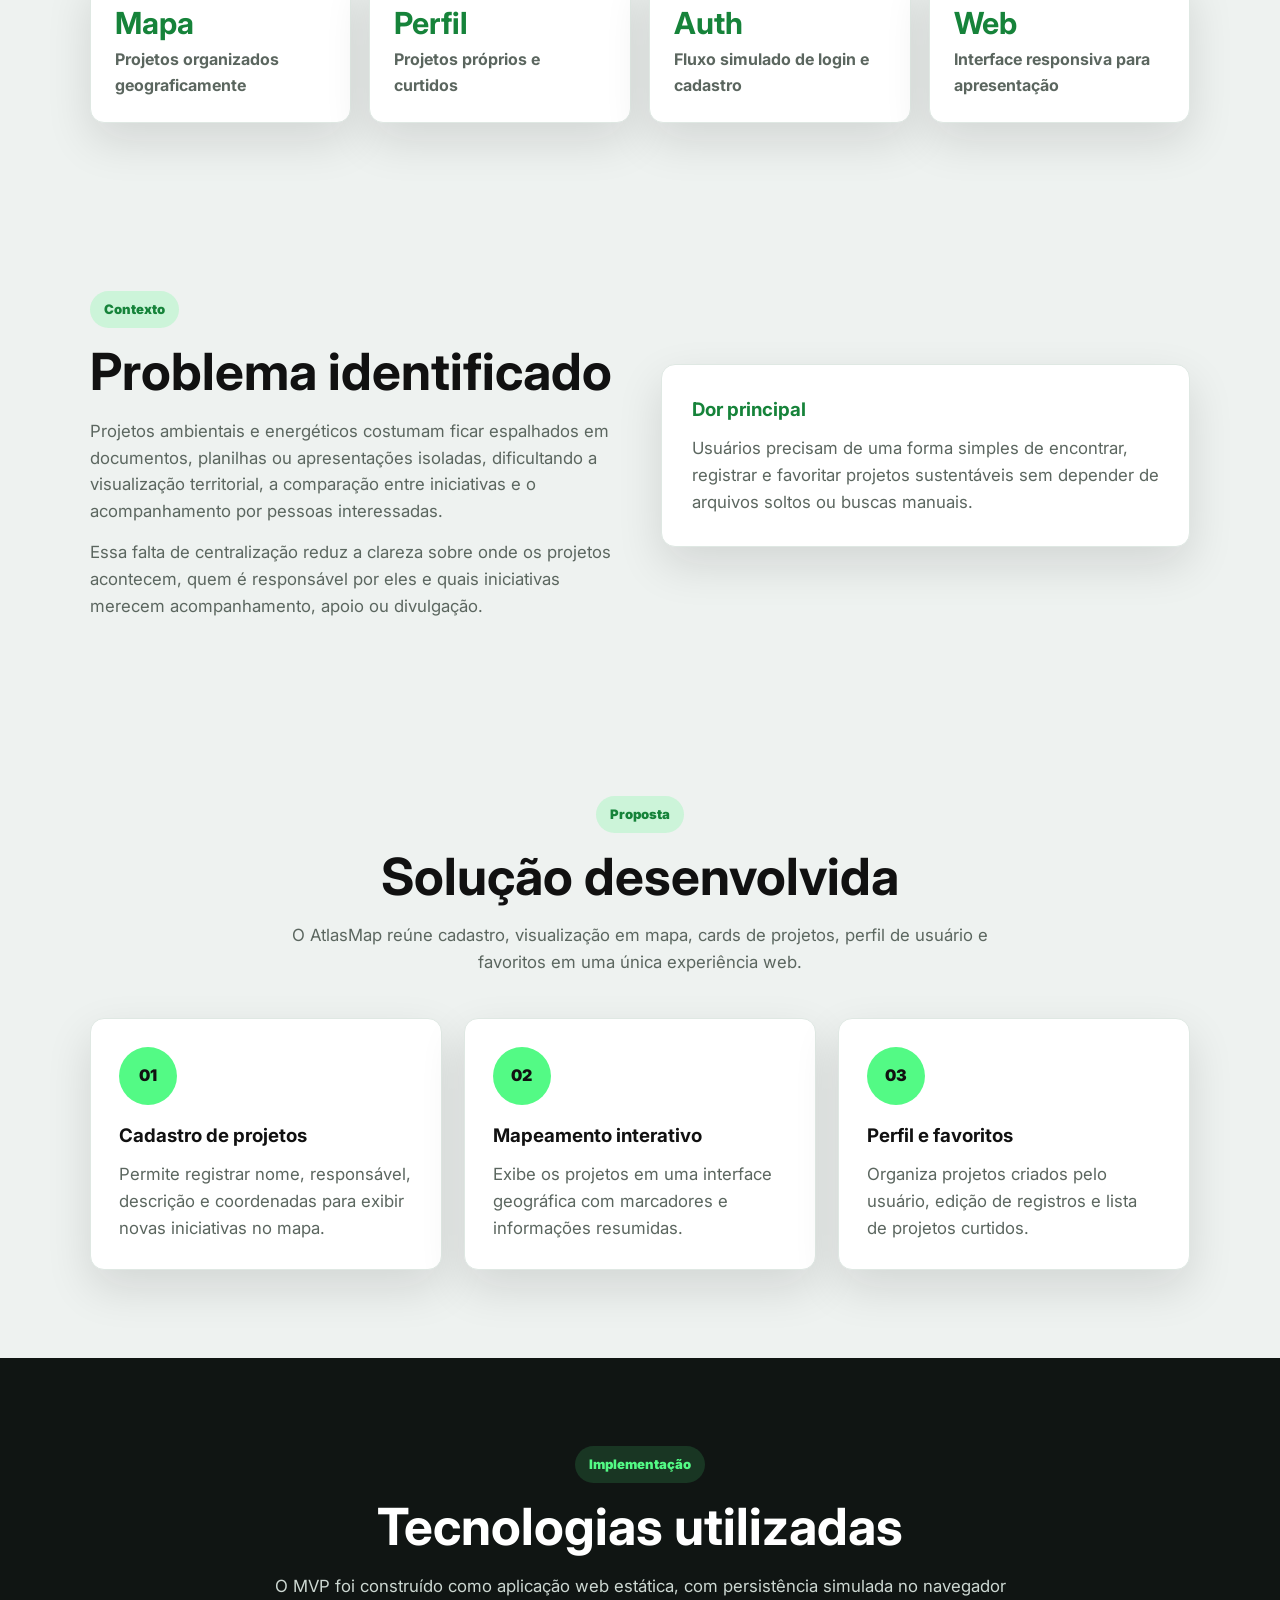
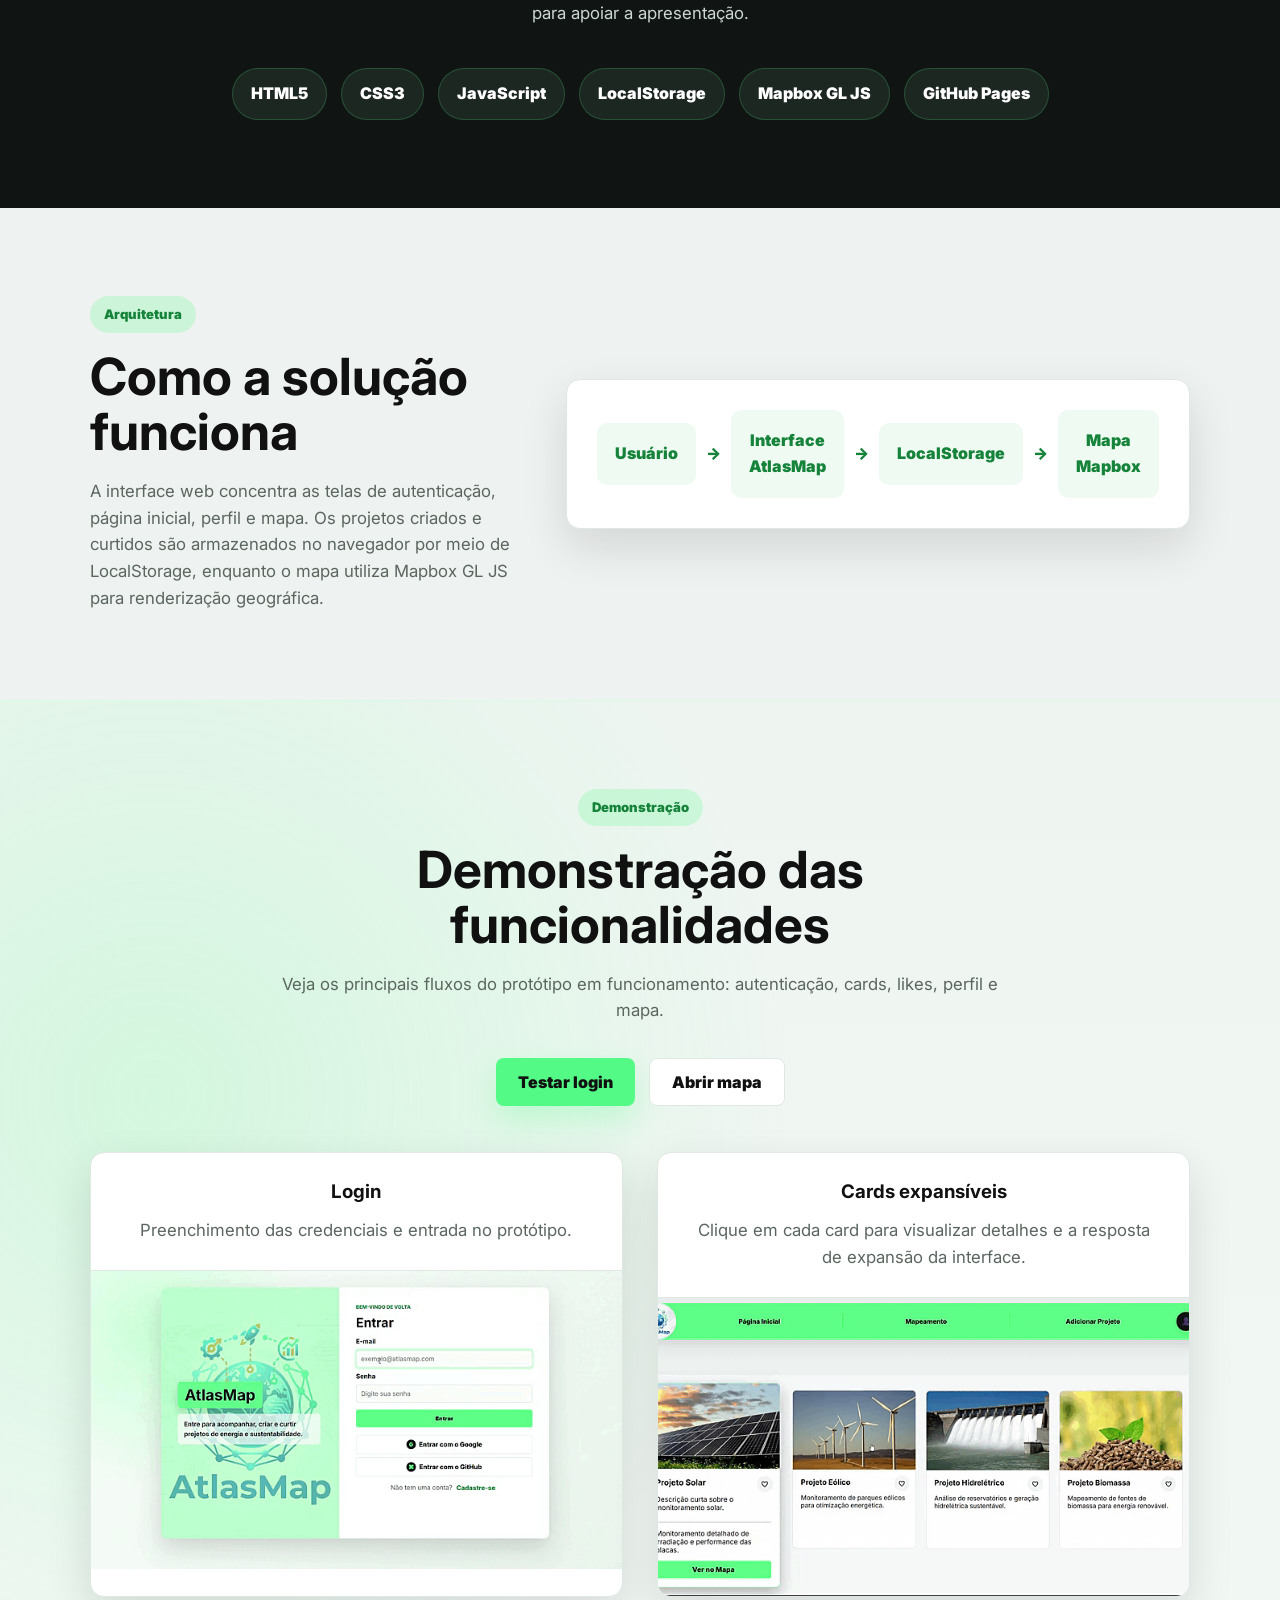
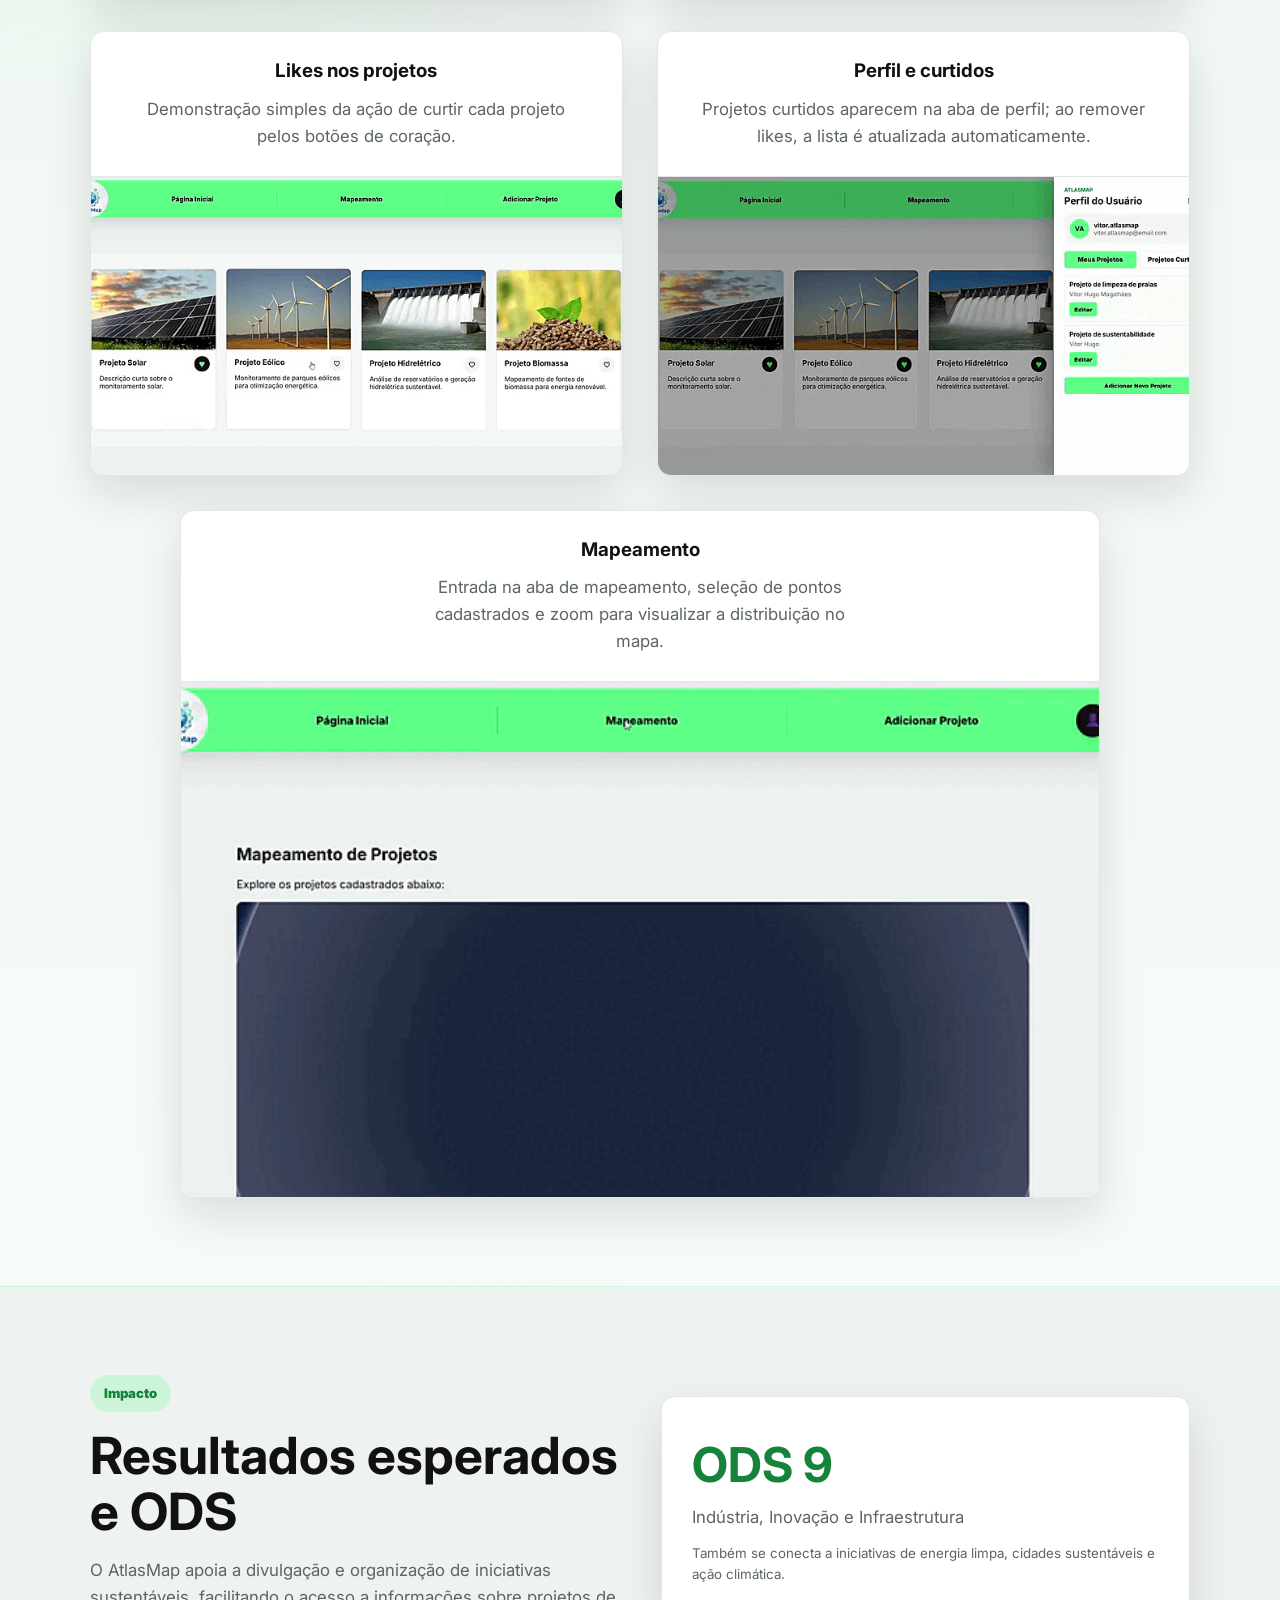
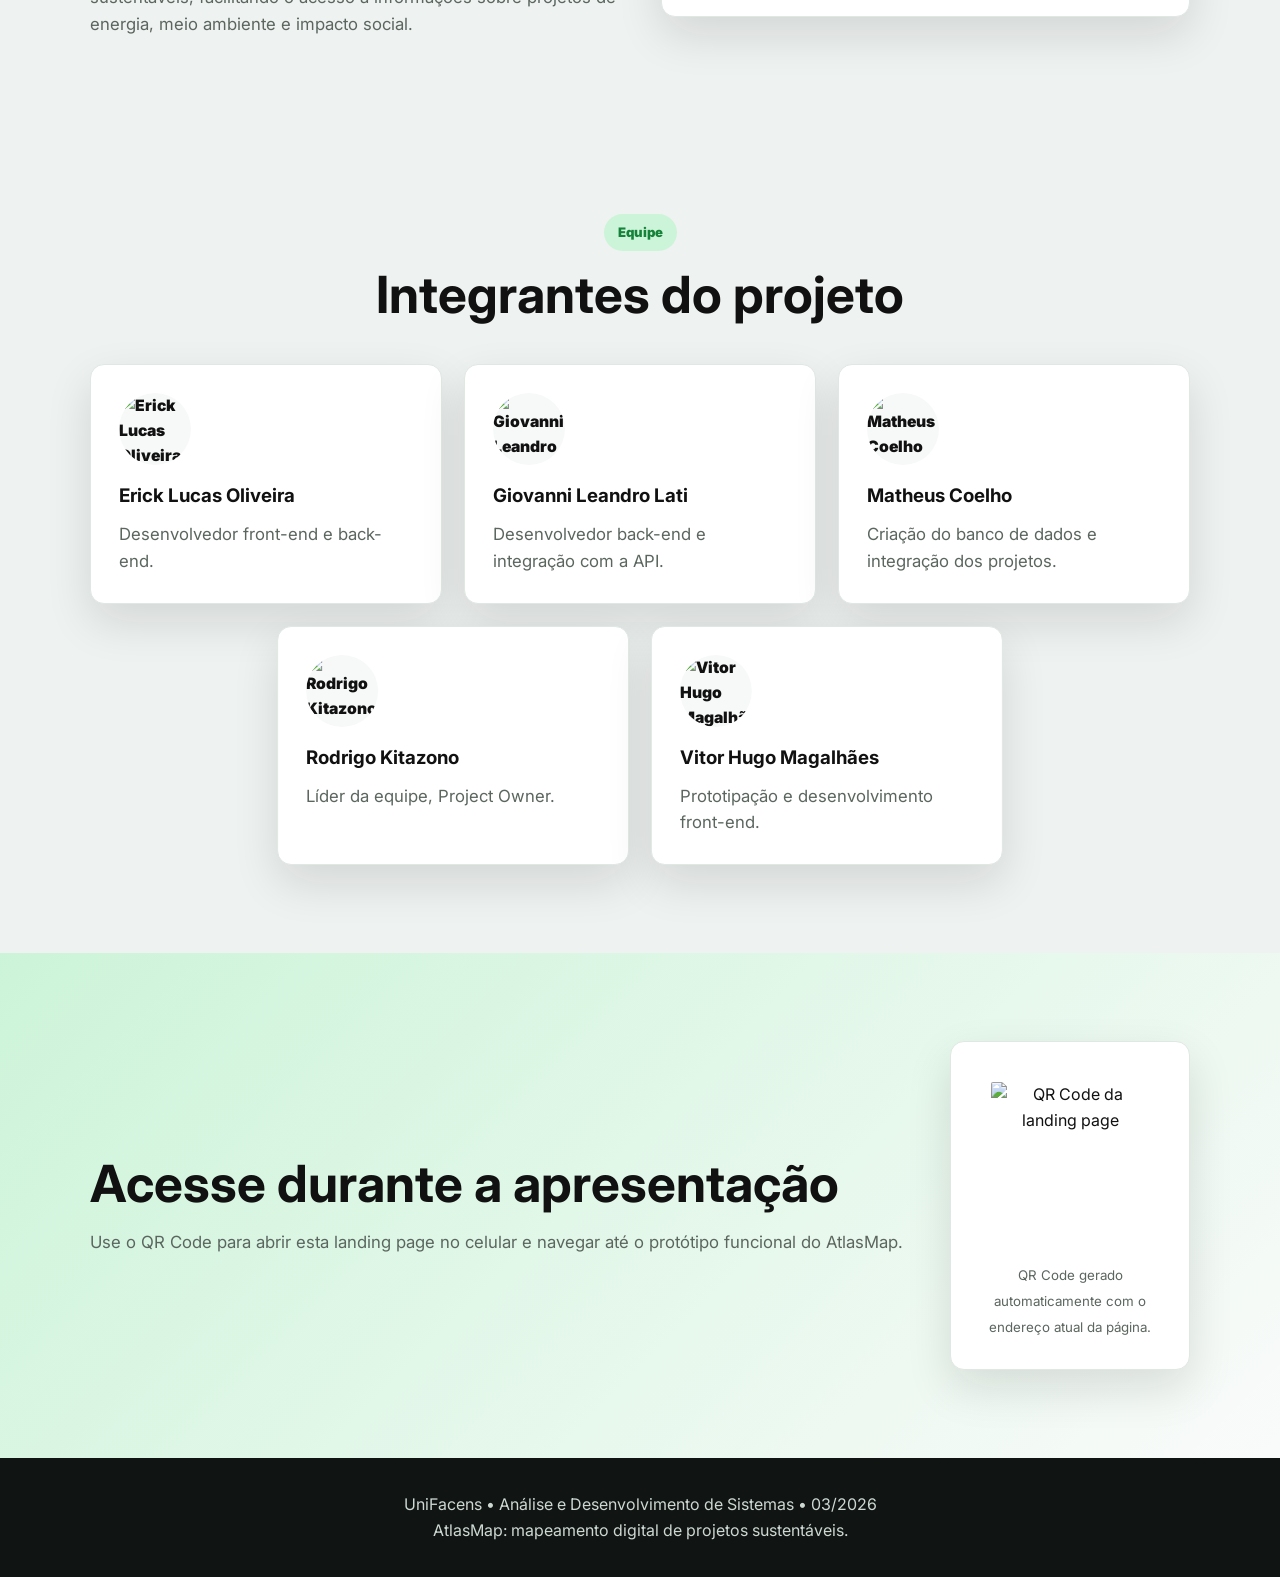
==== commit 1caaaef4: "Update index.html" ====
--- a/index.html
+++ b/index.html
@@ -253,7 +253,7 @@
           <p>Desenvolvedor back-end e integração com a API.</p>
         </article>
         <article class="team-card reveal">
-          <img class="avatar" src="assets/imagens/Equipe/Matheus.png" alt="Matheus Carvalho" />
+          <img class="avatar" src="assets/imagens/Equipe/Matheus.png" alt="Matheus Coelho" />
           <h3>Matheus Coelho</h3>
           <p>Criação do banco de dados e integração dos projetos.</p>
         </article>
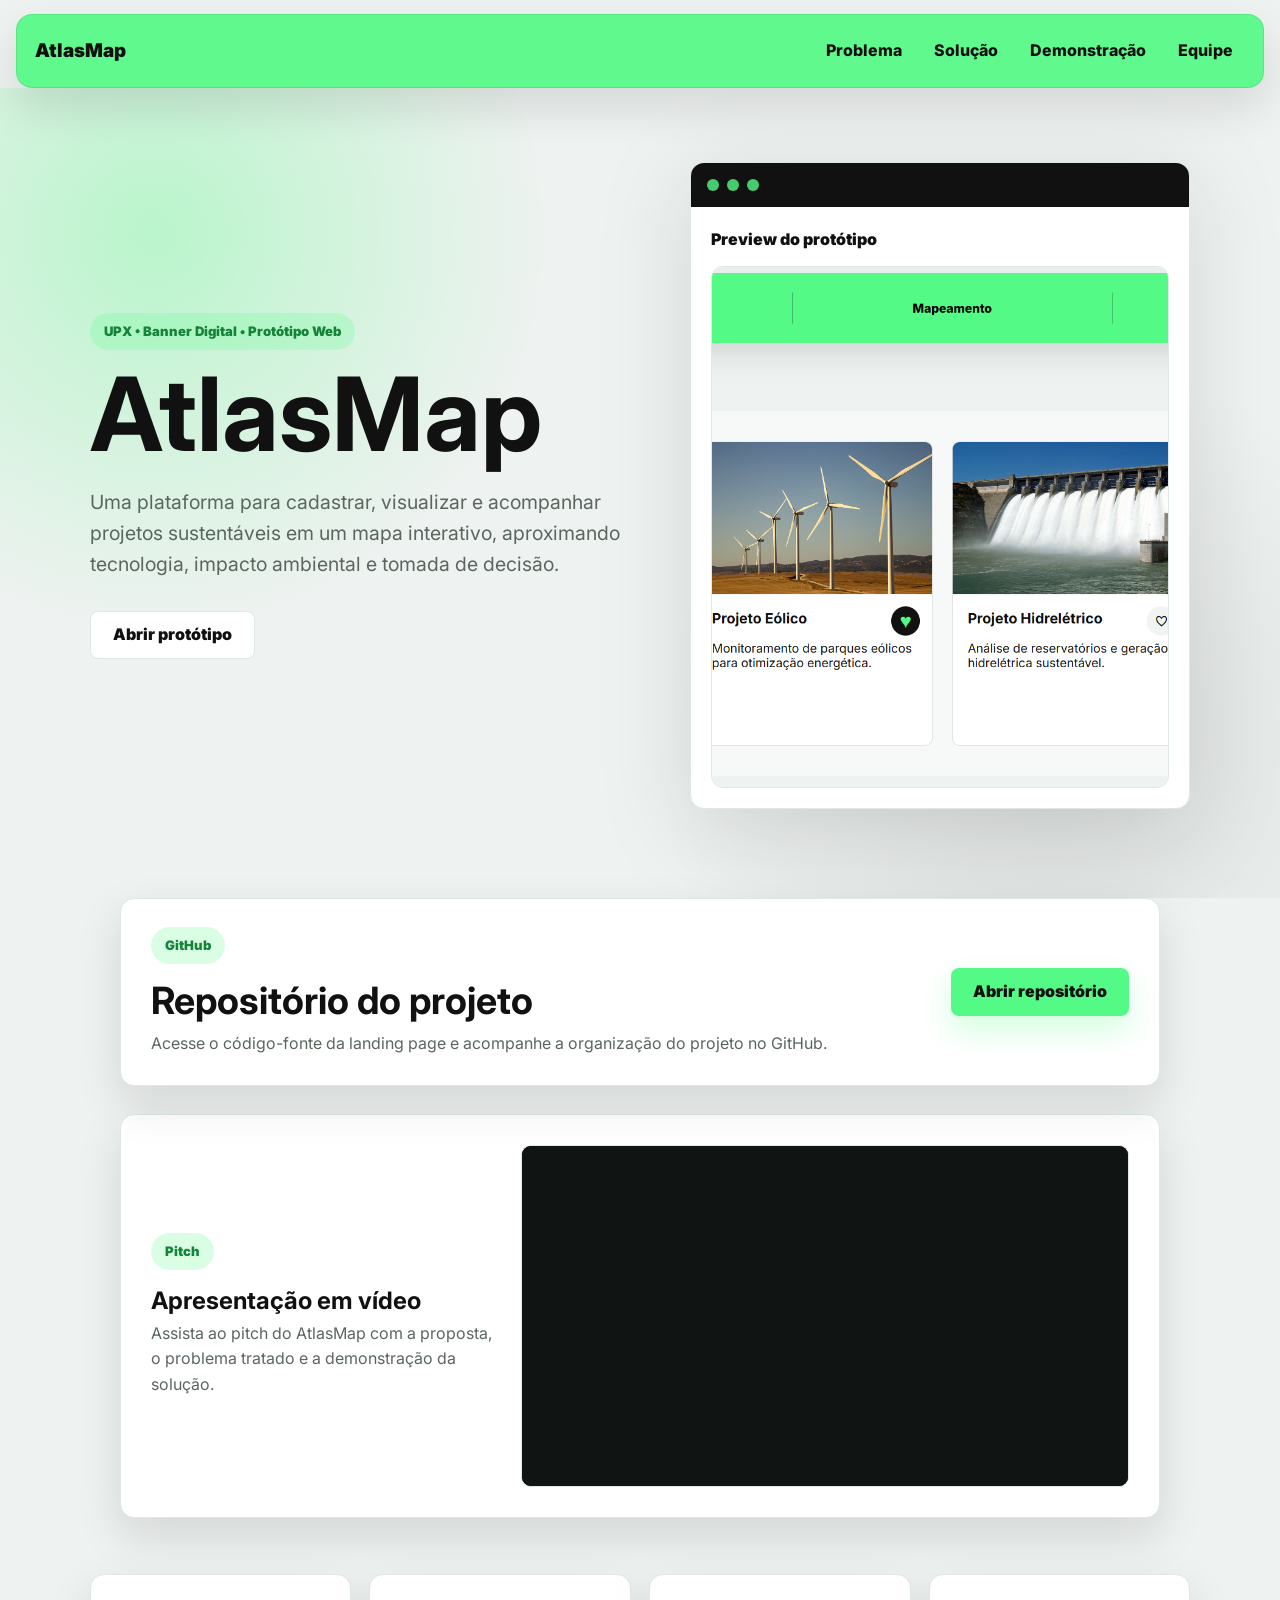
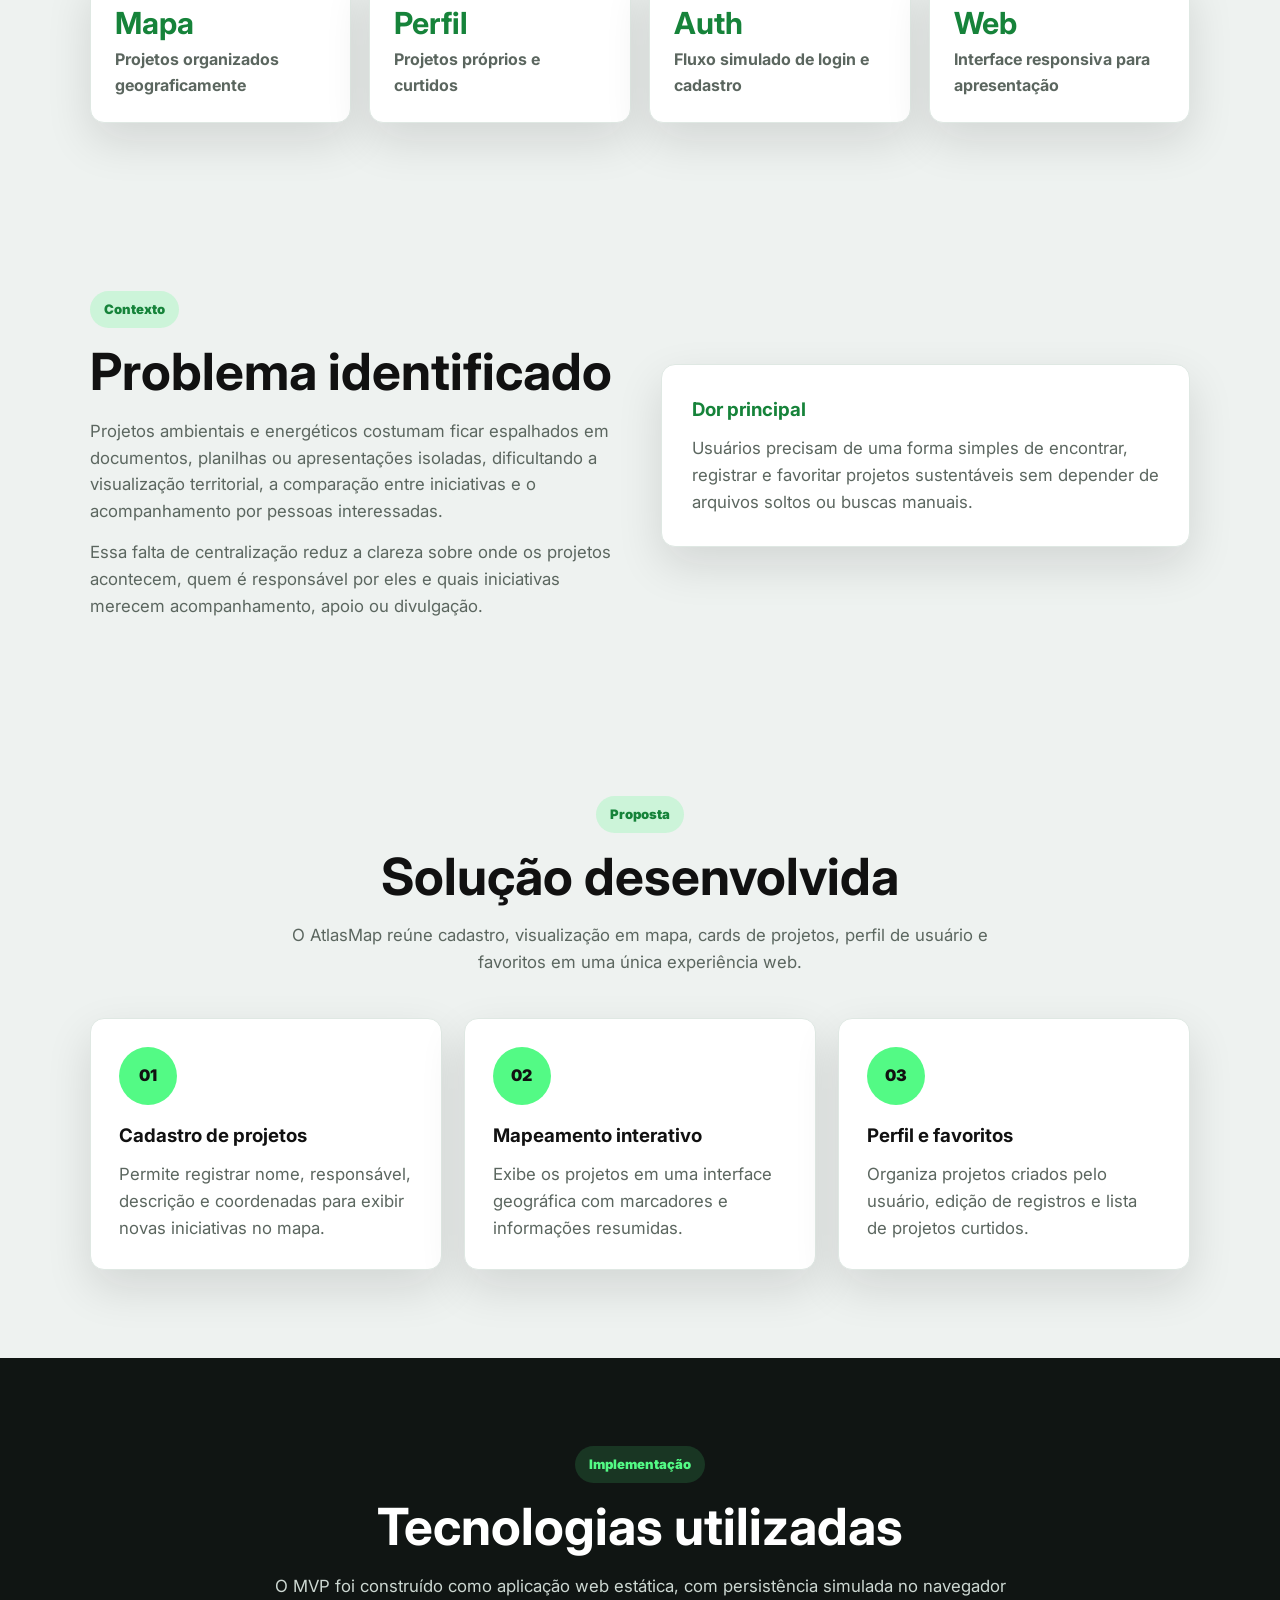
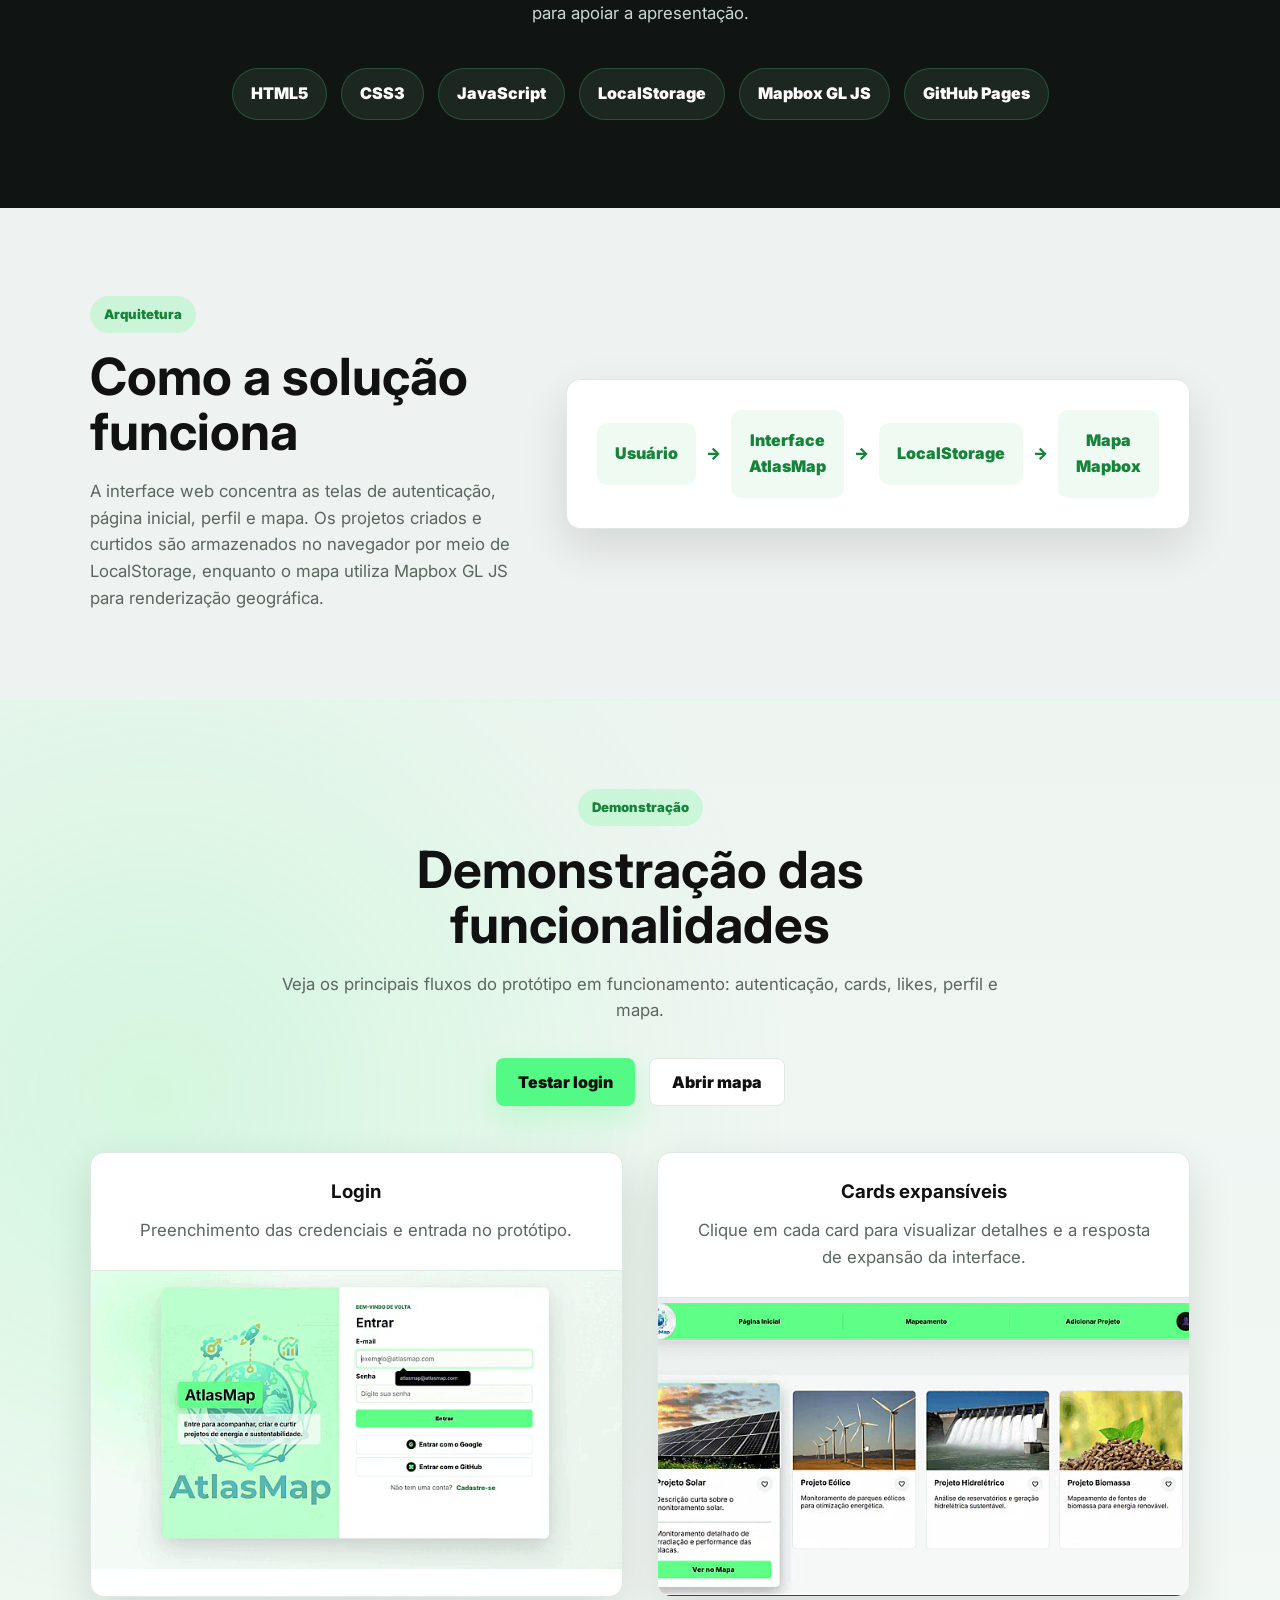
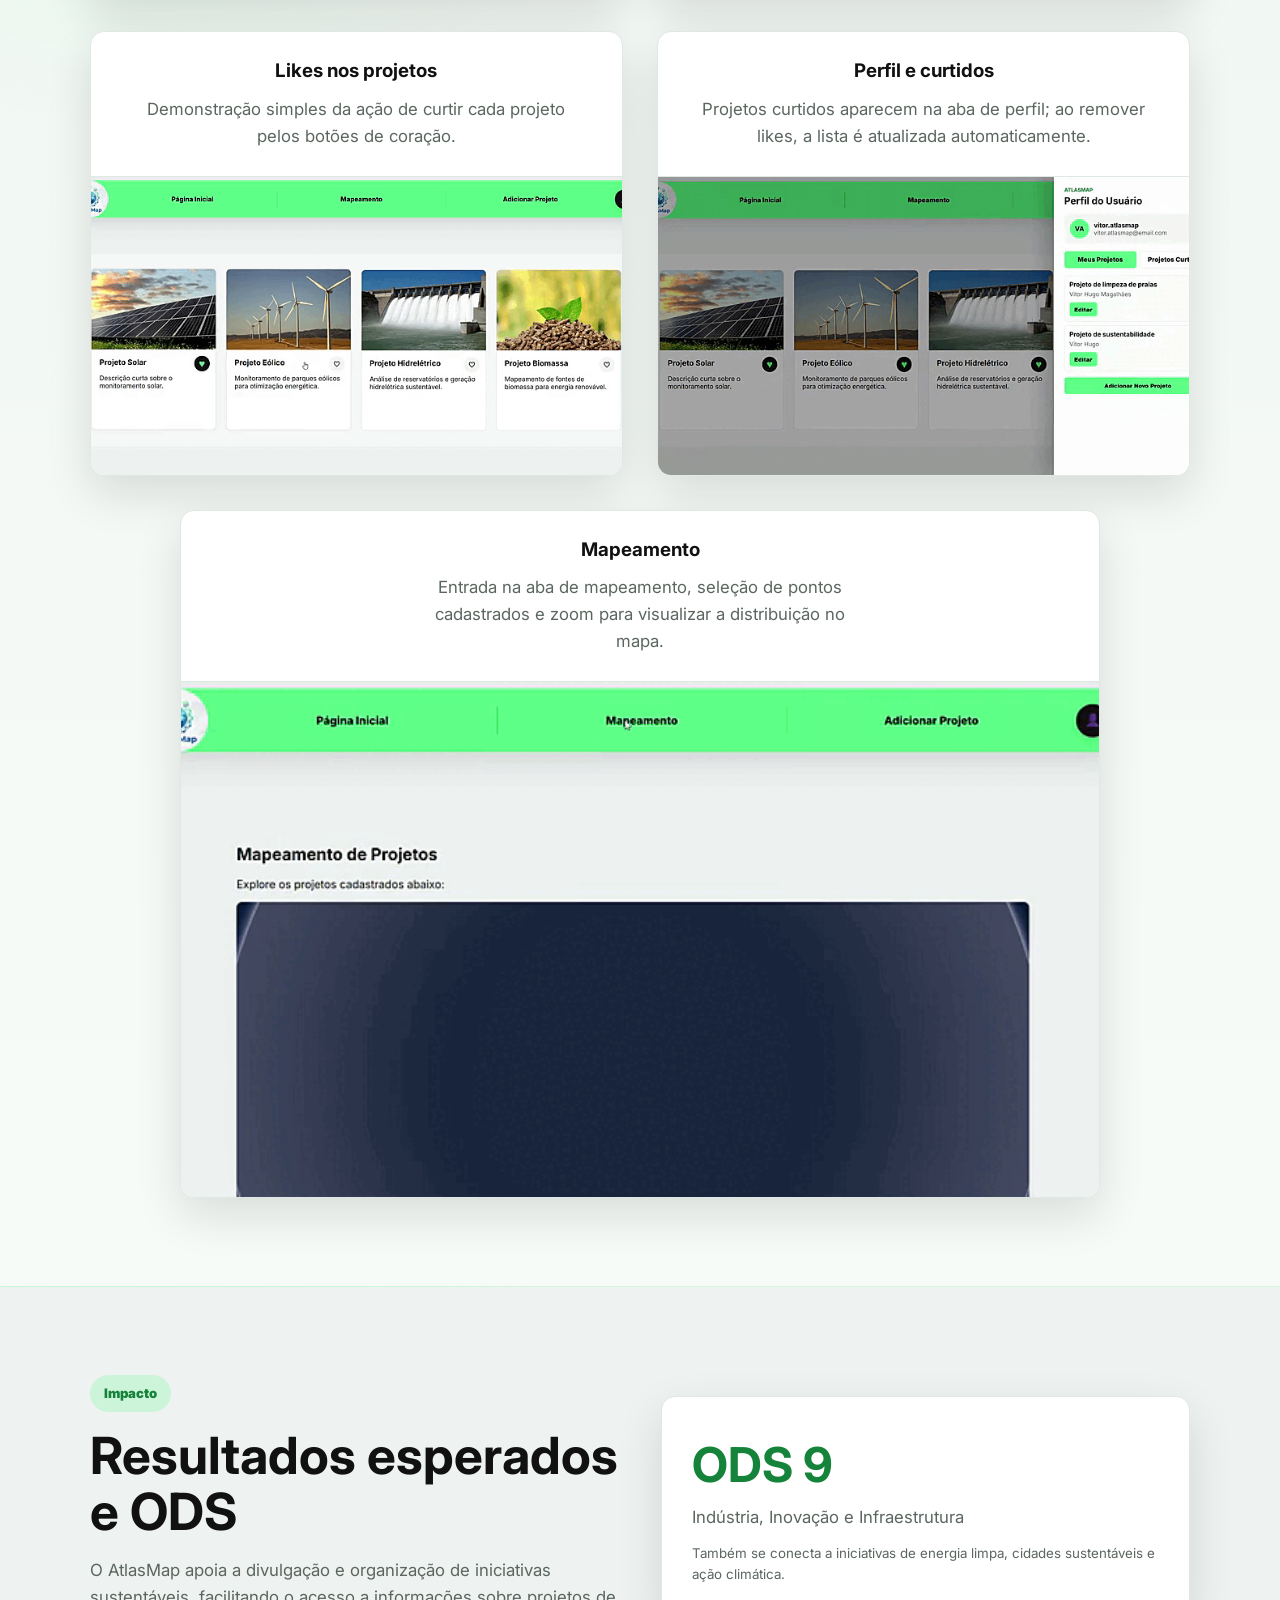
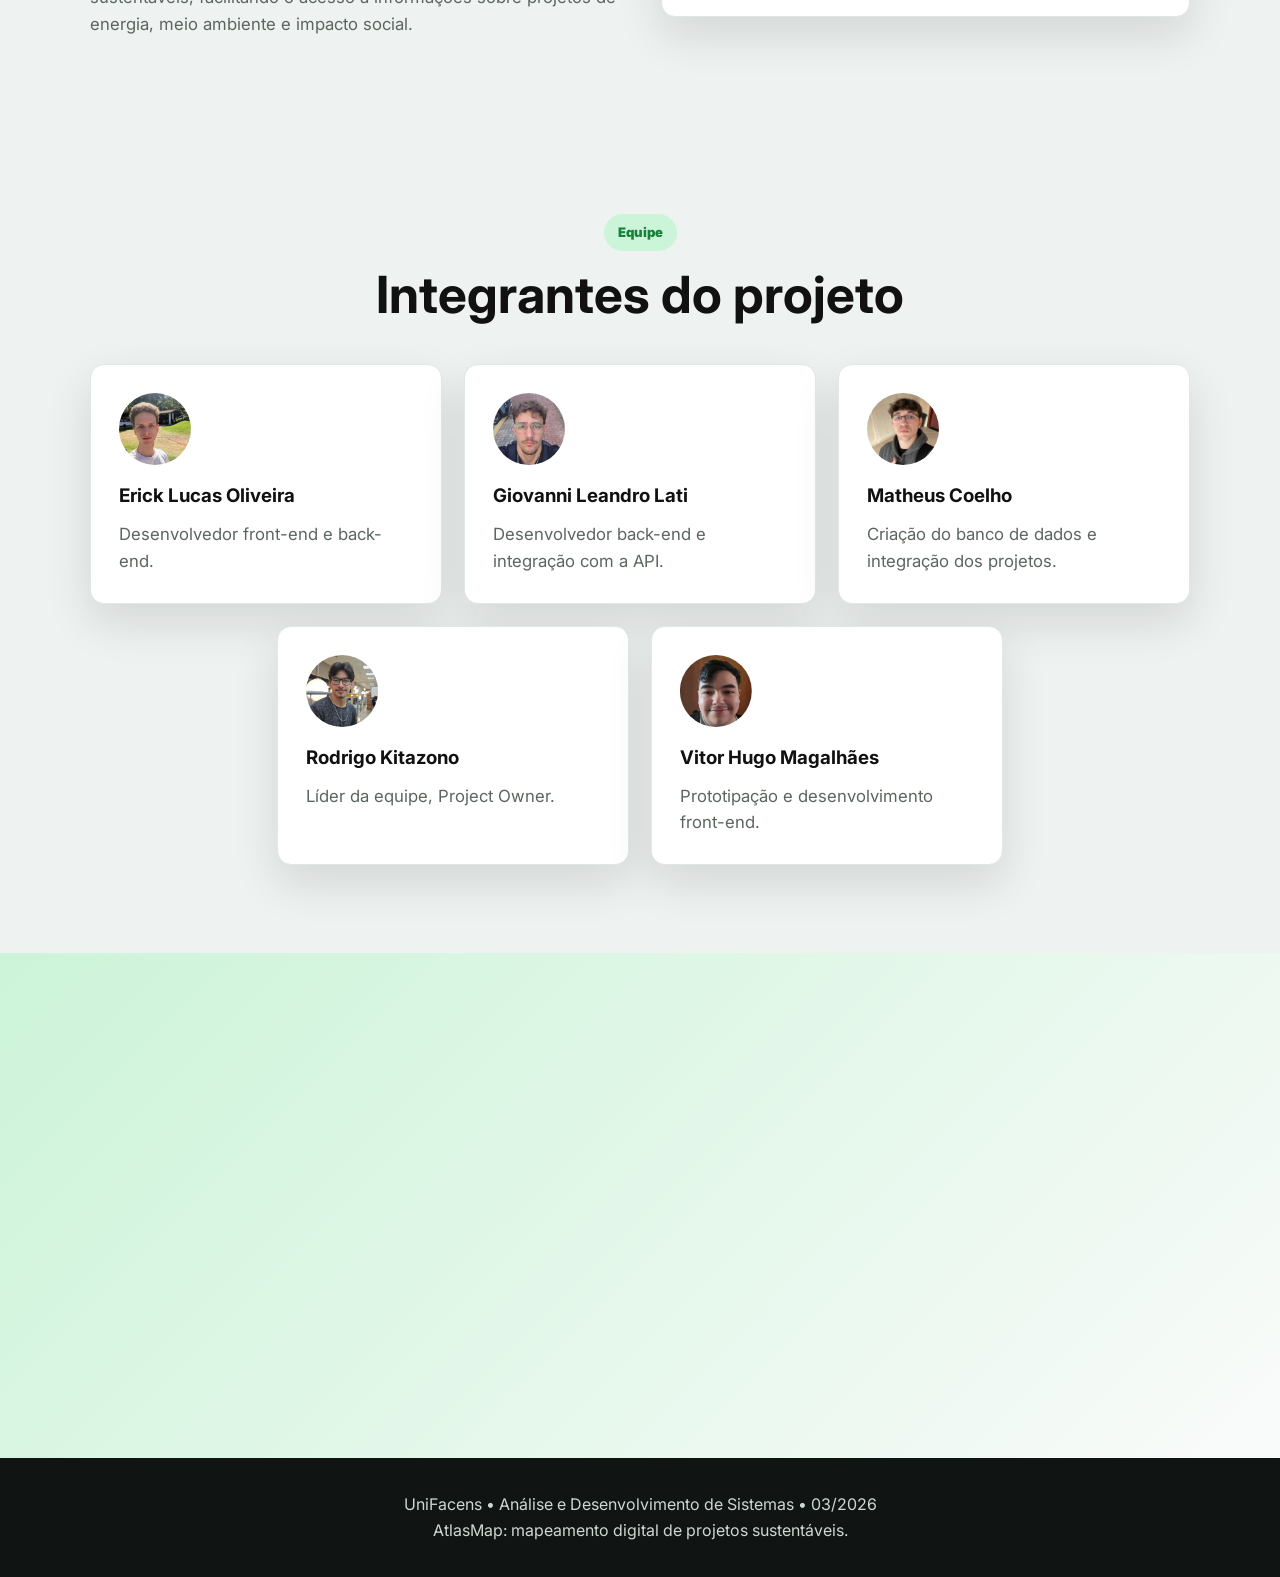
==== commit f8310ac5: "Fix image paths for team member avatars" ====
--- a/index.html
+++ b/index.html
@@ -243,27 +243,27 @@
       </div>
       <div class="team-grid">
         <article class="team-card reveal">
-          <img class="avatar" src="assets/imagens/Equipe/Erick.png" alt="Erick Lucas Oliveira" />
+          <img class="avatar" src="assets/imagens/equipe/Erick.png" alt="Erick Lucas Oliveira" />
           <h3>Erick Lucas Oliveira</h3>
           <p>Desenvolvedor front-end e back-end.</p>
         </article>
         <article class="team-card reveal">
-          <img class="avatar" src="assets/imagens/Equipe/Giovanni.png" alt="Giovanni Leandro Lati" />
+          <img class="avatar" src="assets/imagens/equipe/Giovanni.png" alt="Giovanni Leandro Lati" />
           <h3>Giovanni Leandro Lati</h3>
           <p>Desenvolvedor back-end e integração com a API.</p>
         </article>
         <article class="team-card reveal">
-          <img class="avatar" src="assets/imagens/Equipe/Matheus.png" alt="Matheus Coelho" />
+          <img class="avatar" src="assets/imagens/equipe/Matheus.png" alt="Matheus Coelho" />
           <h3>Matheus Coelho</h3>
           <p>Criação do banco de dados e integração dos projetos.</p>
         </article>
         <article class="team-card reveal">
-          <img class="avatar" src="assets/imagens/Equipe/Rodrigo.png" alt="Rodrigo Kitazono" />
+          <img class="avatar" src="assets/imagens/equipe/Rodrigo.png" alt="Rodrigo Kitazono" />
           <h3>Rodrigo Kitazono</h3>
           <p>Líder da equipe, Project Owner.</p>
         </article>
         <article class="team-card reveal">
-          <img class="avatar" src="assets/imagens/Equipe/Vitor.png" alt="Vitor Hugo Magalhães" />
+          <img class="avatar" src="assets/imagens/equipe/Vitor.png" alt="Vitor Hugo Magalhães" />
           <h3>Vitor Hugo Magalhães</h3>
           <p>Prototipação e desenvolvimento front-end.</p>
         </article>
